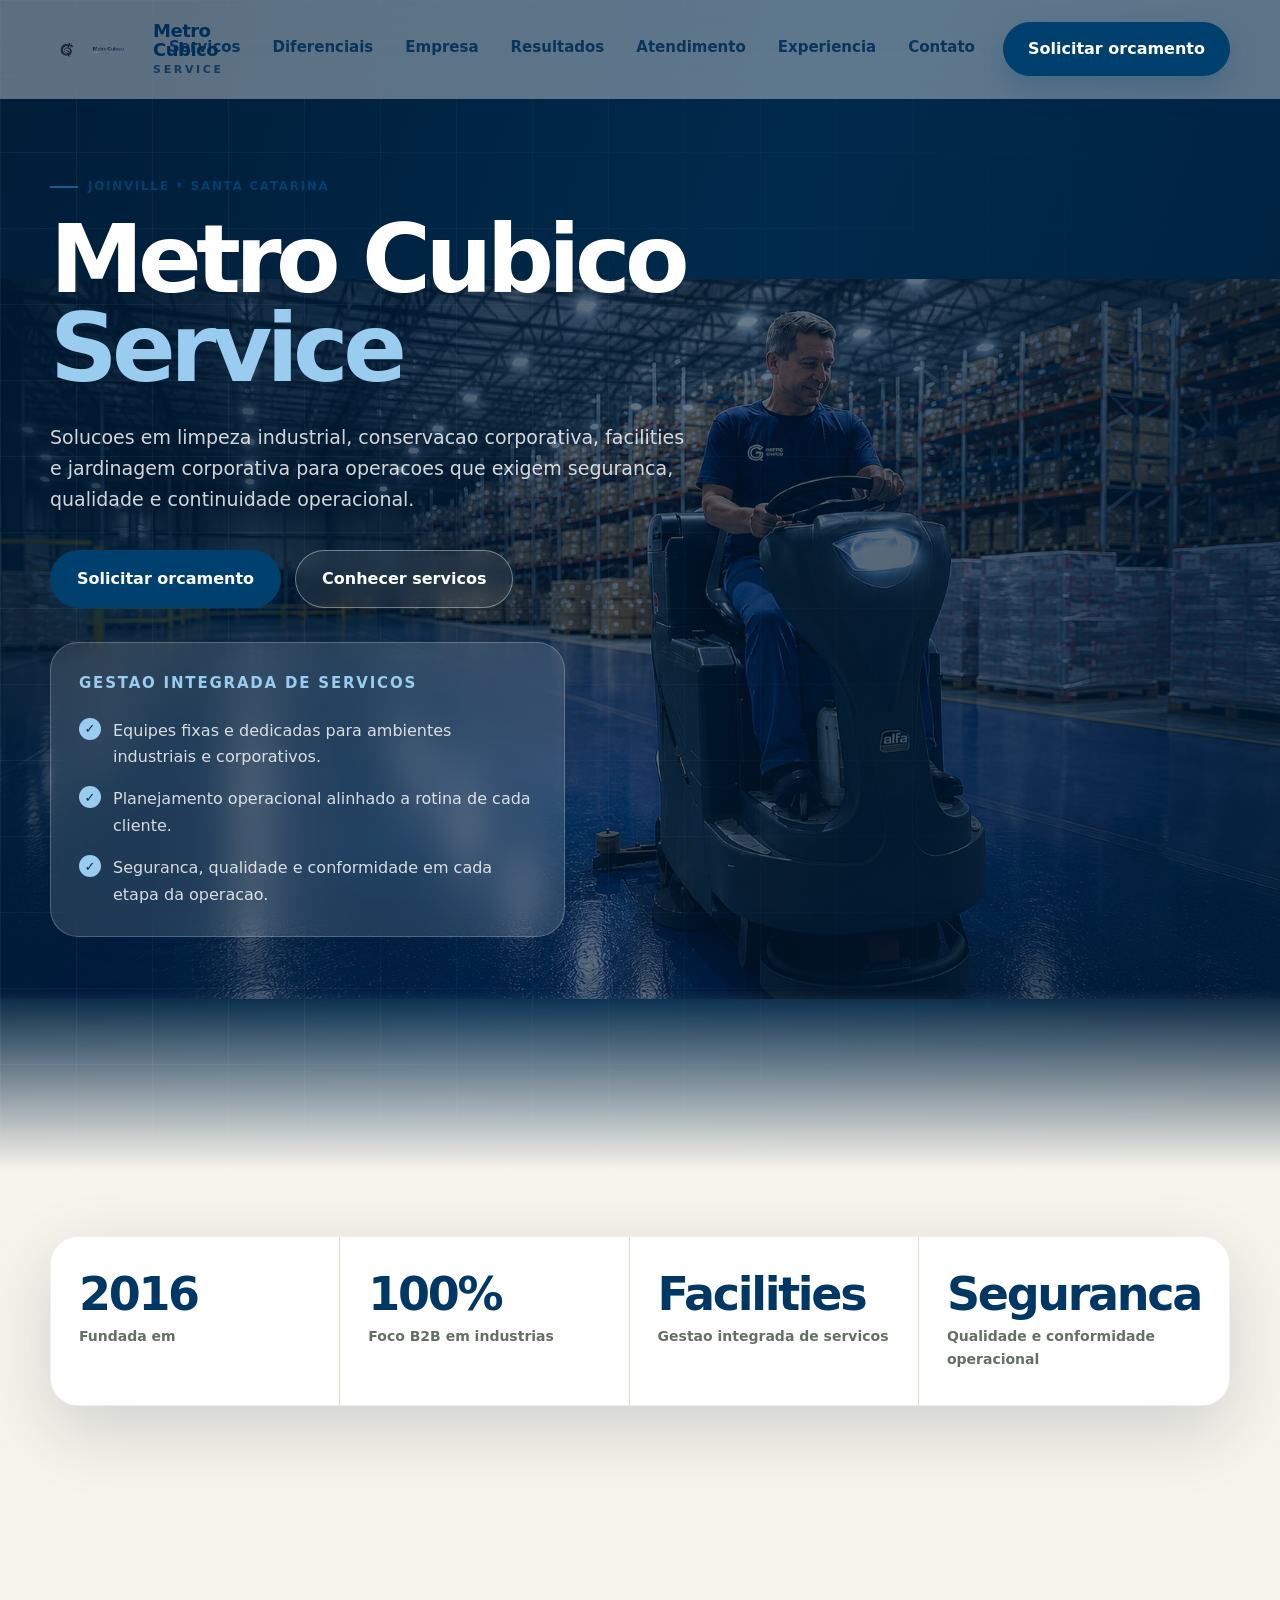
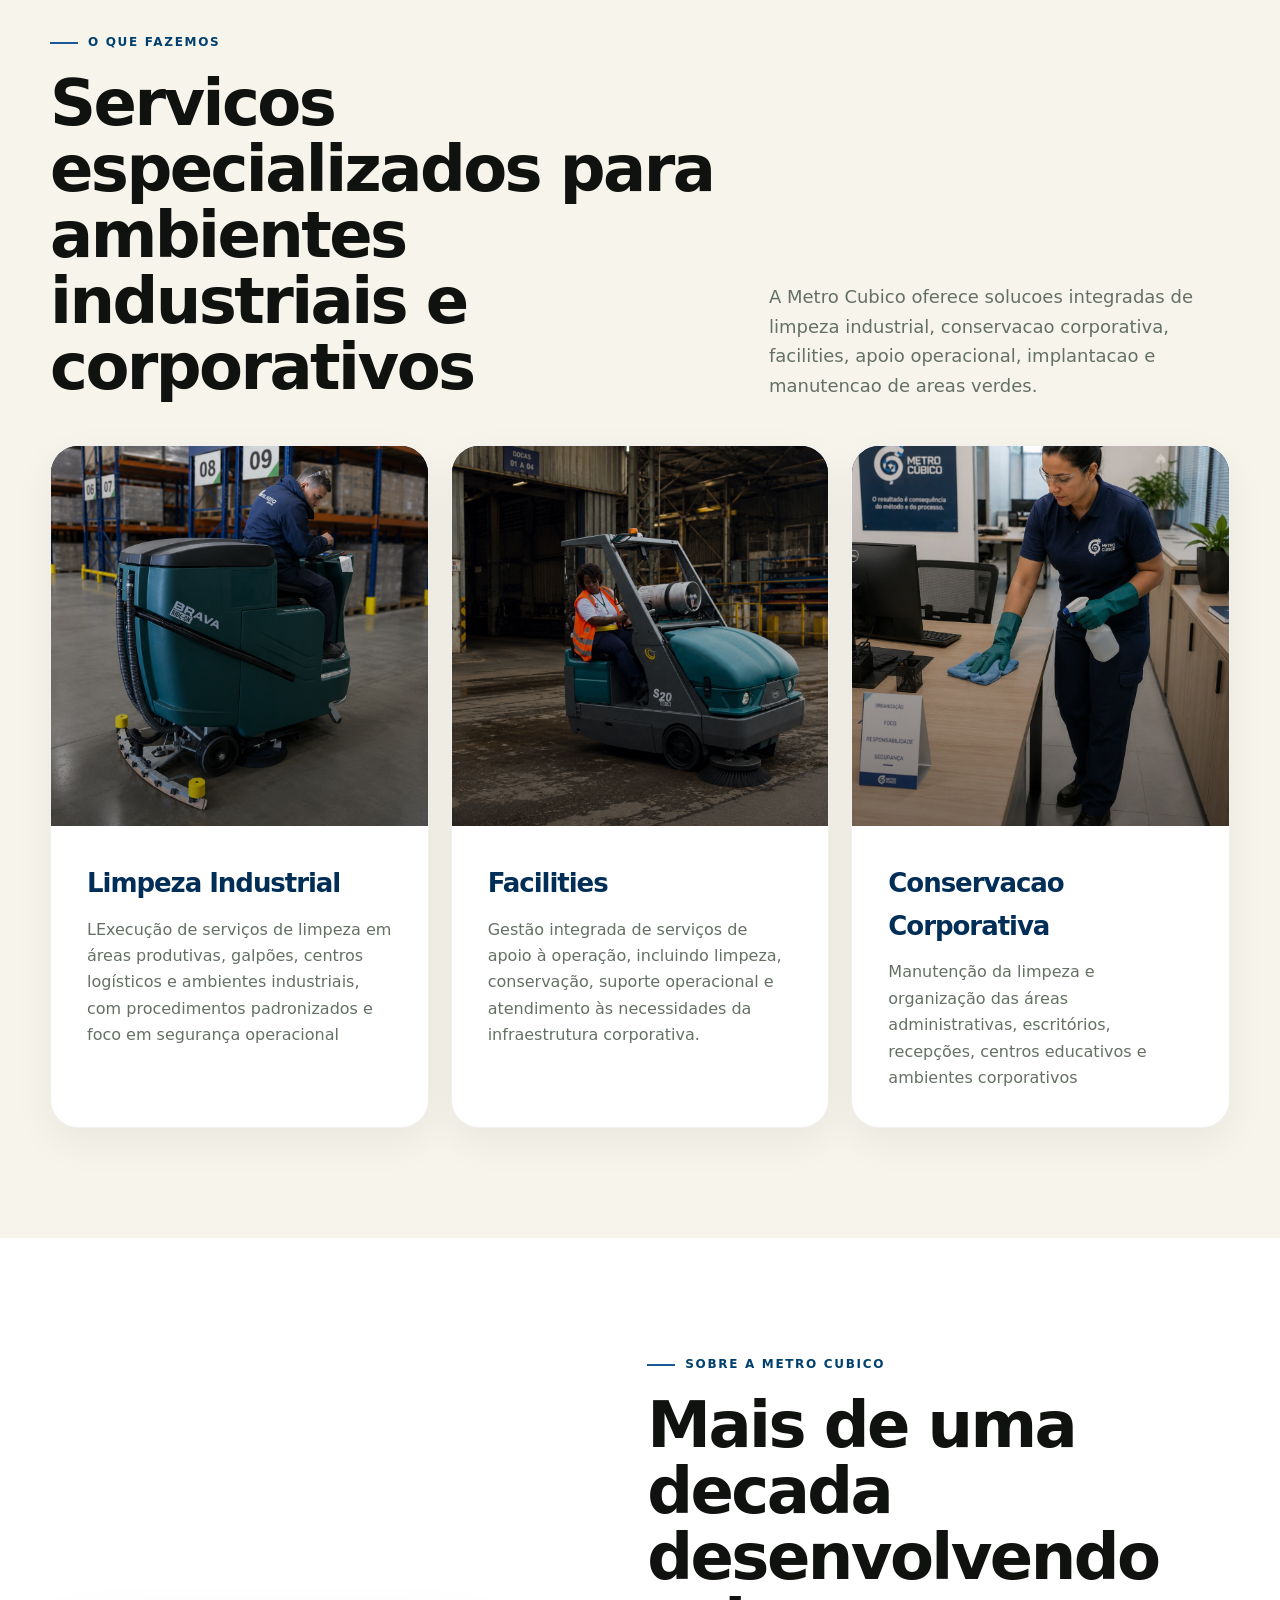
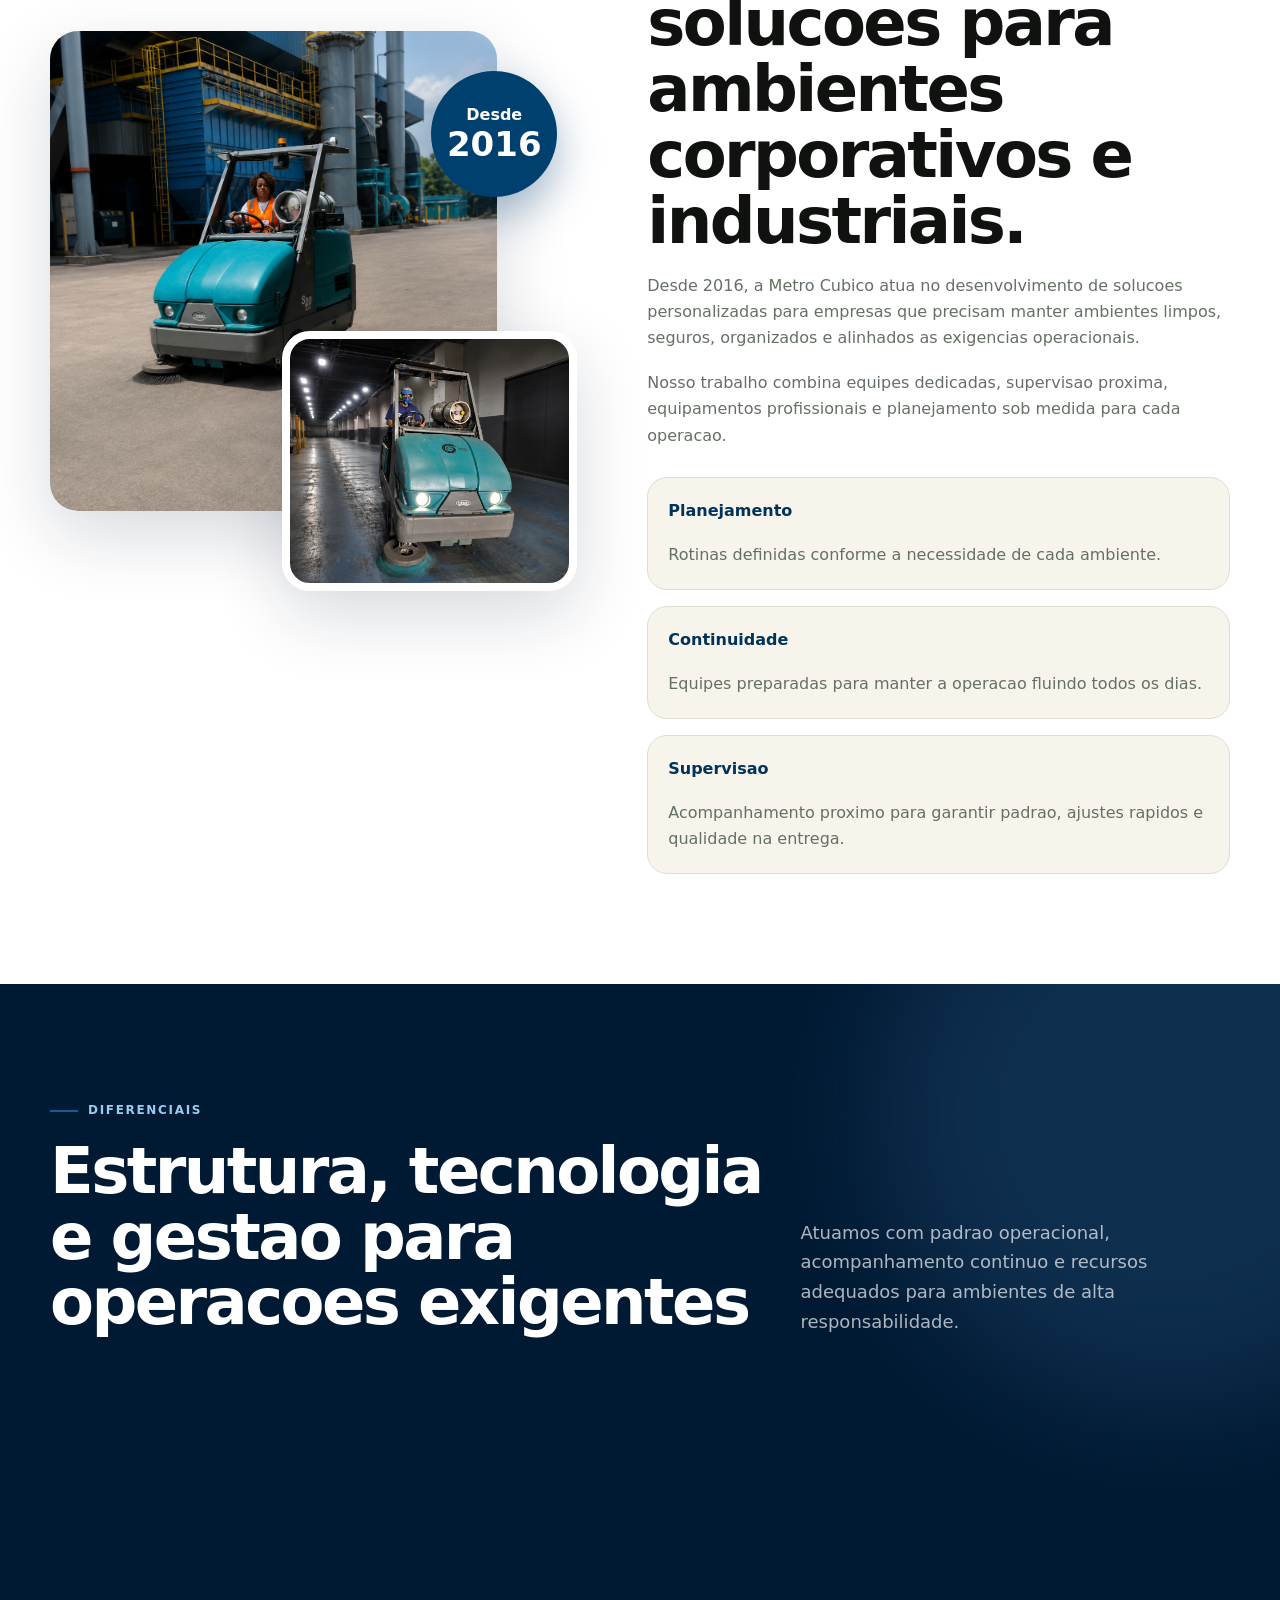
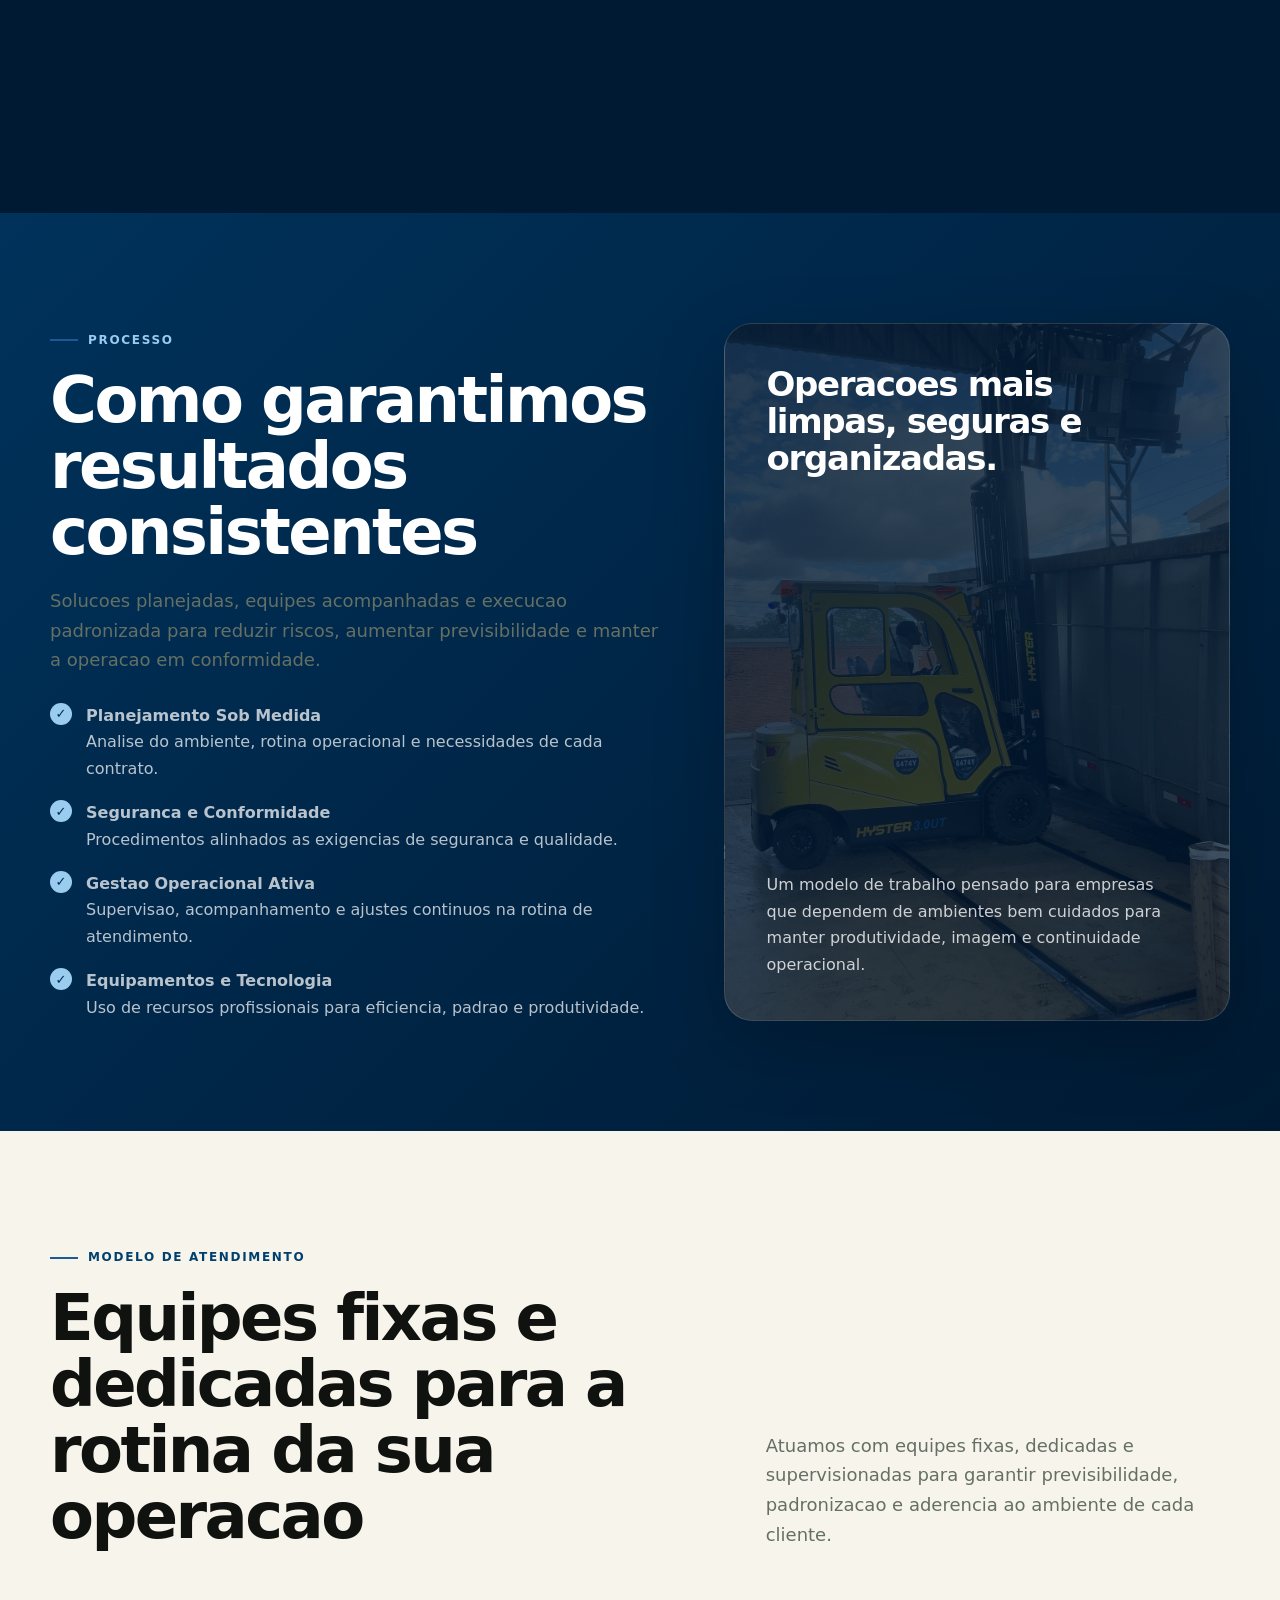
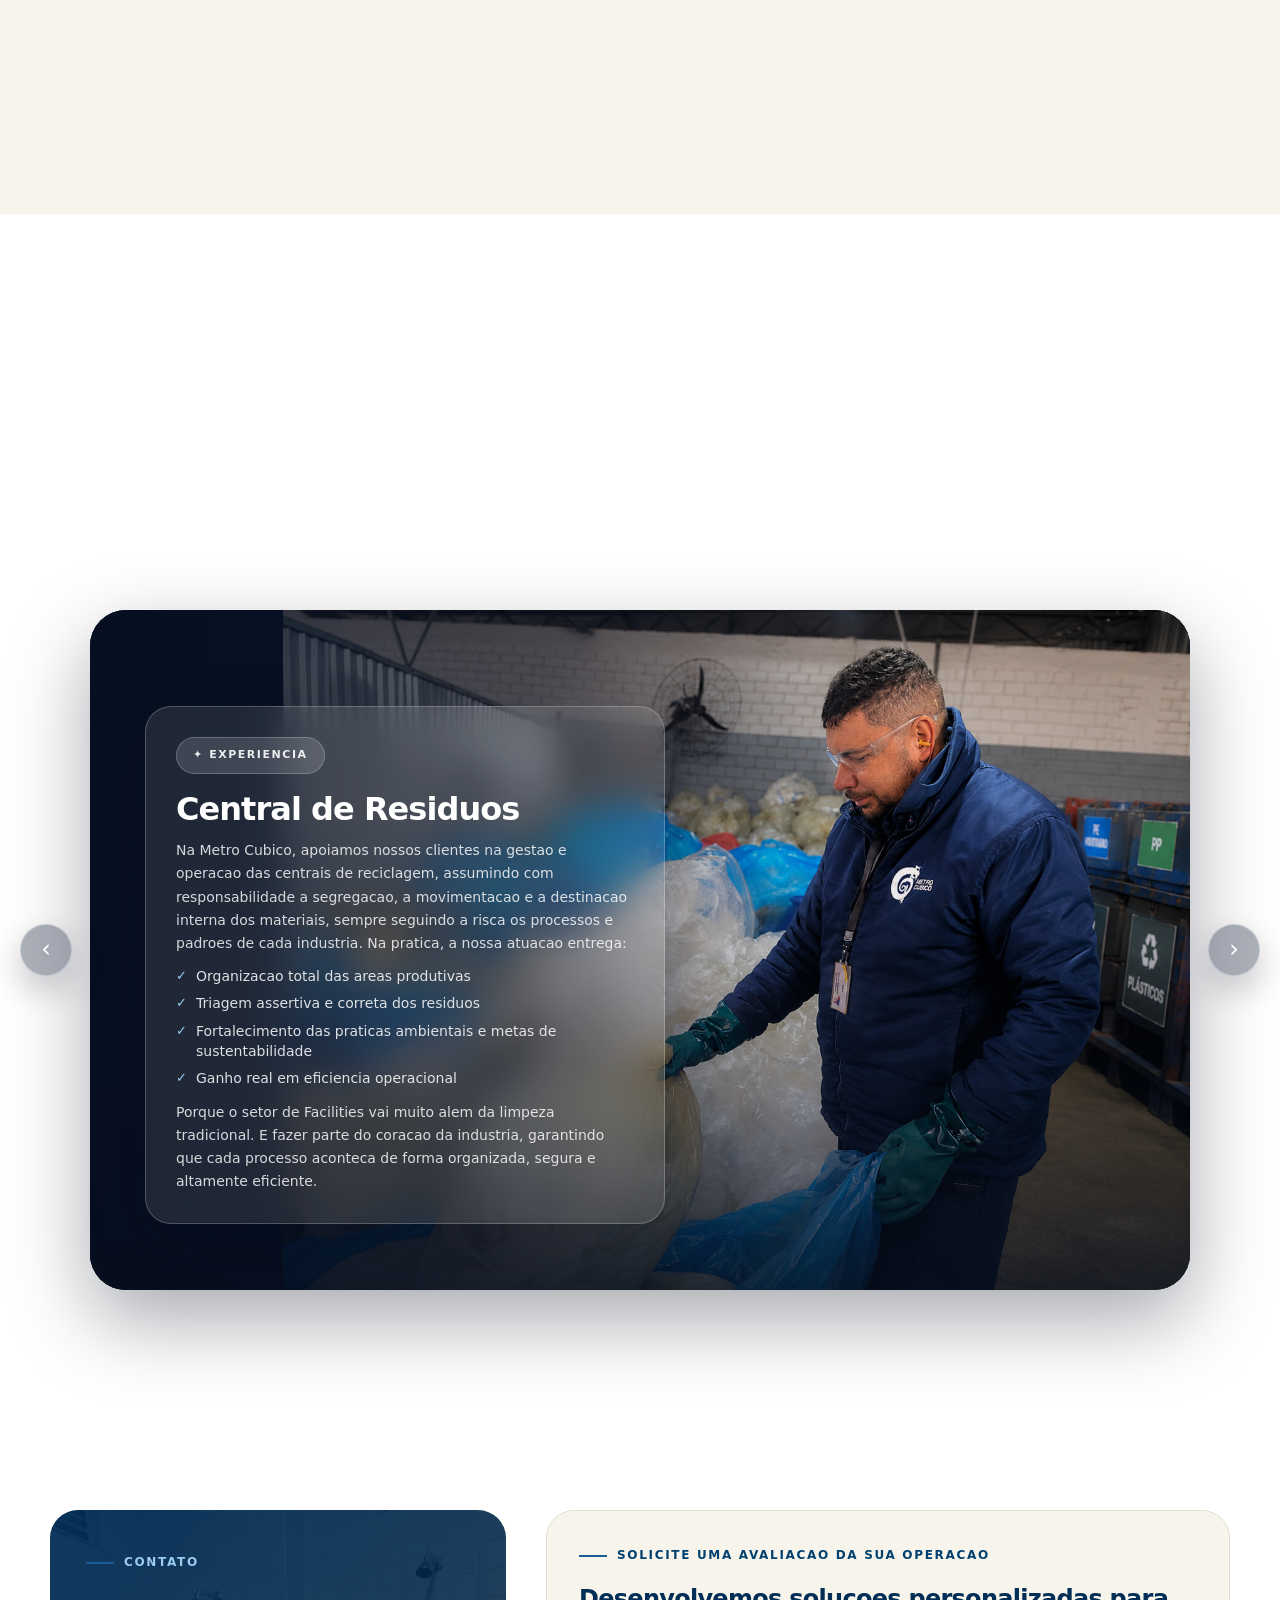
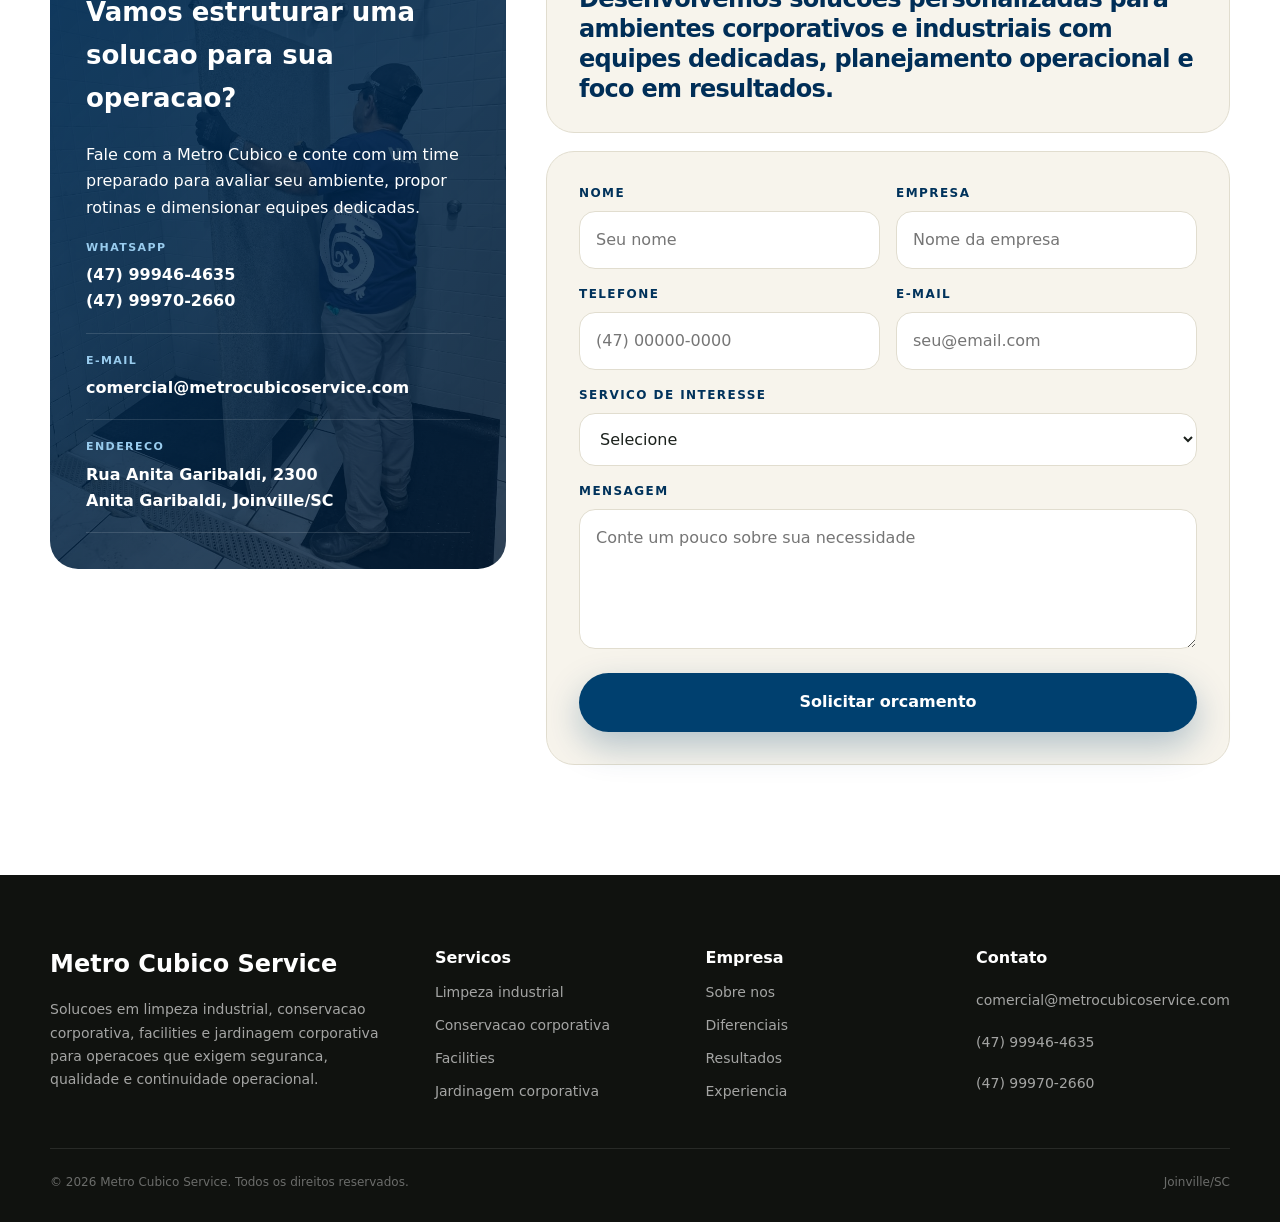
==== index.html @ f89ac316 "tbt" ====
<!DOCTYPE html>
<html lang="pt-BR">
<head>
    <meta charset="UTF-8">
    <meta name="viewport" content="width=device-width, initial-scale=1.0">
    <title>Metro Cubico Service | Facilities e Limpeza Industrial</title>
    <meta name="description" content="Solucoes em limpeza industrial, conservacao corporativa, facilities e jardinagem corporativa para ambientes industriais e corporativos.">
    <link rel="stylesheet" href="style.css">
</head>
<body>
    <header id="header">
        <div class="container nav">
            <a class="brand" href="#top" aria-label="Metro Cubico Service">
                <img class="brand-logo" src="logo nova.png" alt="Metro Cubico Service">
                <span class="brand-text">
                    <strong>Metro Cubico</strong>
                    <small>Service</small>
                </span>
            </a>
            <nav class="nav-links" aria-label="Navegacao principal">
                <a href="#servicos">Servicos</a>
                <a href="#diferenciais">Diferenciais</a>
                <a href="#sobre">Empresa</a>
                <a href="#resultados">Resultados</a>
                <a href="#atendimento">Atendimento</a>
                <a href="#experiencia">Experiencia</a>
                <a href="#contato">Contato</a>
            </nav>
            <div class="nav-actions">
                <a class="btn btn-outline" href="#contato">Solicitar orcamento</a>
            </div>
            <button class="menu-btn" type="button" onclick="openMenu()" aria-label="Abrir menu">☰</button>
        </div>
    </header>

    <div class="mobile-menu" id="mobileMenu" aria-label="Menu mobile">
        <button class="close-menu" type="button" onclick="closeMenu()" aria-label="Fechar menu">×</button>
        <nav>
            <a href="#servicos" onclick="closeMenu()">Servicos</a>
            <a href="#diferenciais" onclick="closeMenu()">Diferenciais</a>
            <a href="#sobre" onclick="closeMenu()">Empresa</a>
            <a href="#resultados" onclick="closeMenu()">Resultados</a>
            <a href="#atendimento" onclick="closeMenu()">Atendimento</a>
            <a href="#experiencia" onclick="closeMenu()">Experiencia</a>
            <a href="#contato" onclick="closeMenu()">Contato</a>
        </nav>
    </div>

    <main id="top">
        <section class="hero" style="background-image: linear-gradient(110deg,rgba(0,26,51,.94),rgba(0,26,51,.58),rgba(0,26,51,.86)), url('Foto Hero.png');">
            <div class="hero-grid"></div>
            <div class="container hero-content">
                <div>
                    <span class="eyebrow">Joinville • Santa Catarina</span>
                    <h1>Metro Cubico <span>Service</span></h1>
                    <p>Solucoes em limpeza industrial, conservacao corporativa, facilities e jardinagem corporativa para operacoes que exigem seguranca, qualidade e continuidade operacional.</p>
                    <div class="hero-actions">
                        <a class="btn btn-primary" href="#contato">Solicitar orcamento</a>
                        <a class="btn btn-outline" href="#servicos">Conhecer servicos</a>
                    </div>
                </div>
                <aside class="hero-panel">
                    <h3>Gestao integrada de servicos</h3>
                    <ul class="hero-list">
                        <li><span class="check">✓</span><span>Equipes fixas e dedicadas para ambientes industriais e corporativos.</span></li>
                        <li><span class="check">✓</span><span>Planejamento operacional alinhado a rotina de cada cliente.</span></li>
                        <li><span class="check">✓</span><span>Seguranca, qualidade e conformidade em cada etapa da operacao.</span></li>
                    </ul>
                </aside>
            </div>
        </section>

        <section class="stats" aria-label="Numeros da Metro Cubico">
            <div class="container">
                <div class="stats-card">
                    <div class="stat">
                        <strong>2016</strong>
                        <span>Fundada em</span>
                    </div>
                    <div class="stat">
                        <strong>100%</strong>
                        <span>Foco B2B em industrias</span>
                    </div>
                    <div class="stat">
                        <strong>Facilities</strong>
                        <span>Gestao integrada de servicos</span>
                    </div>
                    <div class="stat">
                        <strong>Seguranca</strong>
                        <span>Qualidade e conformidade operacional</span>
                    </div>
                </div>
            </div>
        </section>

        <section class="solutions" id="servicos">
            <div class="container">
                <div class="section-head reveal">
                    <div>
                        <span class="eyebrow">O que fazemos</span>
                        <h2 class="title">Servicos especializados para ambientes industriais e corporativos</h2>
                    </div>
                    <p class="subtitle">A Metro Cubico oferece solucoes integradas de limpeza industrial, conservacao corporativa, facilities, apoio operacional, implantacao e manutencao de areas verdes.</p>
                </div>
                <div class="cards">
                    <article class="service reveal">
                        <div class="service-img" style="background-image:url('foto0.png')"></div>
                        <div class="service-body">
                            <h3>Limpeza Industrial</h3>
                            <p>LExecução de serviços de limpeza em áreas produtivas, galpões, centros logísticos e ambientes industriais, com procedimentos padronizados e foco em segurança operacional</p>
                        </div>
                    </article>
                    <article class="service reveal">
                        <div class="service-img" style="background-image:url('foto1.png')"></div>
                        <div class="service-body">
                            <h3>Facilities</h3>
                            <p>Gestão integrada de serviços de apoio à operação, incluindo limpeza, conservação, suporte operacional e atendimento às necessidades da infraestrutura corporativa.</p>
                        </div>
                    </article>
                    <article class="service reveal">
                        <div class="service-img service-img-contain" style="background-image:url('foto4.jpeg')"></div>
                        <div class="service-body">
                            <h3>Conservacao Corporativa</h3>
                            <p>Manutenção da limpeza e organização das áreas administrativas, escritórios, recepções, centros educativos e ambientes corporativos</p>
                 
                    </article>
                </div>
            </div>
        </section>

        <section class="about" id="sobre">
            <div class="container about-grid">
                <div class="photo-stack reveal">
                    <div class="photo-main" style="background-image:url('foto6.png')"></div>
                    <div class="photo-small" style="background-image:url('foto7.png')"></div>
                    <div class="badge">Desde<span>2016</span></div>
                </div>
                <div class="about-text reveal">
                    <span class="eyebrow">Sobre a Metro Cubico</span>
                    <h2 class="title">Mais de uma decada desenvolvendo solucoes para ambientes corporativos e industriais.</h2>
                    <p>Desde 2016, a Metro Cubico atua no desenvolvimento de solucoes personalizadas para empresas que precisam manter ambientes limpos, seguros, organizados e alinhados as exigencias operacionais.</p>
                    <p>Nosso trabalho combina equipes dedicadas, supervisao proxima, equipamentos profissionais e planejamento sob medida para cada operacao.</p>
                    <div class="values">
                        <div class="value">
                            <h4>Planejamento</h4>
                            <p>Rotinas definidas conforme a necessidade de cada ambiente.</p>
                        </div>
                        <div class="value">
                            <h4>Continuidade</h4>
                            <p>Equipes preparadas para manter a operacao fluindo todos os dias.</p>
                        </div>
                        <div class="value">
                            <h4>Supervisao</h4>
                            <p>Acompanhamento proximo para garantir padrao, ajustes rapidos e qualidade na entrega.</p>
                        </div>
                    </div>
                </div>
            </div>
        </section>

        <section class="dark" id="diferenciais">
            <div class="container">
                <div class="section-head reveal">
                    <div>
                        <span class="eyebrow">Diferenciais</span>
                        <h2 class="title">Estrutura, tecnologia e gestao para operacoes exigentes</h2>
                    </div>
                    <p class="subtitle">Atuamos com padrao operacional, acompanhamento continuo e recursos adequados para ambientes de alta responsabilidade.</p>
                </div>
                <div class="diff-grid">
                    <article class="diff reveal">
                        <strong>01</strong>
                        <h3>Automacao de Rocada</h3>
                        <p>Robos autonomos para ganho de eficiencia, padronizacao e seguranca na manutencao de areas verdes.</p>
                    </article>
                    <article class="diff reveal">
                        <strong>02</strong>
                        <h3>Equipe Treinada</h3>
                        <p>Gestao operacional com profissionais capacitados para rotinas industriais e corporativas.</p>
                    </article>
                    <article class="diff reveal">
                        <strong>03</strong>
                        <h3>Equipamentos Profissionais</h3>
                        <p>Maquinas, ferramentas e insumos adequados para cada ambiente e nivel de exigencia.</p>
                    </article>
                    <article class="diff reveal">
                        <strong>04</strong>
                        <h3>Gestao Personalizada da Operacao</h3>
                        <p>Planos de atendimento ajustados a realidade de cada cliente, com supervisao e indicadores claros.</p>
                    </article>
                </div>
            </div>
        </section>

        <section class="quality" id="resultados">
            <div class="container quality-grid">
                <div class="reveal">
                    <span class="eyebrow">Processo</span>
                    <h2 class="title">Como garantimos resultados consistentes</h2>
                    <p class="subtitle">Solucoes planejadas, equipes acompanhadas e execucao padronizada para reduzir riscos, aumentar previsibilidade e manter a operacao em conformidade.</p>
                    <div class="quality-list">
                        <div class="quality-item">
                            <span class="check">✓</span>
                            <p><strong>Planejamento Sob Medida</strong><br>Analise do ambiente, rotina operacional e necessidades de cada contrato.</p>
                        </div>
                        <div class="quality-item">
                            <span class="check">✓</span>
                            <p><strong>Seguranca e Conformidade</strong><br>Procedimentos alinhados as exigencias de seguranca e qualidade.</p>
                        </div>
                        <div class="quality-item">
                            <span class="check">✓</span>
                            <p><strong>Gestao Operacional Ativa</strong><br>Supervisao, acompanhamento e ajustes continuos na rotina de atendimento.</p>
                        </div>
                        <div class="quality-item">
                            <span class="check">✓</span>
                            <p><strong>Equipamentos e Tecnologia</strong><br>Uso de recursos profissionais para eficiencia, padrao e produtividade.</p>
                        </div>
                    </div>
                </div>
                <aside class="quality-card reveal" style="background-image:linear-gradient(135deg,rgba(0,26,51,.82),rgba(0,26,51,.68)),url('foto14.jpg');background-size:cover;background-position:center;">
                    <h3>Operacoes mais limpas, seguras e organizadas.</h3>
                    <p>Um modelo de trabalho pensado para empresas que dependem de ambientes bem cuidados para manter produtividade, imagem e continuidade operacional.</p>
                </aside>
            </div>
        </section>

        <section class="segments" id="atendimento">
            <div class="container">
                <div class="section-head reveal">
                    <div>
                        <span class="eyebrow">Modelo de Atendimento</span>
                        <h2 class="title">Equipes fixas e dedicadas para a rotina da sua operacao</h2>
                    </div>
                    <p class="subtitle">Atuamos com equipes fixas, dedicadas e supervisionadas para garantir previsibilidade, padronizacao e aderencia ao ambiente de cada cliente.</p>
                </div>
                <div class="segment-grid">
                    <div class="segment reveal">Equipe Fixa</div>
                    <div class="segment reveal">Supervisao Continua</div>
                    <div class="segment reveal">Planejamento Personalizado</div>
                    <div class="segment reveal">Padronizacao</div>
                    <div class="segment reveal">Seguranca</div>
                    <div class="segment reveal">Tecnologia</div>
                </div>
            </div>
        </section>

        <section class="portfolio" id="experiencia">
            <div class="container">
                <div class="section-head reveal">
                    <div>
                        <span class="eyebrow">Experiencia</span>
                        <h2 class="title">Experiencia em ambientes de alta exigencia</h2>
                    </div>
                    <p class="subtitle">Conhecimento pratico para atuar em espacos industriais e corporativos que demandam cuidado tecnico, seguranca e continuidade.</p>
                </div>

                <div class="hero-carousel reveal">
                    <button class="hero-arrow hero-arrow-prev" type="button" onclick="expCarouselMove(-1)" aria-label="Bloco anterior">‹</button>

                    <div class="hero-frame">
                        <div class="hero-track" id="expCarouselTrack">
                            <div class="hero-slide">
                                <div class="hero-glass hero-glass-lg">
                                    <span class="hero-badge">✦ Experiencia</span>
                                    <h3>Central de Residuos</h3>
                                    <p>Na Metro Cubico, apoiamos nossos clientes na gestao e operacao das centrais de reciclagem, assumindo com responsabilidade a segregacao, a movimentacao e a destinacao interna dos materiais, sempre seguindo a risca os processos e padroes de cada industria. Na pratica, a nossa atuacao entrega:</p>
                                    <ul class="hero-list-mini">
                                        <li>Organizacao total das areas produtivas</li>
                                        <li>Triagem assertiva e correta dos residuos</li>
                                        <li>Fortalecimento das praticas ambientais e metas de sustentabilidade</li>
                                        <li>Ganho real em eficiencia operacional</li>
                                    </ul>
                                    <p>Porque o setor de Facilities vai muito alem da limpeza tradicional. E fazer parte do coracao da industria, garantindo que cada processo aconteca de forma organizada, segura e altamente eficiente.</p>
                                </div>
                            </div>
                            <div class="hero-slide">
                                <div class="hero-glass hero-glass-lg">
                                    <span class="hero-badge">✦ Experiencia</span>
                                    <h3>Central de Cavacos</h3>
                                    <p>Na Metro Cúbico, nós assumimos essa carga para que o seu time mantenha o foco no que realmente importa: produzir com eficiência. Nossa equipe atua diretamente no apoio à operação industrial, realizando atividades essenciais como:</p>
                                    <ul class="hero-list-mini">
                                        <li>Movimentação de cavacos</li>
                                        <li>Apoio logístico interno</li>
                                        <li>Organização e zelo das áreas produtivas</li>
                                        <li>Suporte ágil às rotinas operacionais</li>
                                    </ul>
                                    <p>É um trabalho de bastidores que muitas vezes passa despercebido, mas que faz toda a diferença na continuidade e na produtividade da operação. Para nós, facilities também é apoiar e impulsionar a operação industrial. É assim que a Metro Cúbico entende e vive o seu papel dentro da indústria. Enquanto sua equipe produz, a nossa garante que a operação de apoio continue funcionando.</p>
                                </div>
                            </div>
                            <div class="hero-slide">
                                <div class="hero-glass hero-glass-lg">
                                    <span class="hero-badge">✦ Experiencia</span>
                                    <h3>Fundicoes</h3>
                                    <p>Rotinas de limpeza e conservacao para ambientes produtivos de alta demanda.</p>
                                </div>
                            </div>
                            <div class="hero-slide">
                                <div class="hero-glass hero-glass-lg">
                                    <span class="hero-badge">✦ Experiencia</span>
                                    <h3>Usinagem</h3>
                                    <p>Atendimento especializado para areas tecnicas, produtivas e de apoio.</p>
                                </div>
                            </div>
                            <div class="hero-slide">
                                <div class="hero-glass">
                                    <span class="hero-badge">✦ Experiencia</span>
                                    <h3>Areas Externas e Jardins Corporativos</h3>
                                    <p>Manutencao de areas verdes, jardins, acessos externos e ambientes de circulacao.</p>
                                </div>
                            </div>
                        </div>
                    </div>

                    <button class="hero-arrow hero-arrow-next" type="button" onclick="expCarouselMove(1)" aria-label="Proximo bloco">›</button>
                </div>

                <div class="hero-dots" id="expCarouselDots"></div>
            </div>
        </section>

        <section class="contact" id="contato">
            <div class="container contact-grid">
                <div class="contact-info reveal" style="background-image:linear-gradient(135deg,rgba(0,46,87,.92),rgba(0,26,51,.78)),url('foto15.jpg');background-size:cover;background-position:center;">
                    <span class="eyebrow">Contato</span>
                    <h3>Vamos estruturar uma solucao para sua operacao?</h3>
                    <p>Fale com a Metro Cubico e conte com um time preparado para avaliar seu ambiente, propor rotinas e dimensionar equipes dedicadas.</p>
                    <div class="contact-line">
                        <span>WhatsApp</span>
                        <a href="https://wa.me/5547999464635" target="_blank" rel="noopener">(47) 99946-4635</a><br>
                        <a href="https://wa.me/5547999702660" target="_blank" rel="noopener">(47) 99970-2660</a>
                    </div>
                    <div class="contact-line">
                        <span>E-mail</span>
                        <a href="mailto:comercial@metrocubicoservice.com">comercial@metrocubicoservice.com</a>
                    </div>
                    <div class="contact-line">
                        <span>Endereco</span>
                        <p>Rua Anita Garibaldi, 2300<br>Anita Garibaldi, Joinville/SC</p>
                    </div>
                </div>

                <div class="form-wrap reveal">
                    <div class="form-intro">
                        <span class="eyebrow">Solicite uma avaliacao da sua operacao</span>
                        <h3>Desenvolvemos solucoes personalizadas para ambientes corporativos e industriais com equipes dedicadas, planejamento operacional e foco em resultados.</h3>
                    </div>
                    <form class="form" onsubmit="sendForm(event)">
                        <div class="form-row">
                            <div class="field">
                                <label for="nome">Nome</label>
                                <input type="text" id="nome" name="nome" placeholder="Seu nome" required>
                            </div>
                            <div class="field">
                                <label for="empresa">Empresa</label>
                                <input type="text" id="empresa" name="empresa" placeholder="Nome da empresa" required>
                            </div>
                        </div>
                        <div class="form-row">
                            <div class="field">
                                <label for="telefone">Telefone</label>
                                <input type="tel" id="telefone" name="telefone" placeholder="(47) 00000-0000" required>
                            </div>
                            <div class="field">
                                <label for="email">E-mail</label>
                                <input type="email" id="email" name="email" placeholder="seu@email.com">
                            </div>
                        </div>
                        <div class="field">
                            <label for="servico">Servico de interesse</label>
                            <select id="servico" name="servico" required>
                                <option value="">Selecione</option>
                                <option>Limpeza industrial</option>
                                <option>Conservacao corporativa</option>
                                <option>Facilities</option>
                                <option>Jardinagem corporativa</option>
                                <option>Automacao de rocada</option>
                                <option>Outro</option>
                            </select>
                        </div>
                        <div class="field">
                            <label for="mensagem">Mensagem</label>
                            <textarea id="mensagem" name="mensagem" placeholder="Conte um pouco sobre sua necessidade"></textarea>
                        </div>
                        <button class="btn btn-primary" type="submit">Solicitar orcamento</button>
                    </form>
                </div>
            </div>
        </section>
    </main>

    <footer>
        <div class="container footer-grid">
            <div>
                <h3>Metro Cubico Service</h3>
                <p>Solucoes em limpeza industrial, conservacao corporativa, facilities e jardinagem corporativa para operacoes que exigem seguranca, qualidade e continuidade operacional.</p>
            </div>
            <div class="footer-col">
                <h4>Servicos</h4>
                <a href="#servicos">Limpeza industrial</a>
                <a href="#servicos">Conservacao corporativa</a>
                <a href="#servicos">Facilities</a>
                <a href="#servicos">Jardinagem corporativa</a>
            </div>
            <div class="footer-col">
                <h4>Empresa</h4>
                <a href="#sobre">Sobre nos</a>
                <a href="#diferenciais">Diferenciais</a>
                <a href="#resultados">Resultados</a>
                <a href="#experiencia">Experiencia</a>
            </div>
            <div class="footer-col">
                <h4>Contato</h4>
                <a href="mailto:comercial@metrocubicoservice.com">comercial@metrocubicoservice.com</a>
                <a href="https://wa.me/5547999464635" target="_blank" rel="noopener">(47) 99946-4635</a>
                <a href="https://wa.me/5547999702660" target="_blank" rel="noopener">(47) 99970-2660</a>
            </div>
        </div>
        <div class="container footer-bottom">
            <span>© 2026 Metro Cubico Service. Todos os direitos reservados.</span>
            <span>Joinville/SC</span>
        </div>
    </footer>

    <script src="java.js"></script>
</body>
</html>
---- style.css ----
﻿:root{
      --blue-950:#001a33;
      --blue-900:#002E57;
      --blue-800:#00325B;
      --blue-700:#003764;
      --blue-600:#00406F;
      --blue-500:#1a5a99;
      --blue-400:#4d8bc9;
      --blue-100:#e6f2ff;
      --cream:#f7f4ec;
      --cream-2:#dbd7ce;
      --white:#ffffff;
      --black:#10120f;
      --text:#1b211c;
      --muted:#657064;
      --line:#e1ddcf;
      --shadow:0 24px 70px rgba(0,26,51,.16);
      --radius:28px;
      --font-body:system-ui,-apple-system,BlinkMacSystemFont,'Segoe UI',sans-serif;
      --font-title:system-ui,-apple-system,BlinkMacSystemFont,'Segoe UI',sans-serif;
    }

    *{box-sizing:border-box;margin:0;padding:0}
    html{scroll-behavior:smooth}
    body{font-family:var(--font-body);color:var(--text);background:var(--cream);line-height:1.65;overflow-x:hidden}
    img{max-width:100%;display:block}
    a{text-decoration:none;color:inherit}
    button,input,textarea,select{font:inherit}

    .container{width:min(1180px,calc(100% - 40px));margin-inline:auto}
    .eyebrow{display:inline-flex;align-items:center;gap:10px;font-size:12px;text-transform:uppercase;letter-spacing:.14em;font-weight:800;color:var(--blue-600);margin-bottom:18px}
    .eyebrow:before{content:'';width:28px;height:2px;background:var(--blue-500);display:inline-block}
    .title{font-family:var(--font-title);font-size:clamp(36px,5vw,64px);line-height:1.03;letter-spacing:-.04em;color:var(--black)}
    .title span{color:var(--blue-600)}
    .subtitle{font-size:18px;color:var(--muted);max-width:680px;margin-top:20px}
    .btn{display:inline-flex;align-items:center;justify-content:center;gap:10px;border-radius:999px;padding:15px 26px;font-weight:800;transition:.25s ease;border:1px solid transparent;cursor:pointer}
    .btn-primary{background:var(--blue-600);color:white;box-shadow:0 14px 35px rgba(0,64,111,.28)}
    .btn-primary:hover{background:var(--blue-700);transform:translateY(-2px)}
    .btn-light{background:rgba(255,255,255,.9);color:var(--blue-900)}
    .btn-light:hover{background:white;transform:translateY(-2px)}
    .btn-outline{border-color:rgba(255,255,255,.38);color:white;background:rgba(255,255,255,.08);backdrop-filter:blur(10px)}
    .btn-outline:hover{background:rgba(255,255,255,.18)}

    header{position:fixed;top:0;left:0;right:0;z-index:1000;padding:22px 0;background:rgba(255, 255, 255, 0.363);backdrop-filter:blur(24px);-webkit-backdrop-filter:blur(24px);transition:all .4s cubic-bezier(0.16, 1, 0.3, 1)}
    header.scrolled{padding:12px 0;background:rgba(255,255,255,.62);box-shadow:0 10px 40px rgba(0,0,0,.06);border-bottom:1px solid rgba(0,0,0,.03)}
    .nav{display:flex;align-items:center;justify-content:space-between;gap:28px}
    .brand{display:flex;align-items:center;gap:12px;font-weight:900;color:var(--blue-900);transition:transform .3s ease}
    .brand:hover{transform:scale(1.02)}
    .brand-mark{width:46px;height:46px;border-radius:14px;background:linear-gradient(135deg,var(--blue-500),var(--blue-800));display:grid;place-items:center;color:white;box-shadow:0 12px 24px rgba(0,0,0,.18)}
    .brand-logo{height:46px;width:auto;border-radius:8px;object-fit:contain}
    .brand-text{line-height:1.05}
    .brand-text strong{display:block;font-size:18px;letter-spacing:-.03em}
    .brand-text small{font-size:11px;text-transform:uppercase;letter-spacing:.24em;opacity:.8;font-weight:600}
    .nav-links{display:flex;align-items:center;gap:32px;color:var(--blue-900);font-size:15px;font-weight:600}
    .nav-links a{position:relative;opacity:.9;transition:.3s ease;padding-bottom:4px}
    .nav-links a::after{content:'';position:absolute;left:0;bottom:0;width:0;height:2px;background:var(--blue-400);transition:.3s ease;border-radius:2px}
    .nav-links a:hover{opacity:1;color:var(--blue-400)}
    .nav-links a:hover::after{width:100%}
    header.scrolled .nav-links a:hover{color:var(--blue-700)}
    header.scrolled .nav-links a::after{background:var(--blue-600)}
    .nav-actions{display:flex;align-items:center;gap:12px}
    .menu-btn{display:none;background:none;border:0;color:var(--blue-900);font-size:30px;cursor:pointer}
    header .btn-outline{color:white;border-color:var(--blue-600);background:var(--blue-600);backdrop-filter:none;box-shadow:0 12px 28px rgba(0,64,111,.24);padding:13px 24px;white-space:nowrap;min-width:max-content}
    header .btn-outline:hover{background:var(--blue-800);border-color:var(--blue-800);color:white;transform:translateY(-2px)}

    .hero{min-height:130vh;position:relative;display:grid;align-items:start;padding:170px 0 50px;color:white;background-color:var(--blue-600);background-image:linear-gradient(110deg,rgba(172,192,211,.42),rgba(0,26,51,.24),rgba(154,177,199,.38)),url('Foto Hero.png');background-size:cover,contain;background-position:center,center 62%;background-repeat:no-repeat;overflow:hidden}
    .hero:after{content:'';position:absolute;inset:auto 0 0;height:180px;background:linear-gradient(transparent,var(--cream));pointer-events:none}
    .hero-grid{position:absolute;inset:0;background-image:linear-gradient(rgba(255,255,255,.05) 1px,transparent 1px),linear-gradient(90deg,rgba(255,255,255,.05) 1px,transparent 1px);background-size:76px 76px;mask-image:linear-gradient(90deg,black,transparent)}
    .hero-content{position:relative;z-index:1;display:grid;grid-template-columns:1fr;gap:34px;align-items:start}
    .hero h1{font-family:var(--font-title);font-size:clamp(48px,8vw,94px);line-height:.95;letter-spacing:-.06em;max-width:820px}
    .hero h1 span{color:#99ccee}
    .hero p{font-size:19px;max-width:650px;color:rgba(255,255,255,.82);margin:28px 0 34px}
    .hero-actions{display:flex;gap:14px;flex-wrap:wrap}
    .hero-panel{width:min(100%,515px);background:rgba(255,255,255,.12);border:1px solid rgba(255,255,255,.22);border-radius:var(--radius);padding:28px;backdrop-filter:blur(18px);box-shadow:var(--shadow)}
    .hero-panel h3{font-size:15px;text-transform:uppercase;letter-spacing:.12em;color:#99ccee;margin-bottom:22px}
    .hero-list{display:grid;gap:16px}.hero-list li{list-style:none;display:flex;gap:12px;color:rgba(255,255,255,.82)}
    .check{width:22px;height:22px;border-radius:50%;background:#99ccee;color:var(--blue-900);display:grid;place-items:center;font-weight:900;flex:0 0 22px;font-size:13px}

    .stats{position:relative;z-index:2;margin-top:-44px}
    .stats-card{background:white;border-radius:var(--radius);box-shadow:var(--shadow);display:grid;grid-template-columns:repeat(4,1fr);overflow:hidden;border:1px solid rgba(0,0,0,.06)}
    .stat{padding:34px 28px;border-right:1px solid var(--line)}.stat:last-child{border-right:0}
    .stat strong{display:block;font-size:clamp(28px,4vw,46px);line-height:1;font-weight:900;color:var(--blue-700);letter-spacing:-.05em}
    .stat span{display:block;margin-top:8px;color:var(--muted);font-weight:700;font-size:14px}

    section{padding:110px 0}.section-head{display:flex;align-items:end;justify-content:space-between;gap:34px;margin-bottom:44px}.section-head .subtitle{margin-top:0}

    .solutions{background:var(--cream)}
    .cards{display:grid;grid-template-columns:repeat(3,1fr);gap:22px}
    .service{min-height:500px;background:white;border-radius:var(--radius);overflow:hidden;box-shadow:0 14px 40px rgba(0,0,0,.06);border:1px solid rgba(0,0,0,.06);transition:.3s ease}
    .service:hover{transform:translateY(-8px);box-shadow:var(--shadow)}
    .service-img{height:380px;background-size:100% auto;background-repeat:no-repeat;background-position:center;background-color:var(--blue-950);position:relative}
    .service-img-contain{height:380px;background-size:100% auto;background-repeat:no-repeat;background-position:center;background-color:var(--blue-950)}
    .service-img:after{content:'';position:absolute;inset:0;background:linear-gradient(transparent,rgba(0,0,0,.45))}
    .service-body{padding:36px}.service-body h3{font-size:26px;letter-spacing:-.04em;color:var(--blue-900);margin-bottom:12px}.service-body p{color:var(--muted);font-size:16px}.service-body a{display:inline-block;margin-top:18px;font-weight:900;color:var(--blue-600)}

    .hero-carousel{position:relative;display:flex;align-items:center;gap:18px}
    #experiencia .container{width:min(1620px,calc(100% - 40px))}
    .hero-frame{flex:1;width:100%;overflow:hidden;border-radius:36px;box-shadow:0 30px 80px rgba(0,10,25,.35);position:relative;background:linear-gradient(160deg,#0d1a33,#1a2f52 55%,#22335c)}
    .hero-track{display:flex;height:100%;transition:transform .5s cubic-bezier(.4,0,.2,1)}
    .hero-slide{flex:0 0 100%;height:680px;position:relative;display:flex;align-items:flex-end;background-size:cover;background-position:center;background-repeat:no-repeat;background-color:transparent}
    .hero-slide:before{content:'';position:absolute;inset:0;background:linear-gradient(100deg,rgba(6,14,30,.86) 0%,rgba(6,14,30,.5) 42%,rgba(6,14,30,.15) 62%,transparent 78%);z-index:1}
    .hero-slide.has-photo{background-color:#0d1a33}
    .hero-slide.has-photo:before{background:
      linear-gradient(0deg,rgba(6,14,30,.82) 0%,rgba(6,14,30,.35) 30%,transparent 55%),
      linear-gradient(100deg,rgba(6,14,30,.94) 0%,rgba(6,14,30,.62) 38%,rgba(6,14,30,.18) 60%,transparent 76%)}
    .hero-glass{position:relative;z-index:3;margin:0 0 6% 5%;max-width:420px;background:rgba(255,255,255,.1);border:1px solid rgba(255,255,255,.22);border-radius:26px;padding:30px 30px;backdrop-filter:blur(18px);-webkit-backdrop-filter:blur(18px);box-shadow:0 24px 60px rgba(0,10,25,.3)}
    .hero-badge{display:inline-flex;align-items:center;gap:8px;background:rgba(255,255,255,.14);border:1px solid rgba(255,255,255,.22);color:rgba(255,255,255,.9);font-size:11px;font-weight:800;text-transform:uppercase;letter-spacing:.14em;padding:8px 16px;border-radius:999px;margin-bottom:18px}
    .hero-glass h3{color:white;font-size:clamp(24px,2.6vw,32px);line-height:1.12;letter-spacing:-.03em;margin-bottom:12px}
    .hero-glass p{color:rgba(255,255,255,.82);font-size:15px;max-width:340px}
    .hero-glass-lg{max-width:520px;max-height:calc(100% - 60px);overflow-y:auto}
    .hero-glass-lg p{max-width:none;font-size:14px;margin-bottom:12px}
    .hero-glass-lg p:last-child{margin-bottom:0}
    .hero-list-mini{list-style:none;display:grid;gap:8px;margin:0 0 12px}
    .hero-list-mini li{position:relative;padding-left:20px;color:rgba(255,255,255,.85);font-size:14px;line-height:1.4}
    .hero-list-mini li:before{content:'✓';position:absolute;left:0;top:0;color:#99ccee;font-weight:900;font-size:13px}
    .hero-glass-lg::-webkit-scrollbar{width:6px}
    .hero-glass-lg::-webkit-scrollbar-thumb{background:rgba(255,255,255,.25);border-radius:6px}

    .hero-arrow{flex:0 0 auto;width:52px;height:52px;border-radius:50%;border:1px solid rgba(255,255,255,.3);background:rgba(20,32,58,.35);backdrop-filter:blur(14px);-webkit-backdrop-filter:blur(14px);color:white;font-size:24px;cursor:pointer;display:grid;place-items:center;box-shadow:0 14px 34px rgba(0,10,25,.22);transition:.25s ease;z-index:3}
    .hero-arrow:hover{background:rgba(0,64,111,.65);transform:scale(1.08)}

    .hero-dots{display:none}

    @media(max-width:980px){.hero-slide{height:480px}}
    @media(max-width:640px){.hero-carousel{gap:8px}.hero-arrow{width:40px;height:40px;font-size:18px}.hero-slide{height:auto;aspect-ratio:9/13;align-items:flex-end}.hero-glass{margin:0 5% 8%;max-width:88%;padding:24px}.hero-glass h3{font-size:22px}}

    .about{background:white}.about-grid{display:grid;grid-template-columns:.95fr 1.05fr;gap:70px;align-items:center}.photo-stack{position:relative;min-height:560px}.photo-main,.photo-small{position:absolute;border-radius:var(--radius);overflow:hidden;box-shadow:var(--shadow);background-size:cover;background-position:center}.photo-main{inset:0 80px 80px 0;background-image:url('foto6.png')}.photo-small{right:0;bottom:0;width:56%;height:260px;border:8px solid white;background-image:url('foto7.png')}.badge{position:absolute;top:40px;right:20px;background:var(--blue-600);color:white;border-radius:50%;width:126px;height:126px;display:grid;place-content:center;gap:4px;text-align:center;font-weight:900;line-height:1.05;box-shadow:0 18px 44px rgba(0,64,111,.36)}.badge span{display:block;width:100%;font-size:34px;line-height:1}.about-text p{color:var(--muted);margin-top:18px}.values{display:grid;gap:16px;margin-top:28px}.value{border:1px solid var(--line);border-radius:20px;padding:20px;background:var(--cream)}.value h4{color:var(--blue-800);margin-bottom:5px}

    .dark{background:var(--blue-950);color:white;position:relative;overflow:hidden}.dark .title{color:white}.dark .subtitle{color:rgba(255,255,255,.68)}.dark:before{content:'';position:absolute;width:580px;height:580px;border-radius:50%;background:rgba(77,139,201,.18);filter:blur(60px);right:-180px;top:-160px}.dark .container{position:relative;z-index:1}
    .diff-grid{display:grid;grid-template-columns:repeat(4,1fr);gap:18px}.diff{background:rgba(255,255,255,.07);border:1px solid rgba(255,255,255,.12);border-radius:24px;padding:28px;transition:.25s}.diff:hover{background:rgba(255,255,255,.12);transform:translateY(-4px)}.diff strong{font-size:34px;color:#99ccee}.diff h3{margin:16px 0 8px}.diff p{color:rgba(255,255,255,.65);font-size:14px}

    .quality{background:linear-gradient(135deg,var(--blue-800),var(--blue-950));color:white}.quality-grid{display:grid;grid-template-columns:1fr .82fr;gap:56px;align-items:stretch}.quality .title{color:white}.quality-card{background:rgba(255,255,255,.1);border:1px solid rgba(255,255,255,.14);border-radius:var(--radius);padding:42px;min-height:430px;display:flex;flex-direction:column;justify-content:space-between;box-shadow:0 24px 70px rgba(0,0,0,.22)}.quality-card h3{font-size:34px;line-height:1.08;letter-spacing:-.04em;margin-bottom:0;max-width:390px}.quality-card p{color:rgba(255,255,255,.78);max-width:430px;margin-top:auto}.quality-list{display:grid;gap:18px;margin-top:28px}.quality-item{display:flex;gap:14px}.quality-item p{color:rgba(255,255,255,.72)}.iso{background:#99ccee;color:var(--blue-950);padding:36px;border-radius:var(--radius);text-align:center}.iso strong{font-size:64px;line-height:1;font-weight:900}.iso span{display:block;text-transform:uppercase;letter-spacing:.16em;font-weight:900}.iso p{color:rgba(0,26,51,.75);margin-top:14px}

    .segments{background:var(--cream)}.segment-grid{display:grid;grid-template-columns:repeat(6,1fr);gap:14px}.segment{background:white;border:1px solid var(--line);border-radius:20px;padding:24px 16px;text-align:center;font-weight:800;color:var(--blue-900);min-height:110px;display:grid;place-items:center;box-shadow:0 10px 24px rgba(0,0,0,.04)}

    .portfolio{background:white}.portfolio-grid{display:grid;grid-template-columns:2fr 1fr 1fr;grid-auto-rows:270px;gap:18px}.work{border-radius:var(--radius);overflow:hidden;position:relative;background-size:cover;background-position:center;cursor:pointer}.work:first-child{grid-row:span 2}.work:after{content:'';position:absolute;inset:0;background:linear-gradient(transparent,rgba(0,0,0,.72))}.work div{position:absolute;z-index:1;left:24px;right:24px;bottom:24px;color:white}.work h3{font-size:22px;margin-bottom:4px}.work p{color:rgba(255,255,255,.75)}

    /* Estilos Exclusivos da Nova Página de Portfólio (Filtros e Grid Separado) */
    .portfolio-filters{display:flex;gap:12px;justify-content:center;margin-bottom:44px;flex-wrap:wrap}
    .filter-btn{background:var(--white);border:1px solid var(--line);padding:10px 22px;border-radius:99px;cursor:pointer;transition:.25s ease;font-weight:700;color:var(--blue-800);font-size:14px;box-shadow:0 4px 12px rgba(0,0,0,.02)}
    .filter-btn:hover,.filter-btn.active{background:var(--blue-600);color:white;border-color:var(--blue-600);transform:translateY(-2px);box-shadow:0 8px 24px rgba(0,64,111,.2)}
    .portfolio-page-grid{display:grid;grid-template-columns:repeat(3,1fr);grid-auto-rows:270px;gap:18px}
    .portfolio-item{transition:.4s ease;opacity:1;transform:scale(1)}
    .portfolio-item.hidden{display:none;opacity:0;transform:scale(0.95)}
    
    /* Estilos do Modal de Álbum do Portfólio */
    .album-badge{position:absolute;top:20px;right:20px;background:rgba(0,0,0,.6);color:white;padding:6px 12px;border-radius:99px;font-size:12px;font-weight:700;backdrop-filter:blur(4px);z-index:2}
    .album-modal{position:fixed;inset:0;background:rgba(0,26,51,.98);z-index:9999;display:flex;align-items:center;justify-content:center;opacity:0;pointer-events:none;transition:.3s ease;backdrop-filter:blur(8px)}
    .album-modal.open{opacity:1;pointer-events:auto}
    .album-dialog{width:100%;max-width:1000px;max-height:90vh;display:flex;flex-direction:column;position:relative;padding:20px}
    .album-close{position:absolute;top:-30px;right:20px;background:none;border:none;color:white;font-size:40px;cursor:pointer;line-height:1;z-index:10;transition:.2s}
    .album-close:hover{color:var(--blue-400);transform:scale(1.1)}
    .album-media{position:relative;flex:1;display:flex;align-items:center;justify-content:center;min-height:50vh;background:rgba(0,0,0,.3);border-radius:12px;overflow:hidden}
    .album-media img{max-height:75vh;max-width:100%;object-fit:contain;transition:opacity .2s ease}
    .album-nav{position:absolute;top:50%;transform:translateY(-50%);background:rgba(255,255,255,.1);border:none;color:white;font-size:30px;width:50px;height:50px;border-radius:50%;cursor:pointer;display:flex;align-items:center;justify-content:center;transition:.2s;backdrop-filter:blur(4px)}
    .album-nav:hover{background:var(--blue-600);transform:translateY(-50%) scale(1.1)}
    .album-prev{left:20px}.album-next{right:20px}
    .album-info{padding:20px 0 0;text-align:center;color:white}
    .album-info h3{font-size:24px;margin-bottom:4px}.album-info p{color:rgba(255,255,255,.7);font-size:14px}
    body.album-open{overflow:hidden}

    .testimonials{background:var(--cream)}.testimonial-grid{display:grid;grid-template-columns:repeat(3,1fr);gap:22px}.quote{background:white;border-radius:var(--radius);padding:30px;border:1px solid var(--line);box-shadow:0 14px 35px rgba(0,0,0,.05)}.quote p{color:var(--muted);font-style:italic}.quote strong{display:block;margin-top:22px;color:var(--blue-800)}.quote span{display:block;color:var(--muted);font-size:13px;margin-top:3px}

    .careers{background:linear-gradient(110deg,rgba(0,26,51,.9),rgba(0,26,51,.72)),url('foto15.jpg') center/cover no-repeat;color:white}.careers .title{color:white}.career-box{display:grid;grid-template-columns:1.15fr .85fr;gap:48px;align-items:center}.career-cta{margin-top:28px}.career-list{display:grid;gap:12px}.career-list li{list-style:none;background:rgba(255,255,255,.1);border:1px solid rgba(255,255,255,.16);border-radius:18px;padding:16px;color:rgba(255,255,255,.82)}

    .jobs-hero{padding:150px 0 70px;background:linear-gradient(110deg,rgba(0,26,51,.92),rgba(0,26,51,.66)),url('foto15.jpg') center/cover no-repeat;color:white}.jobs-hero .title{color:white}.jobs-hero .subtitle{color:rgba(255,255,255,.78)}.jobs-hero-grid{display:grid;grid-template-columns:1.1fr .9fr;gap:40px;align-items:end}.jobs-note{background:rgba(255,255,255,.12);border:1px solid rgba(255,255,255,.18);border-radius:var(--radius);padding:30px;backdrop-filter:blur(14px)}.jobs-note strong{display:block;color:#99ccee;margin-bottom:10px;text-transform:uppercase;letter-spacing:.12em;font-size:12px}.jobs-note p{color:rgba(255,255,255,.78)}.jobs-board{background:var(--cream)}.jobs-grid{display:grid;grid-template-columns:repeat(3,1fr);gap:22px}.jobs-empty{grid-column:1/-1;background:white;border:1px solid var(--line);border-radius:var(--radius);padding:34px;text-align:center;color:var(--muted);font-weight:700}.job-card{background:white;border:1px solid rgba(0,64,111,.12);border-radius:var(--radius);padding:30px;box-shadow:0 16px 40px rgba(0,26,51,.07);display:flex;flex-direction:column;gap:18px;position:relative;overflow:hidden;transition:.25s ease}.job-card:before{content:'';position:absolute;inset:0 0 auto;height:5px;background:linear-gradient(90deg,var(--blue-600),#99ccee)}.job-card:hover{transform:translateY(-6px);box-shadow:0 22px 50px rgba(0,26,51,.12)}.job-card-head{display:flex;justify-content:space-between;gap:12px;flex-wrap:wrap}.job-tag,.job-type{border-radius:999px;padding:8px 12px;font-size:12px;font-weight:900}.job-tag{background:var(--blue-600);color:white}.job-type{background:var(--cream);color:var(--blue-900);border:1px solid var(--line)}.job-card h2{font-size:28px;color:var(--blue-900);letter-spacing:-.04em;line-height:1.08}.job-card h2 span{display:block;font-family:var(--font-body);font-size:11px;letter-spacing:.12em;text-transform:uppercase;color:var(--blue-600);margin-bottom:7px}.job-card p,.job-card li{color:var(--muted);font-size:15px}.job-card p strong,.job-section-label{color:var(--blue-800);font-weight:900}.job-section-label{display:block;margin-bottom:-8px}.job-card ul{display:grid;gap:10px;padding-left:18px;margin-bottom:auto}.job-no-requirements{margin-bottom:auto;font-style:italic}.job-card .btn{align-self:flex-start}

    .contact{background:white}.contact-grid{display:grid;grid-template-columns:.8fr 1.2fr;gap:40px;align-items:start}.contact-info{background:var(--blue-900);color:white;border-radius:var(--radius);padding:36px;position:sticky;top:100px}.contact-info .eyebrow,.dark .eyebrow,.quality .eyebrow{color:#99ccee}.contact-info h3{font-size:26px;margin-bottom:22px}.contact-line{padding:18px 0;border-bottom:1px solid rgba(255,255,255,.13)}.contact-line span{display:block;color:#99ccee;text-transform:uppercase;letter-spacing:.13em;font-size:11px;font-weight:900;margin-bottom:5px}.contact-line a,.contact-line p{color:white;font-weight:700}.form-wrap{display:grid;gap:18px}.form-intro{background:var(--cream);border:1px solid var(--line);border-radius:var(--radius);padding:28px 32px}.form-intro h3{font-size:24px;line-height:1.25;color:var(--blue-900);letter-spacing:-.03em}.form{display:grid;gap:16px;background:var(--cream);border:1px solid var(--line);border-radius:var(--radius);padding:32px}.form-row{display:grid;grid-template-columns:1fr 1fr;gap:16px}.field label{display:block;font-size:12px;text-transform:uppercase;letter-spacing:.12em;font-weight:900;color:var(--blue-800);margin-bottom:7px}.field input,.field select,.field textarea{width:100%;border:1px solid var(--line);border-radius:16px;padding:15px 16px;background:white;color:var(--text);outline:none}.field textarea{min-height:140px;resize:vertical}.field input:focus,.field select:focus,.field textarea:focus{border-color:var(--blue-500);box-shadow:0 0 0 4px rgba(26,90,153,.12)}
    .curriculo-sidebar{position:sticky;top:100px}.curriculo-back{margin-top:24px}.curriculo-back-btn{width:100%;padding:18px;font-size:16px;background:var(--cream-2);color:var(--blue-900);border:1px solid var(--line)}

    footer{background:var(--black);color:rgba(255,255,255,.72);padding:70px 0 30px}.footer-grid{display:grid;grid-template-columns:1.5fr 1fr 1fr 1fr;gap:42px;padding-bottom:44px;border-bottom:1px solid rgba(255,255,255,.1)}footer h3,footer h4{color:white}footer h3{font-size:24px;margin-bottom:14px}footer p,footer a{font-size:14px;color:rgba(255,255,255,.62)}footer a:hover{color:#99ccee}.footer-col{display:grid;gap:10px}.footer-bottom{display:flex;justify-content:space-between;gap:20px;flex-wrap:wrap;padding-top:24px;color:rgba(255,255,255,.38);font-size:12px}

    .mobile-menu{position:fixed;inset:0;background:var(--blue-950);z-index:1500;display:grid;place-items:center;transform:translateY(-100%);transition:.35s ease}.mobile-menu.open{transform:translateY(0)}.mobile-menu nav{display:grid;gap:26px;text-align:center}.mobile-menu a{color:white;font-size:26px;font-weight:900}.close-menu{position:absolute;right:24px;top:22px;background:white;color:var(--blue-900);border:0;border-radius:50%;width:48px;height:48px;font-size:26px;cursor:pointer}

    .reveal{opacity:0;transform:translateY(28px);transition:.75s ease}.reveal.visible{opacity:1;transform:translateY(0)}

    @media(max-width:980px){.nav-links,.nav-actions{display:none}.menu-btn{display:block}.hero-content,.about-grid,.quality-grid,.career-box,.contact-grid,.jobs-hero-grid{grid-template-columns:1fr}.hero-panel{display:none}.stats-card{grid-template-columns:repeat(2,1fr)}.cards{grid-template-columns:1fr 1fr}.diff-grid{grid-template-columns:1fr 1fr}.segment-grid{grid-template-columns:repeat(3,1fr)}.portfolio-grid{grid-template-columns:1fr 1fr}.jobs-grid{grid-template-columns:1fr 1fr}.work:first-child{grid-row:auto}.testimonial-grid{grid-template-columns:1fr}.footer-grid{grid-template-columns:1fr 1fr}.contact-info{position:static}.curriculo-sidebar{position:static;top:auto}.curriculo-back{margin-bottom:28px}.photo-stack{min-height:420px}}
    @media(max-width:640px){.container{width:min(100% - 28px,1180px)}section{padding:78px 0}.hero{min-height:100vh;padding:146px 0 60px}.jobs-hero{padding:120px 0 60px}.hero-actions,.section-head{display:block}.btn{width:100%;margin-top:10px}.stats-card,.cards,.diff-grid,.segment-grid,.portfolio-grid,.portfolio-page-grid,.form-row,.footer-grid,.jobs-grid{grid-template-columns:1fr}.job-card .btn{align-self:stretch}.stat{border-right:0;border-bottom:1px solid var(--line)}.photo-stack{min-height:360px}.photo-main{inset:0 0 90px 0}.photo-small{width:74%;height:190px}.badge{width:100px;height:100px;right:4px}.quality-card{min-height:300px;padding:28px}.quality-card h3{font-size:26px}.contact-info,.form{padding:24px}.curriculo-back-btn{margin-top:0}}
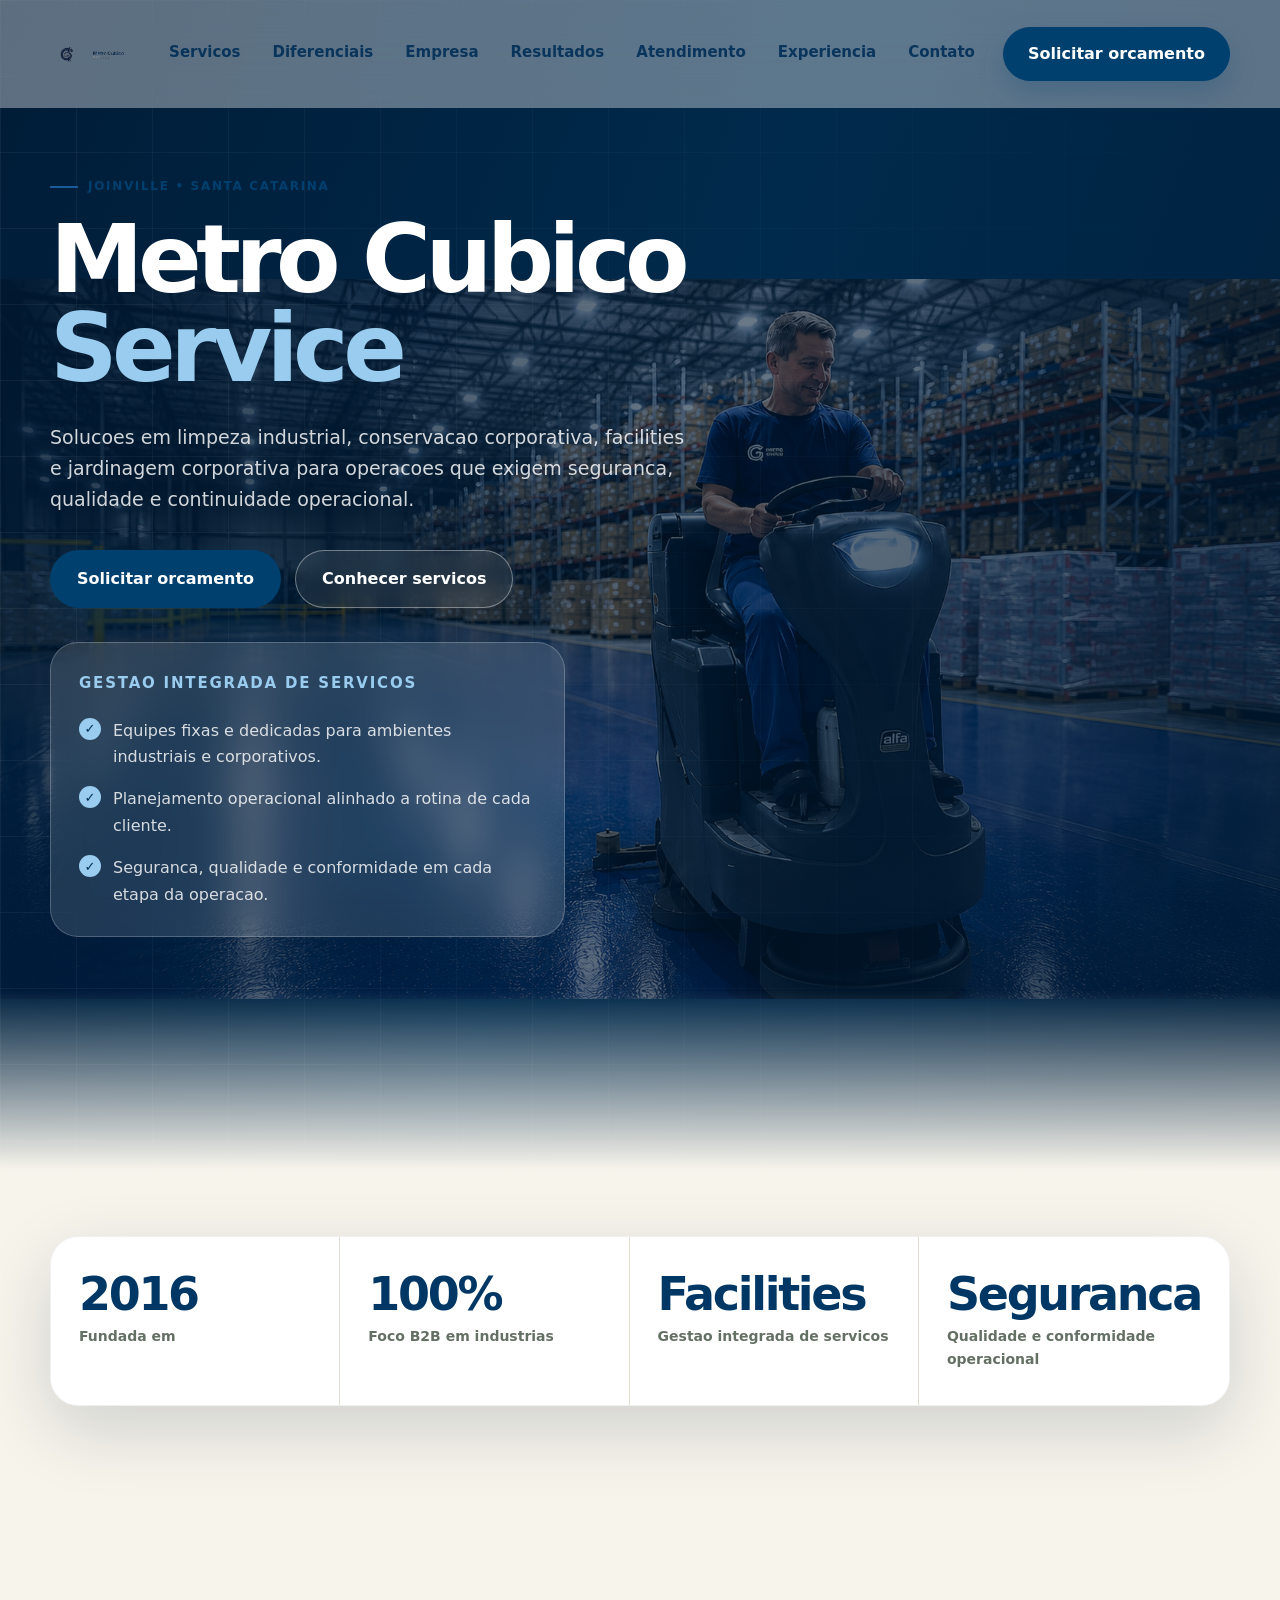
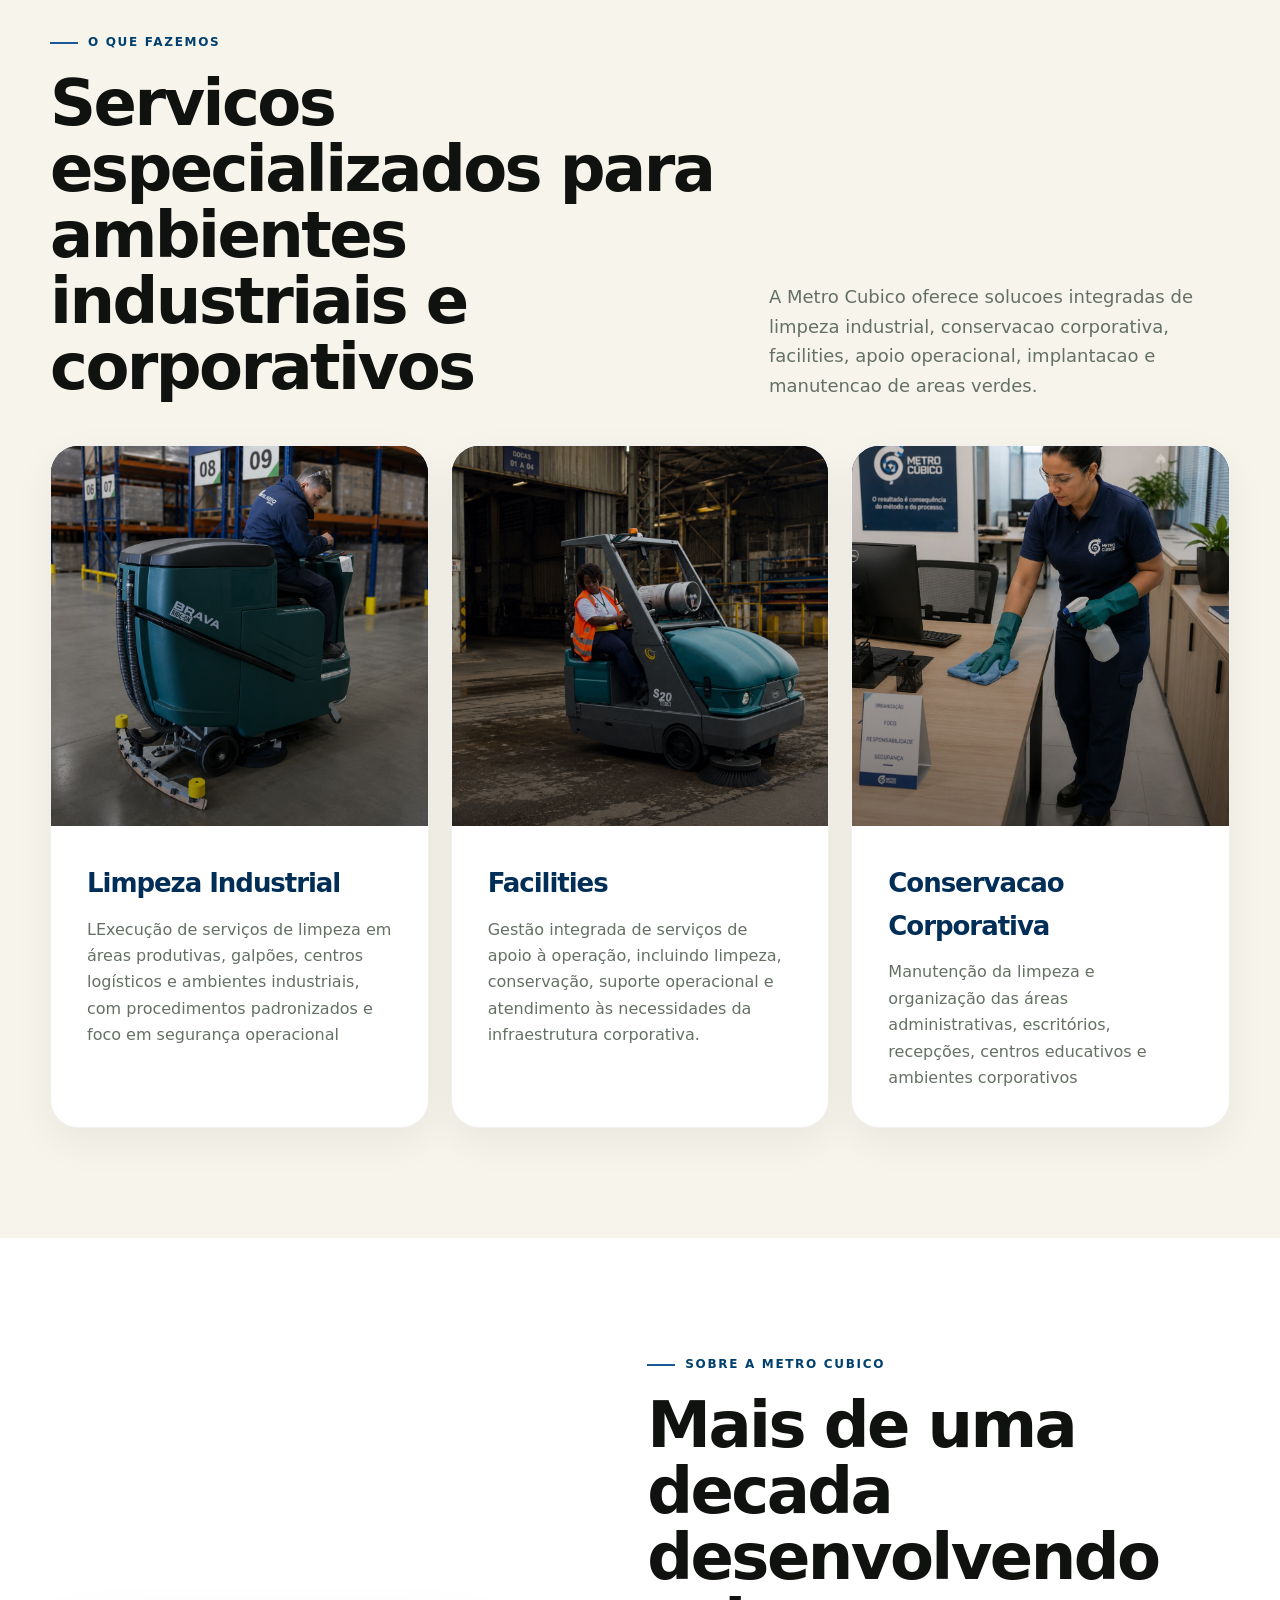
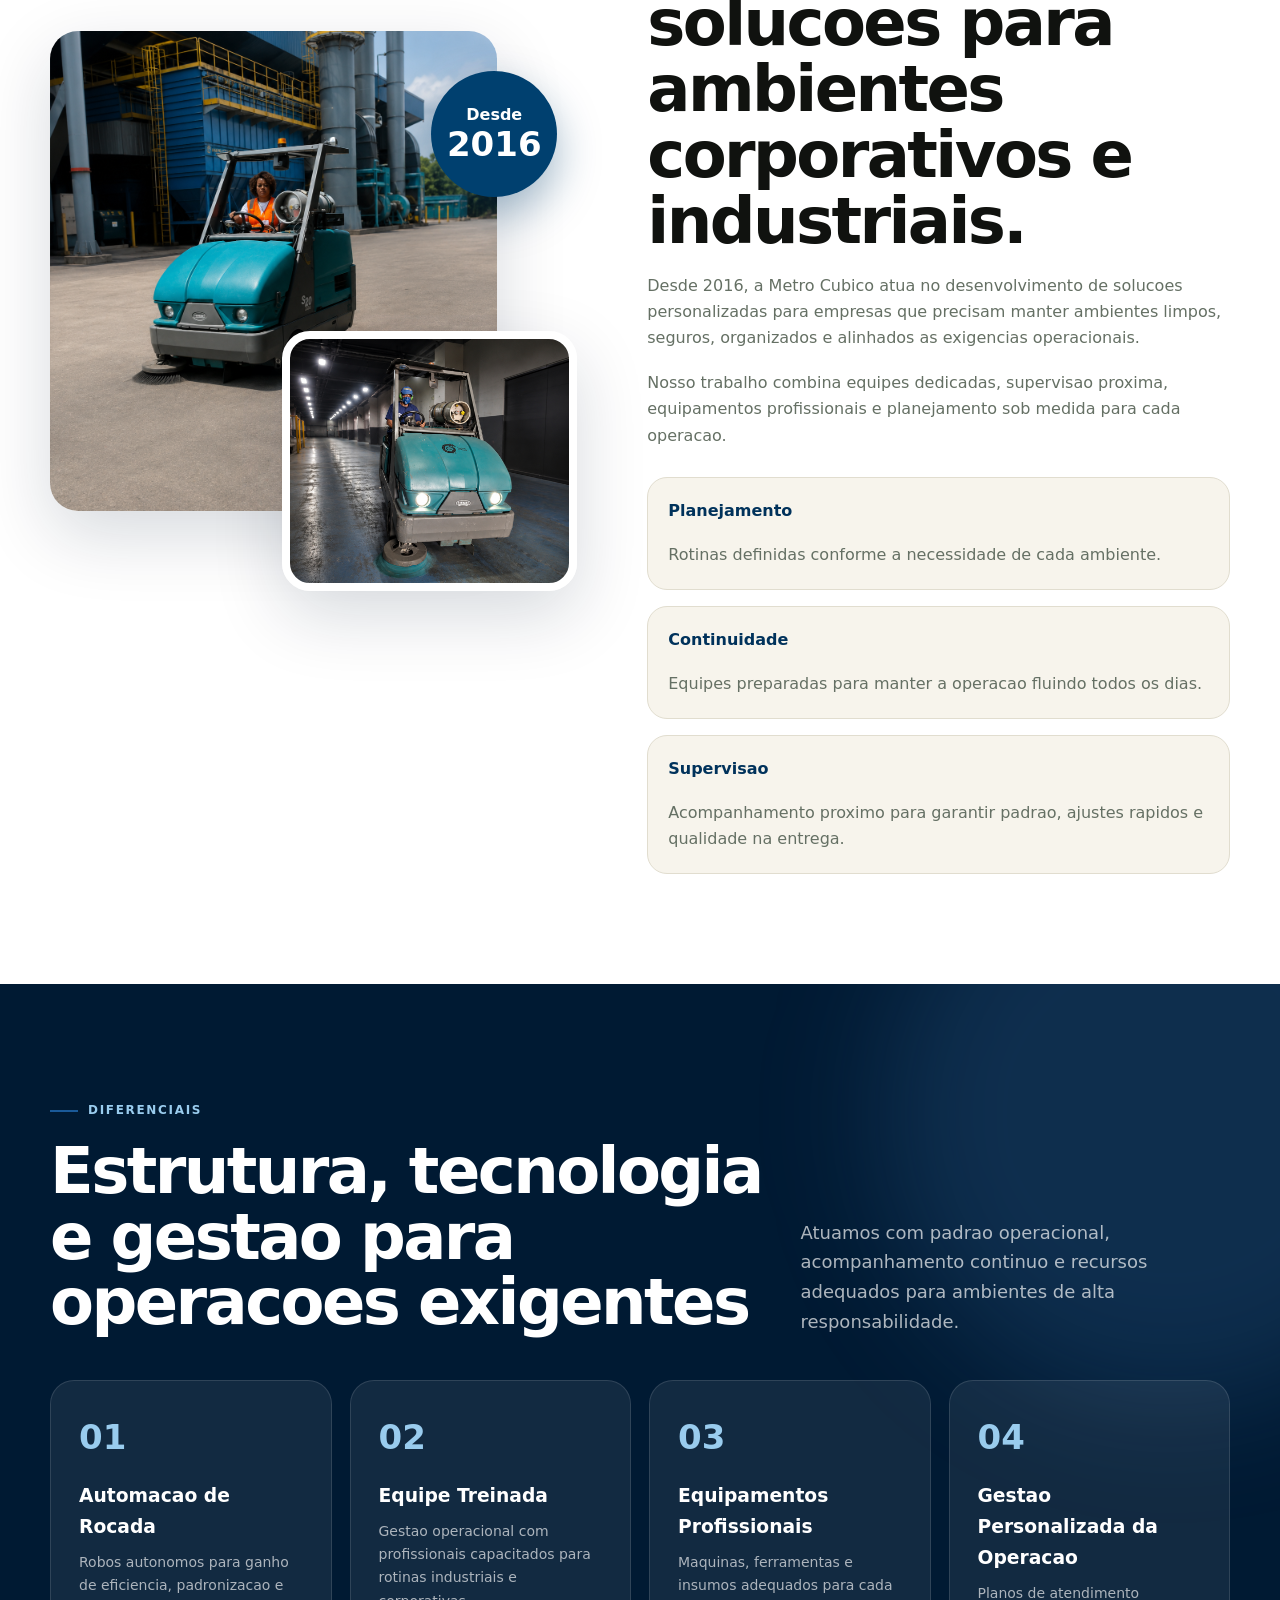
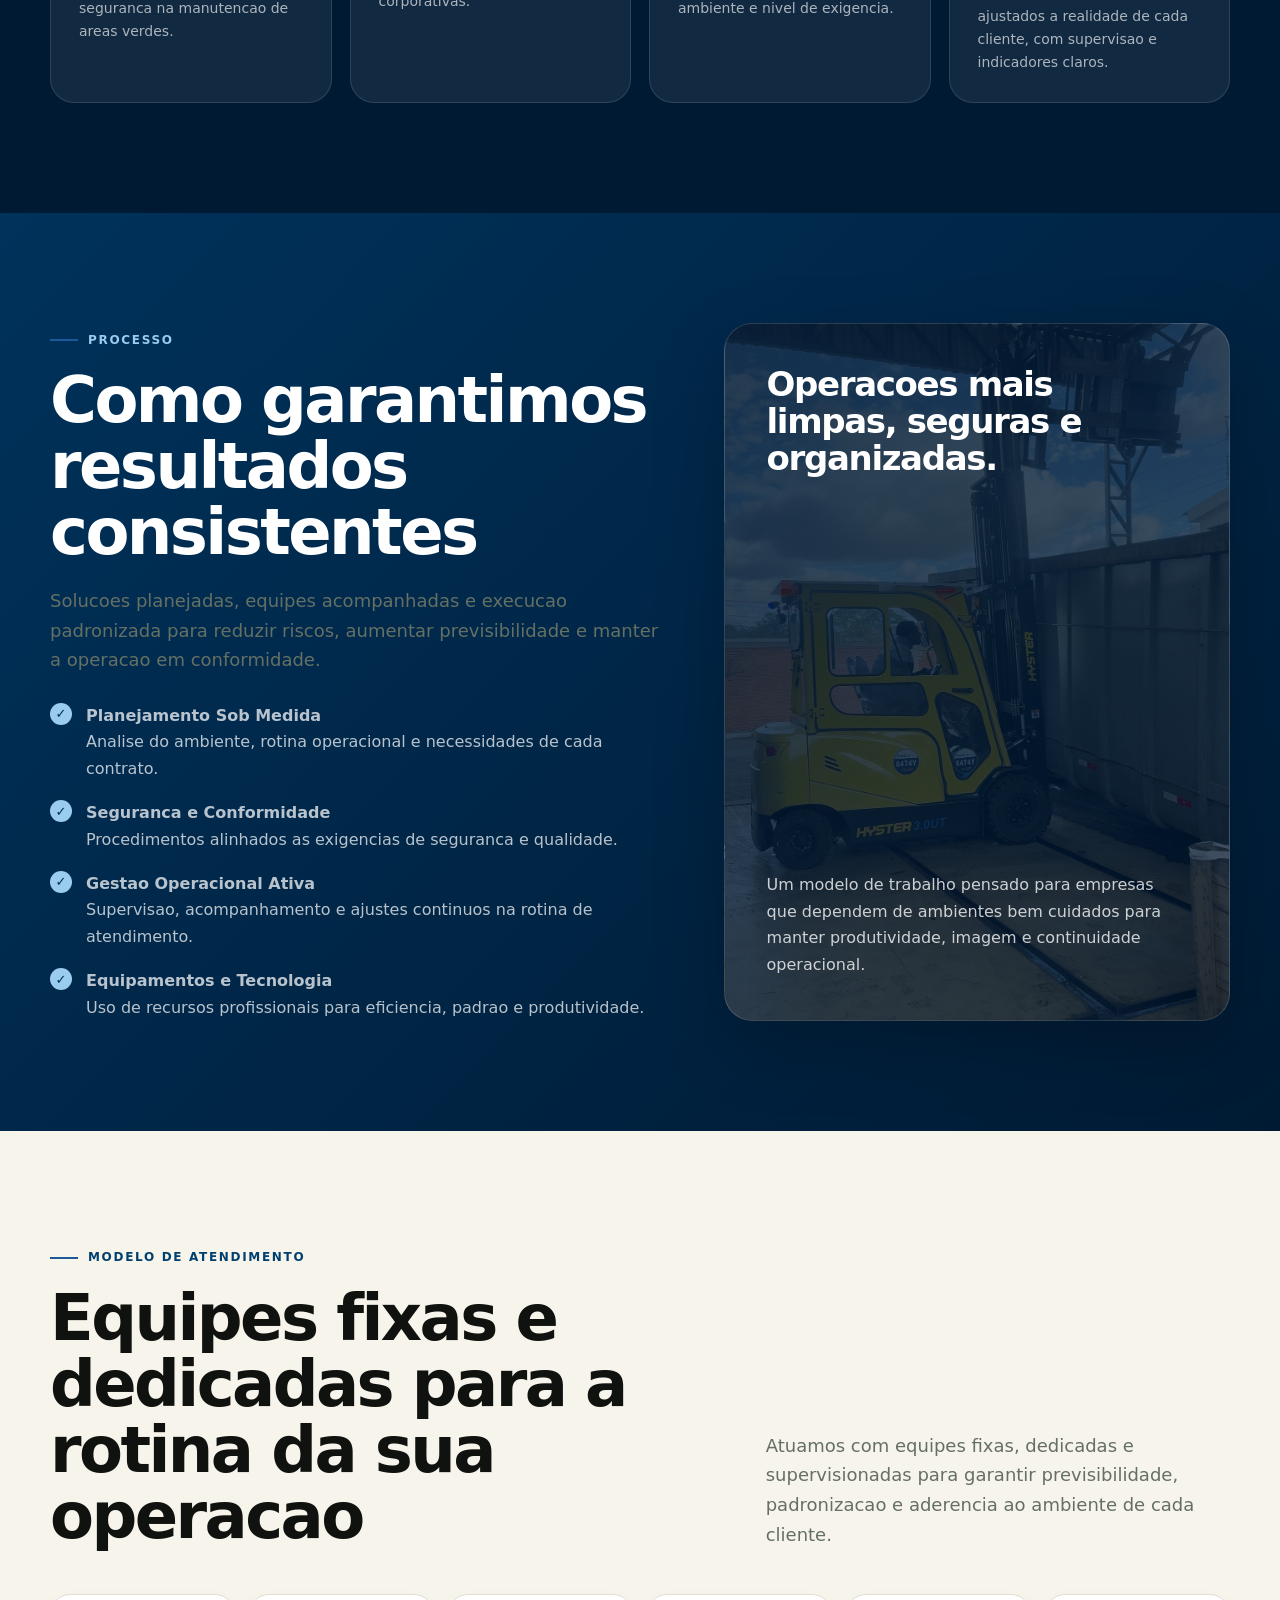
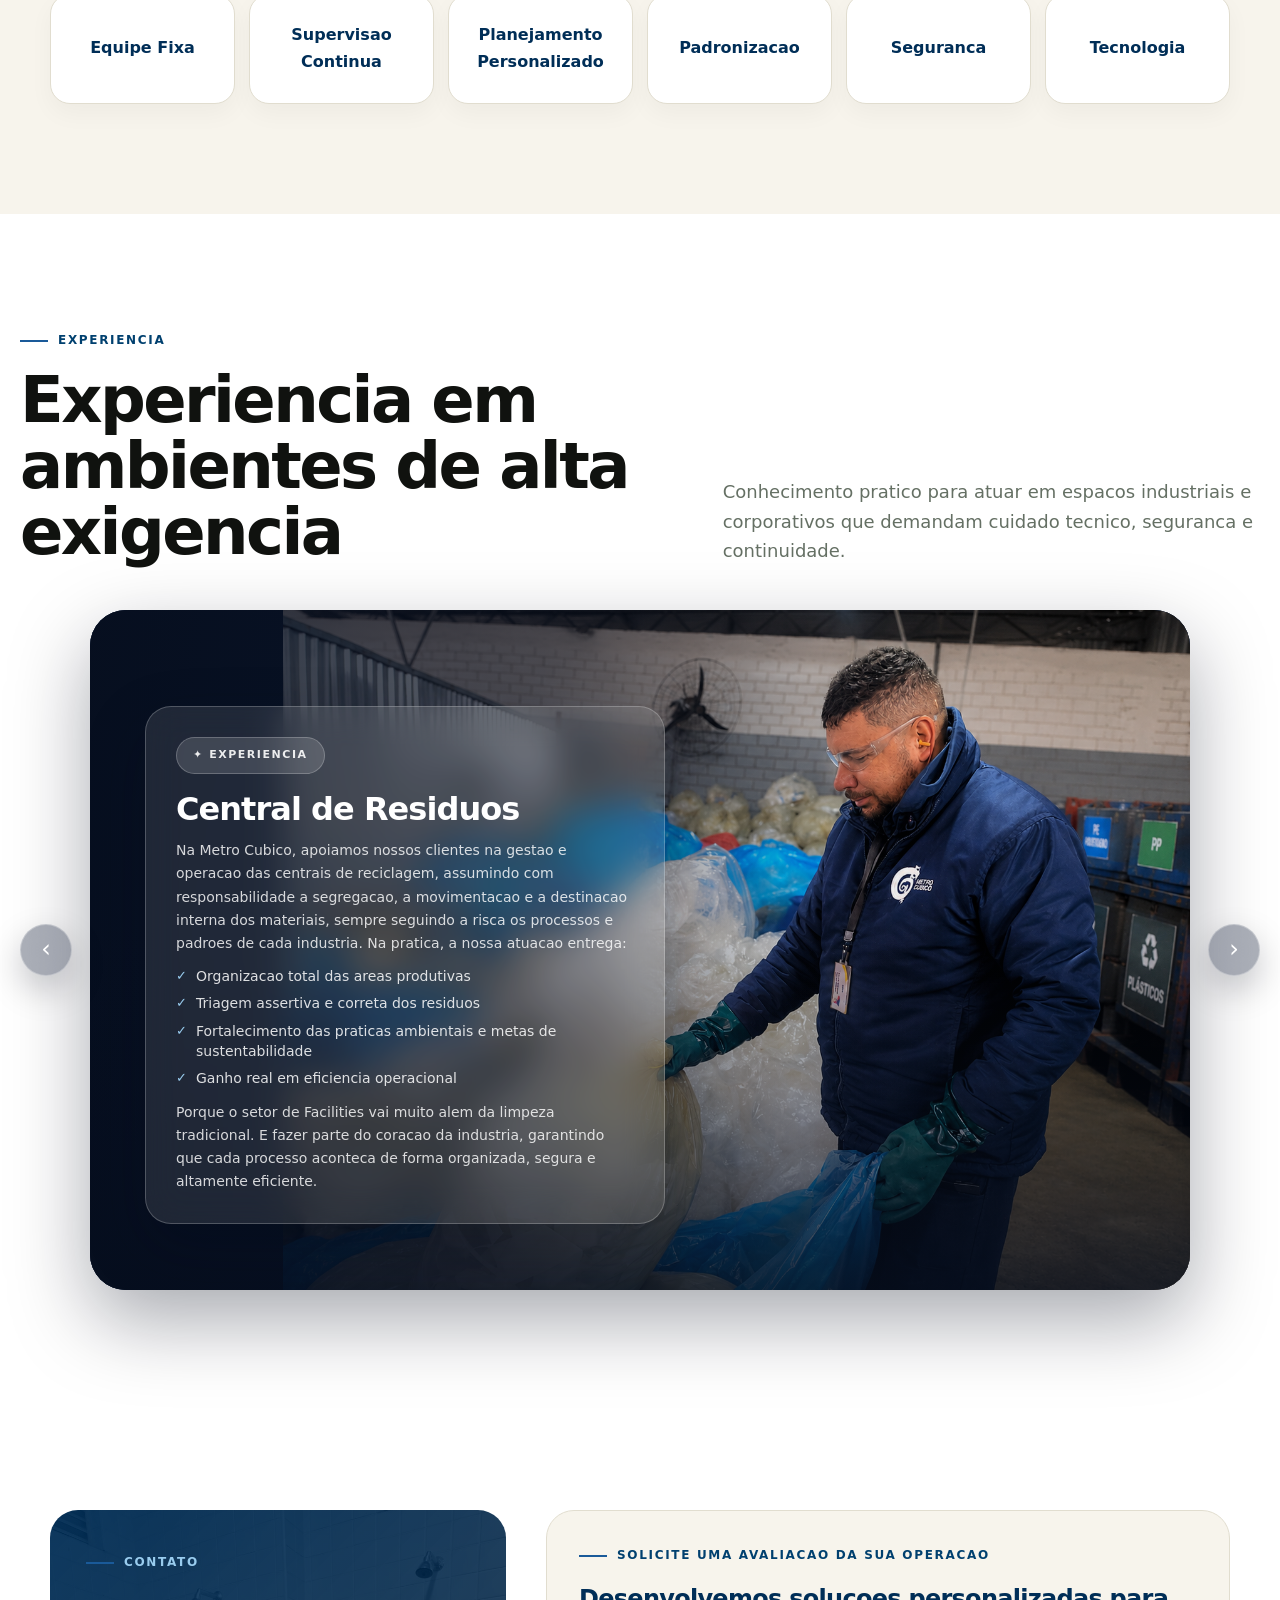
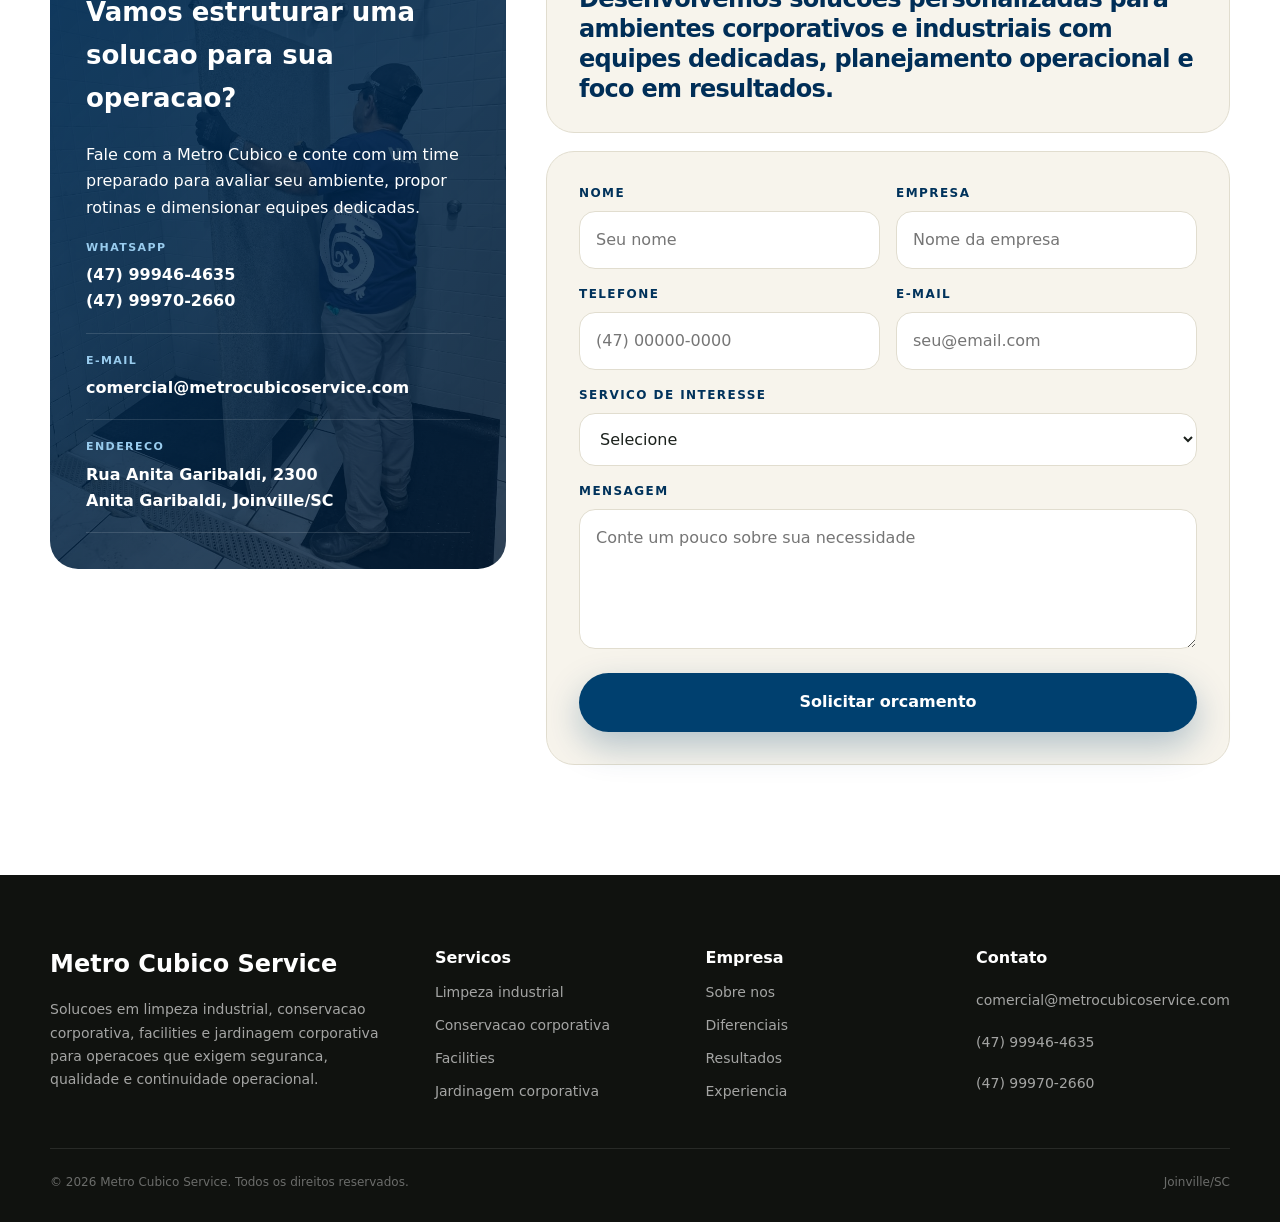
==== commit cbae8168: "bb" ====
--- a/index.html
+++ b/index.html
@@ -12,10 +12,6 @@
         <div class="container nav">
             <a class="brand" href="#top" aria-label="Metro Cubico Service">
                 <img class="brand-logo" src="logo nova.png" alt="Metro Cubico Service">
-                <span class="brand-text">
-                    <strong>Metro Cubico</strong>
-                    <small>Service</small>
-                </span>
             </a>
             <nav class="nav-links" aria-label="Navegacao principal">
                 <a href="#servicos">Servicos</a>
--- a/style.css
+++ b/style.css
@@ -47,10 +47,7 @@
     .brand{display:flex;align-items:center;gap:12px;font-weight:900;color:var(--blue-900);transition:transform .3s ease}
     .brand:hover{transform:scale(1.02)}
     .brand-mark{width:46px;height:46px;border-radius:14px;background:linear-gradient(135deg,var(--blue-500),var(--blue-800));display:grid;place-items:center;color:white;box-shadow:0 12px 24px rgba(0,0,0,.18)}
-    .brand-logo{height:46px;width:auto;border-radius:8px;object-fit:contain}
-    .brand-text{line-height:1.05}
-    .brand-text strong{display:block;font-size:18px;letter-spacing:-.03em}
-    .brand-text small{font-size:11px;text-transform:uppercase;letter-spacing:.24em;opacity:.8;font-weight:600}
+    .brand-logo{height:64px;width:auto;border-radius:8px;object-fit:contain}
     .nav-links{display:flex;align-items:center;gap:32px;color:var(--blue-900);font-size:15px;font-weight:600}
     .nav-links a{position:relative;opacity:.9;transition:.3s ease;padding-bottom:4px}
     .nav-links a::after{content:'';position:absolute;left:0;bottom:0;width:0;height:2px;background:var(--blue-400);transition:.3s ease;border-radius:2px}
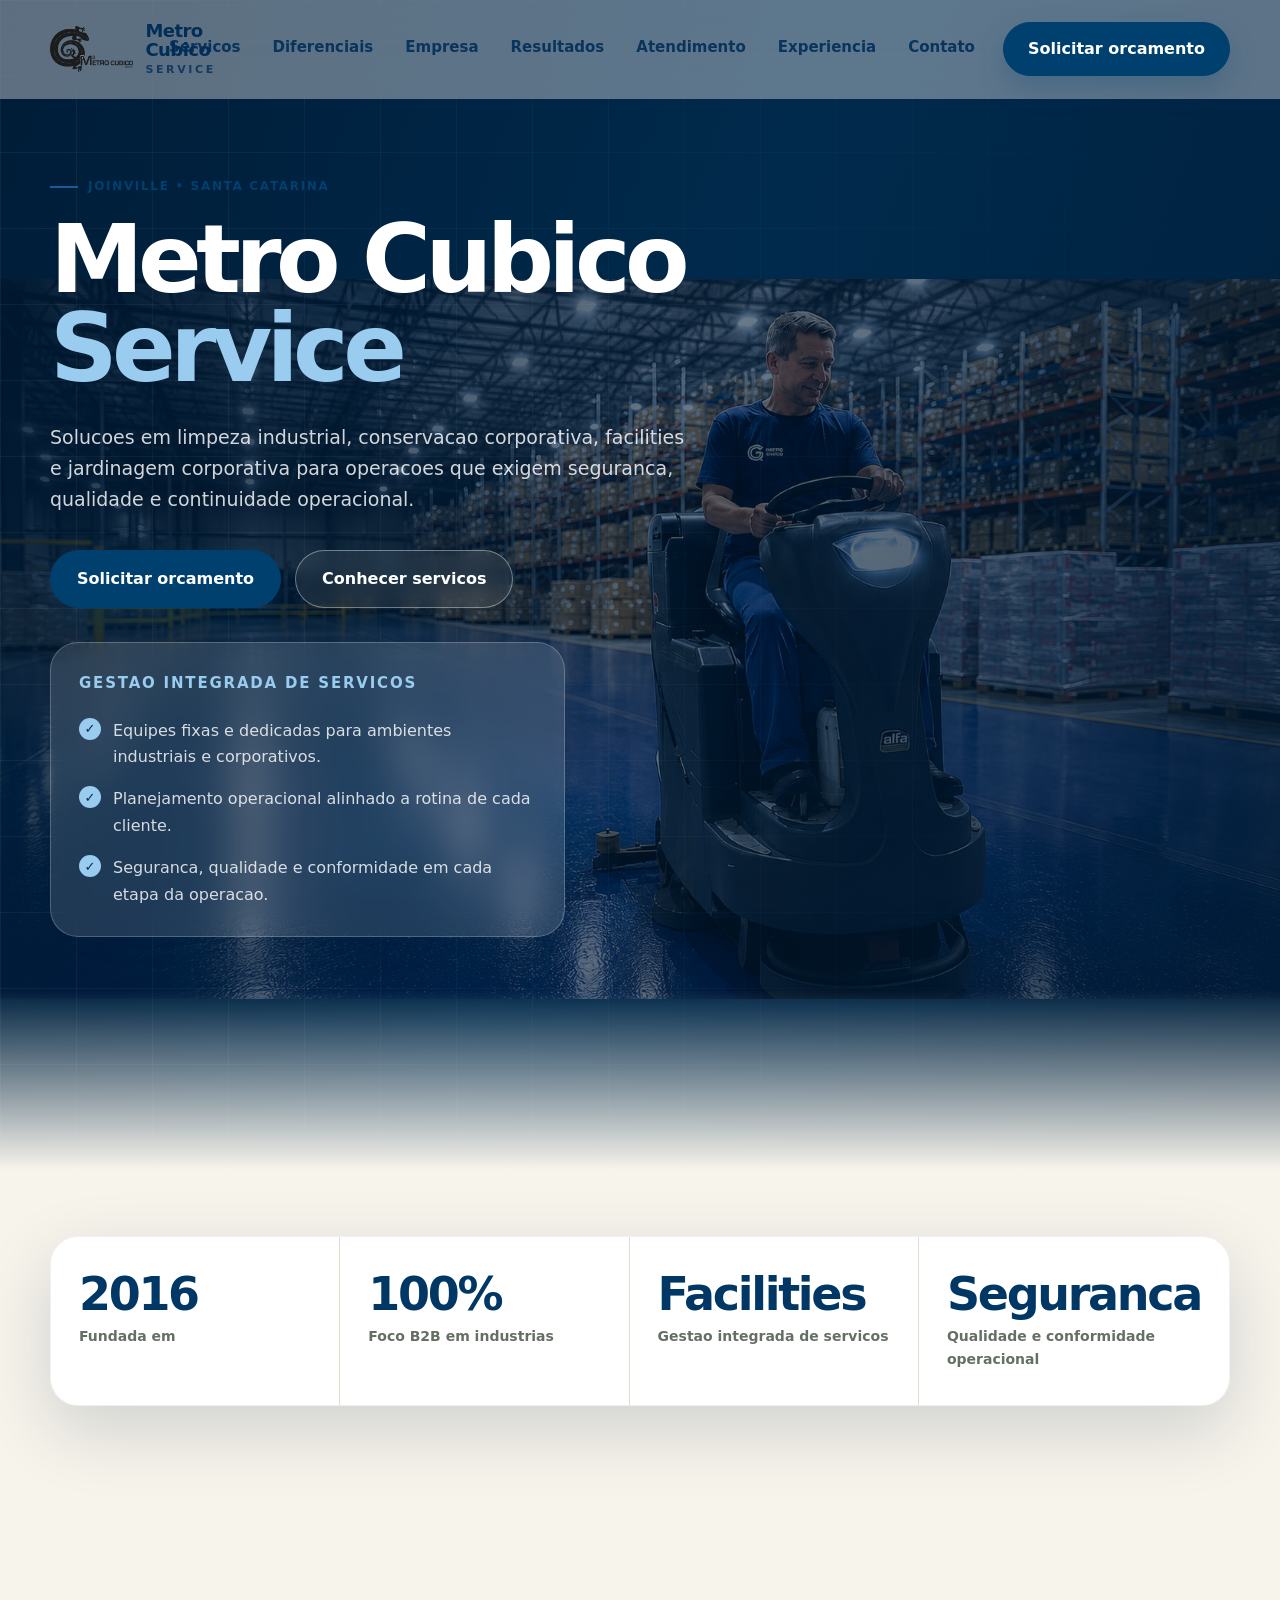
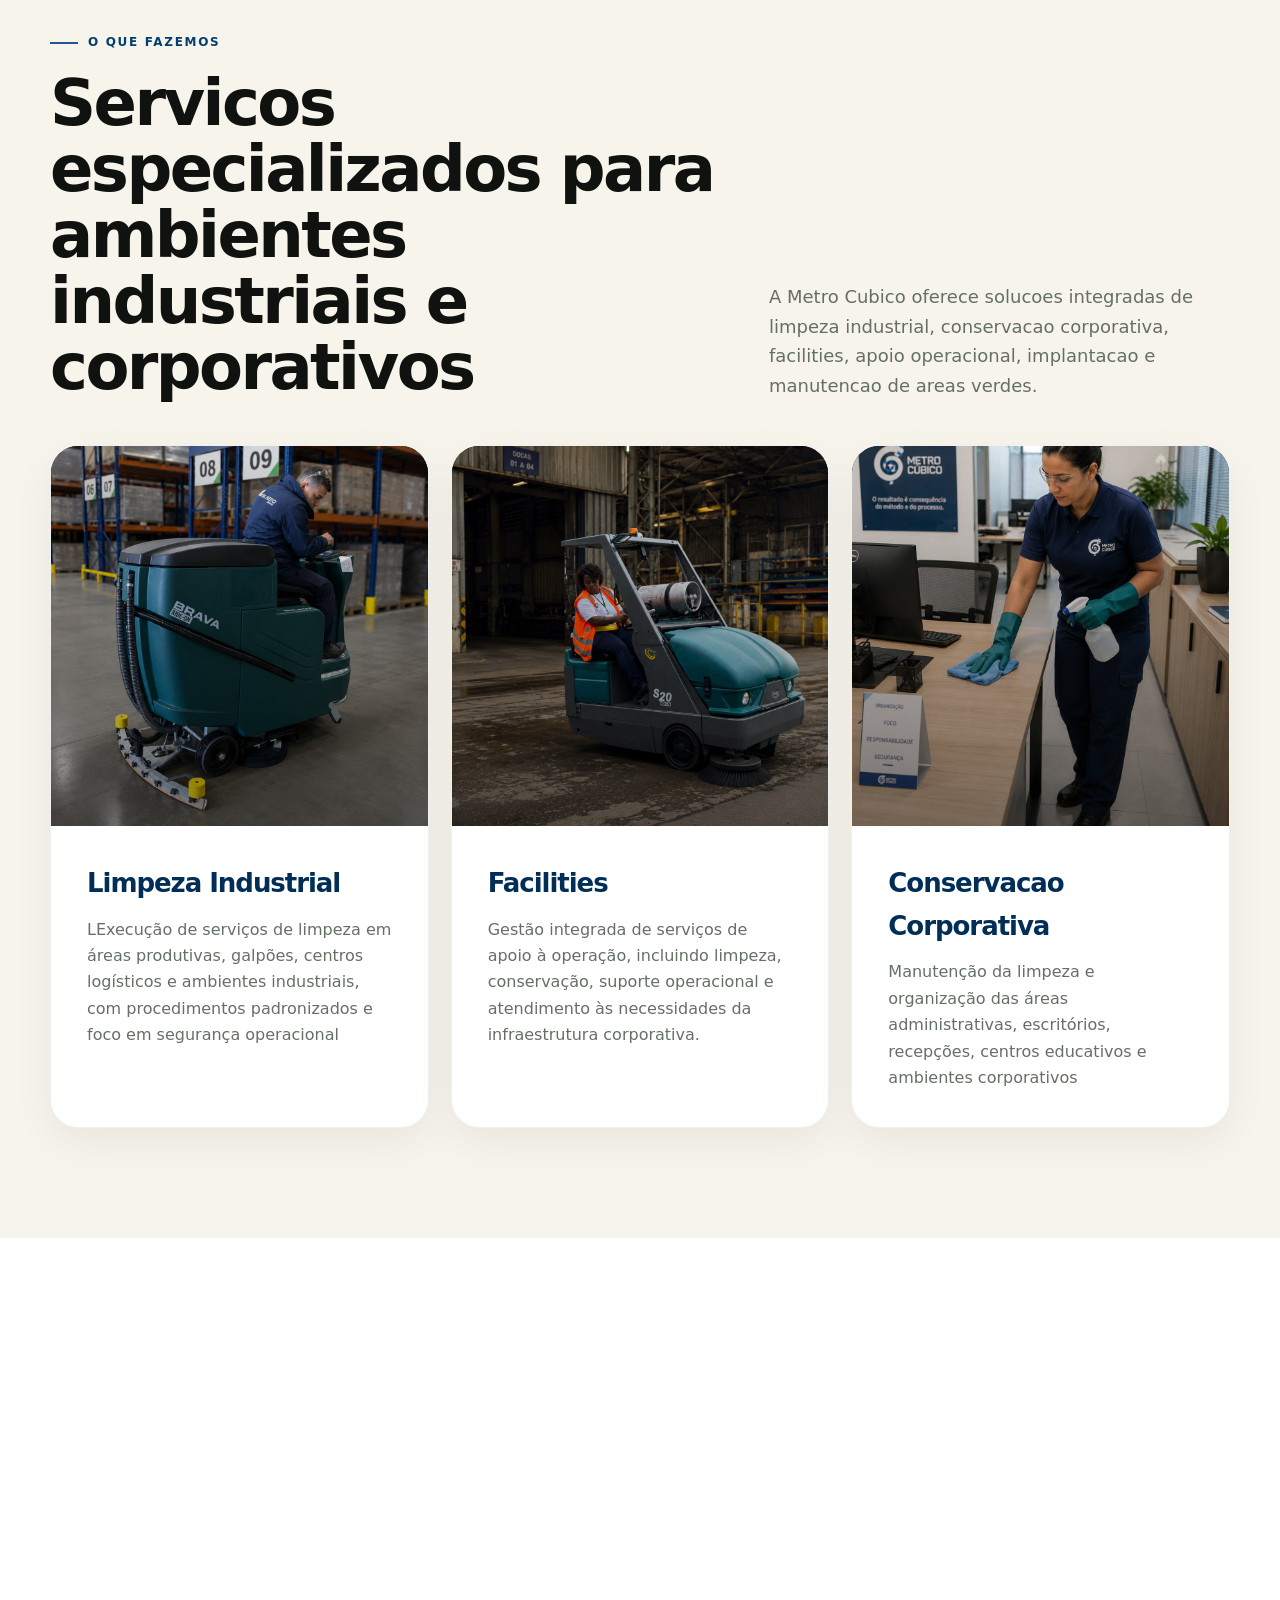
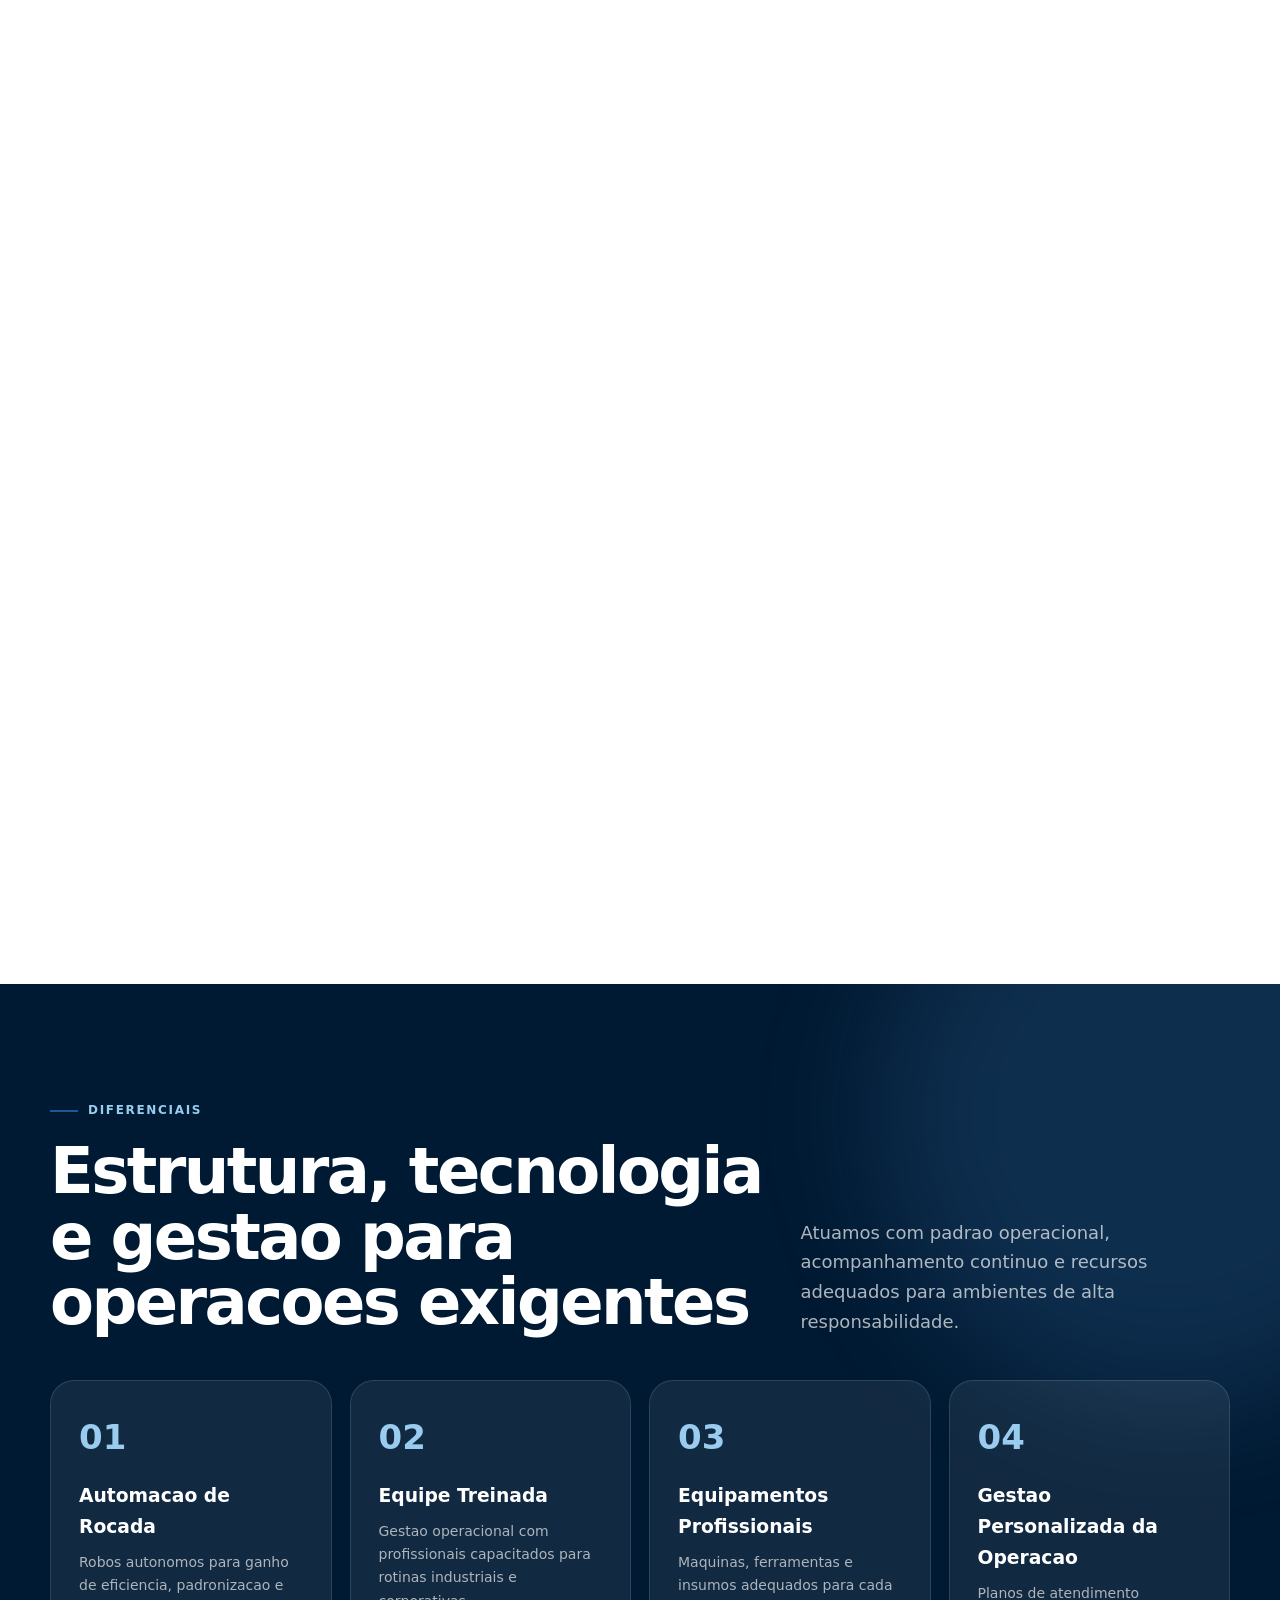
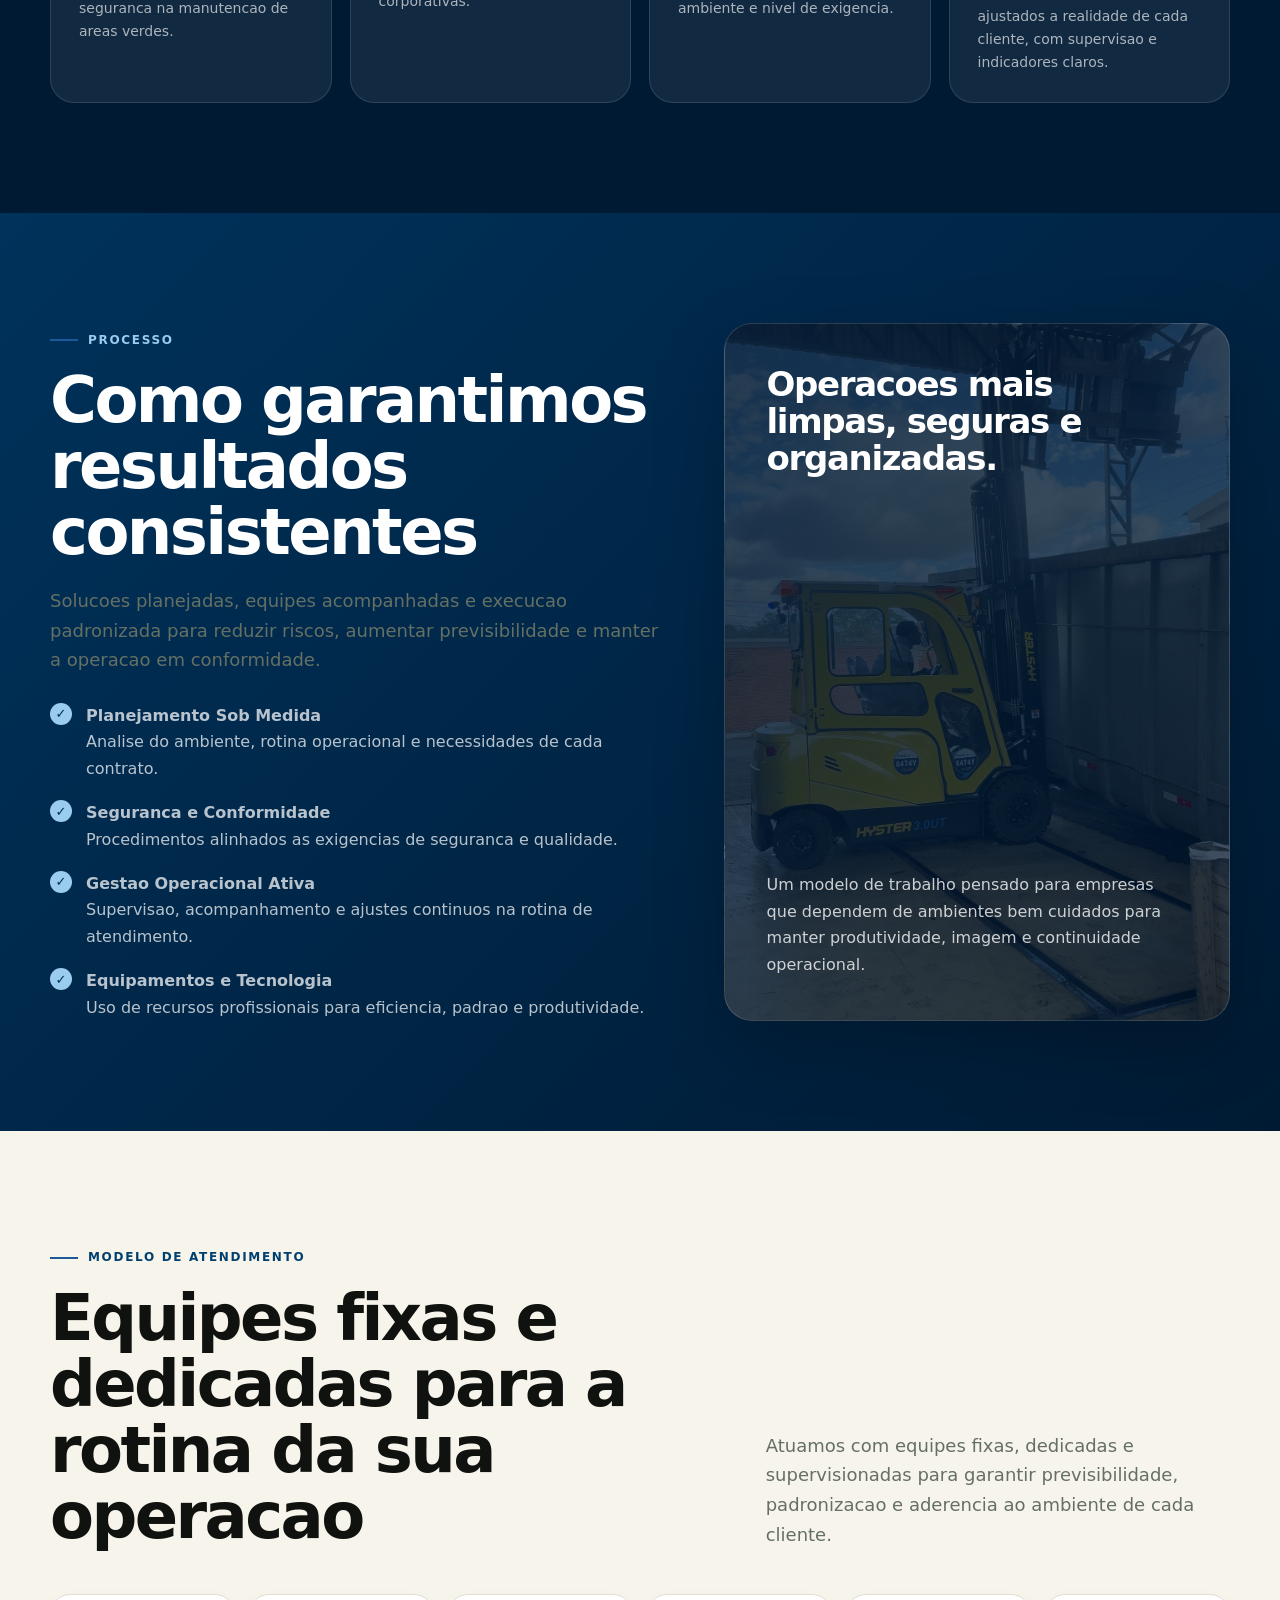
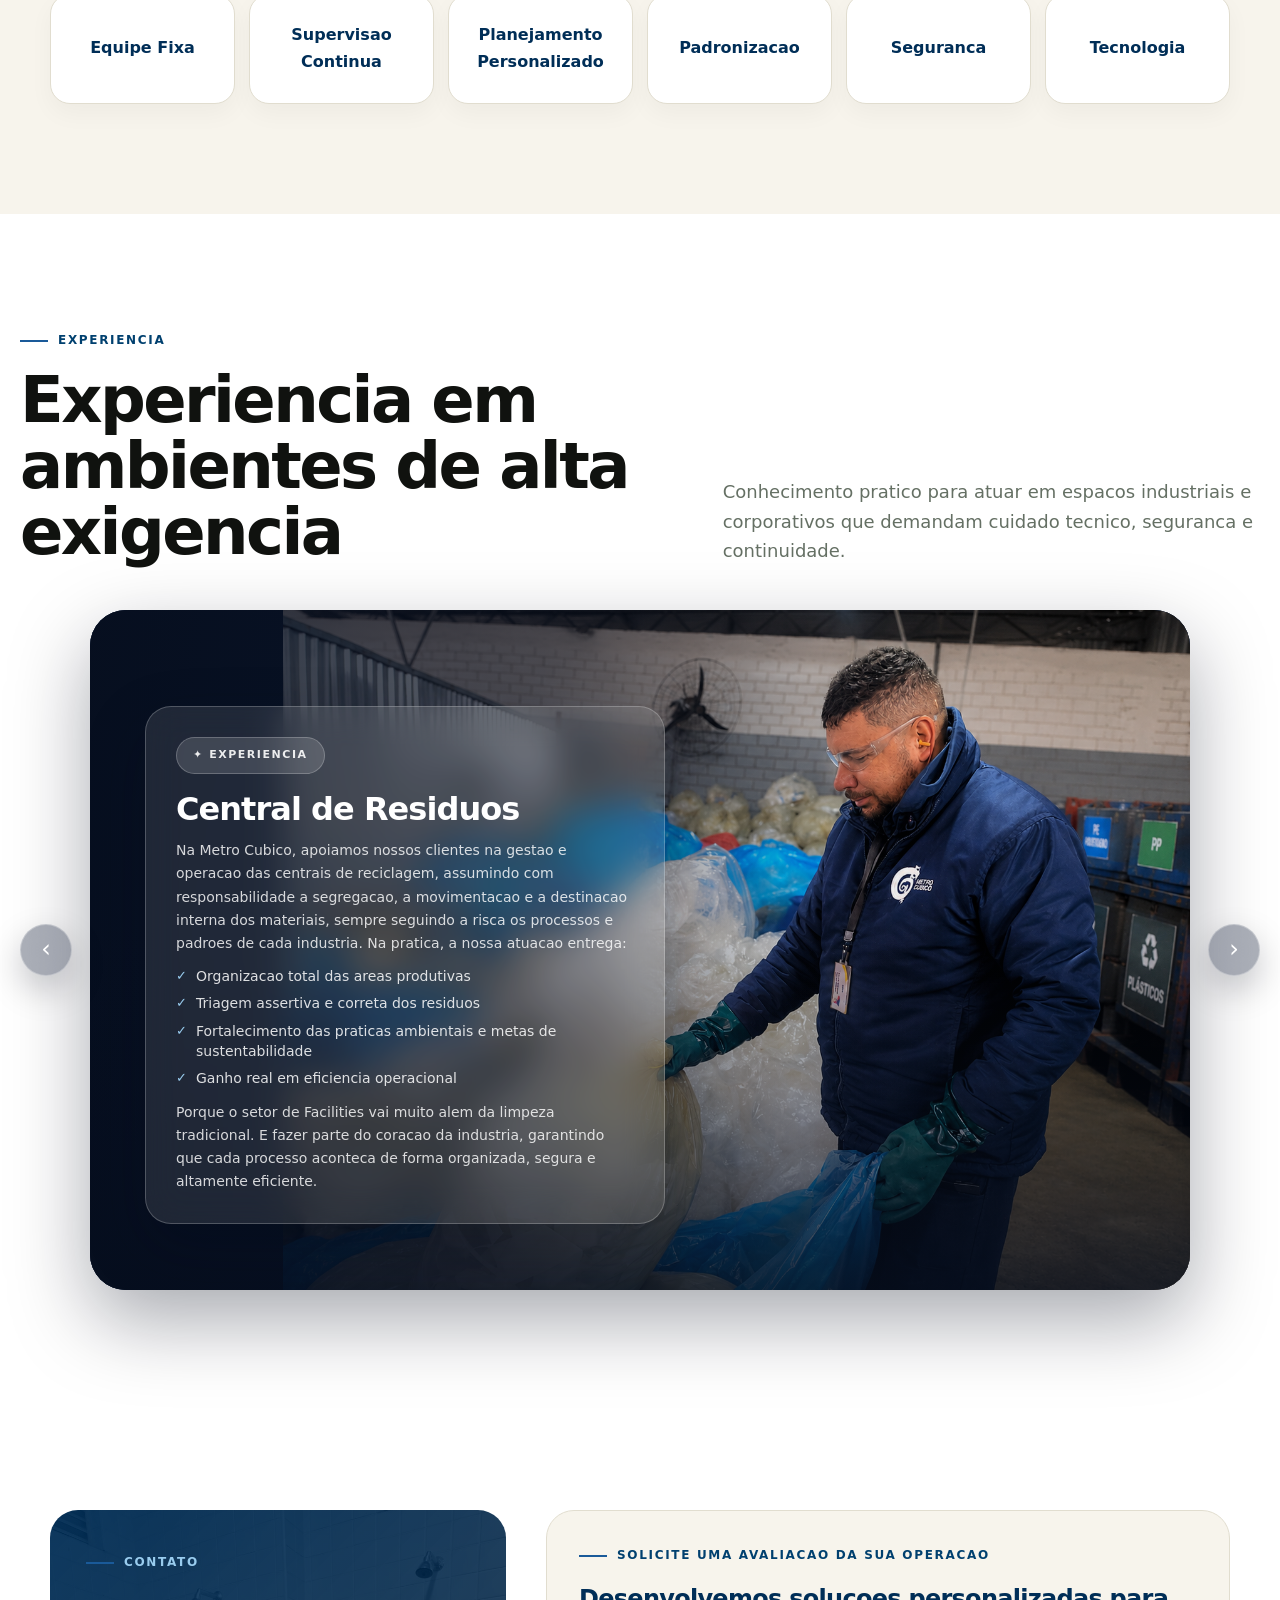
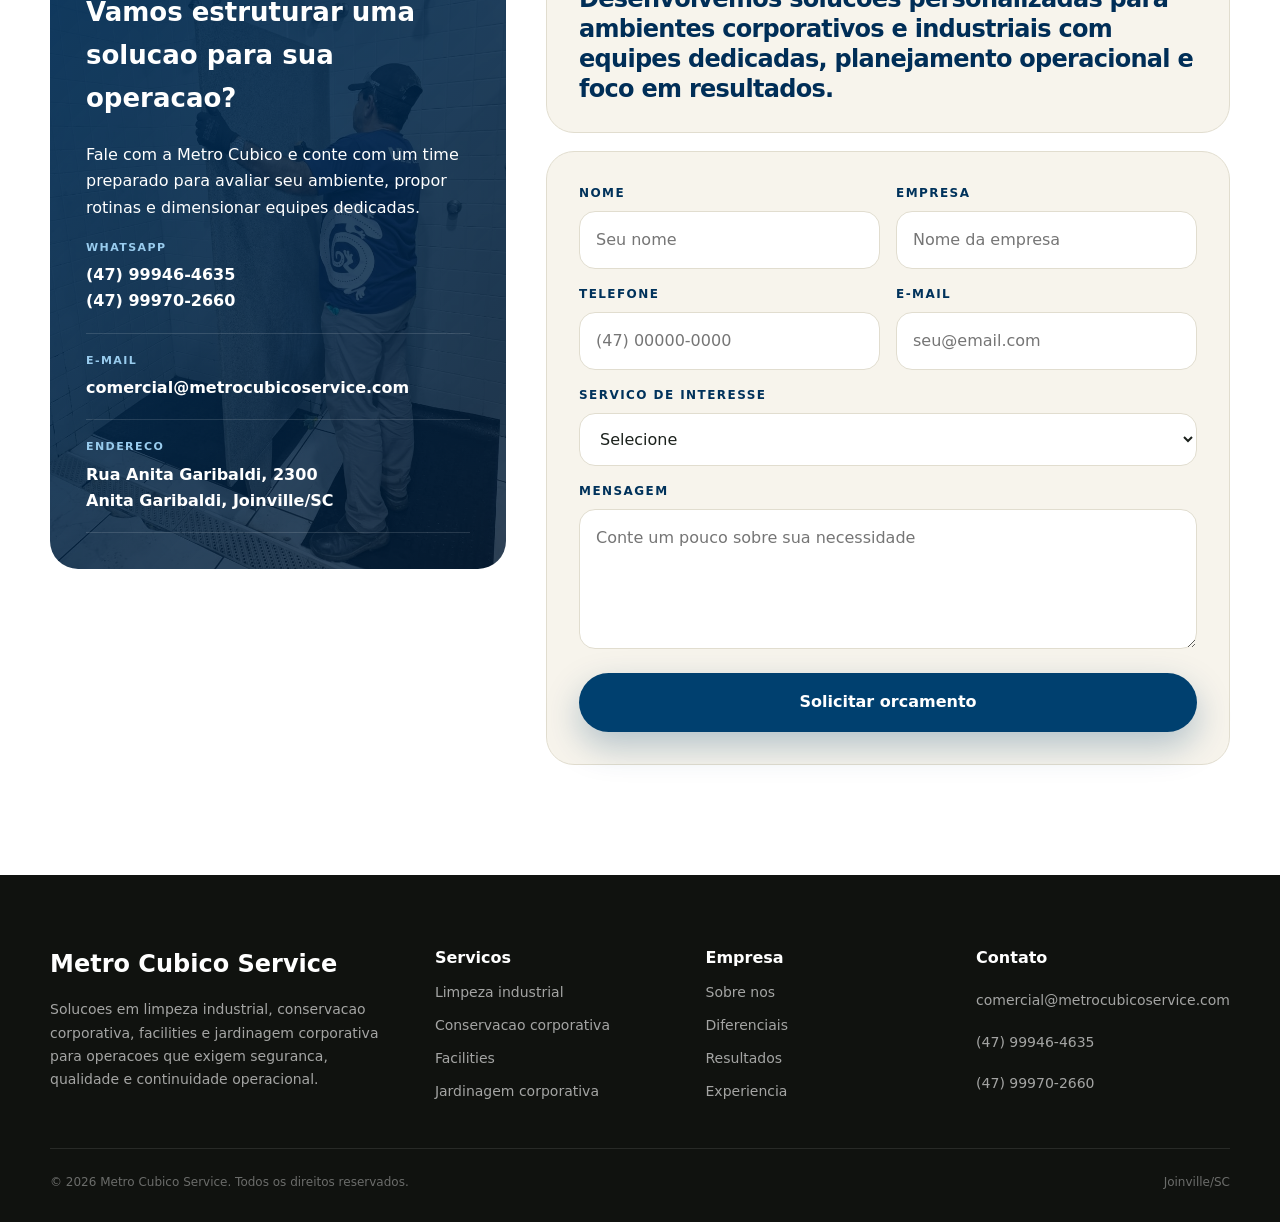
==== commit 3a6c27e9: "as" ====
--- a/index.html
+++ b/index.html
@@ -11,7 +11,11 @@
     <header id="header">
         <div class="container nav">
             <a class="brand" href="#top" aria-label="Metro Cubico Service">
-                <img class="brand-logo" src="logo nova.png" alt="Metro Cubico Service">
+                <img class="brand-logo" src="Metro_Cubico.png" alt="Metro Cubico Service">
+                <span class="brand-text">
+                    <strong>Metro Cubico</strong>
+                    <small>Service</small>
+                </span>
             </a>
             <nav class="nav-links" aria-label="Navegacao principal">
                 <a href="#servicos">Servicos</a>
--- a/style.css
+++ b/style.css
@@ -47,7 +47,10 @@
     .brand{display:flex;align-items:center;gap:12px;font-weight:900;color:var(--blue-900);transition:transform .3s ease}
     .brand:hover{transform:scale(1.02)}
     .brand-mark{width:46px;height:46px;border-radius:14px;background:linear-gradient(135deg,var(--blue-500),var(--blue-800));display:grid;place-items:center;color:white;box-shadow:0 12px 24px rgba(0,0,0,.18)}
-    .brand-logo{height:64px;width:auto;border-radius:8px;object-fit:contain}
+    .brand-logo{height:46px;width:auto;border-radius:8px;object-fit:contain}
+    .brand-text{line-height:1.05}
+    .brand-text strong{display:block;font-size:18px;letter-spacing:-.03em}
+    .brand-text small{font-size:11px;text-transform:uppercase;letter-spacing:.24em;opacity:.8;font-weight:600}
     .nav-links{display:flex;align-items:center;gap:32px;color:var(--blue-900);font-size:15px;font-weight:600}
     .nav-links a{position:relative;opacity:.9;transition:.3s ease;padding-bottom:4px}
     .nav-links a::after{content:'';position:absolute;left:0;bottom:0;width:0;height:2px;background:var(--blue-400);transition:.3s ease;border-radius:2px}
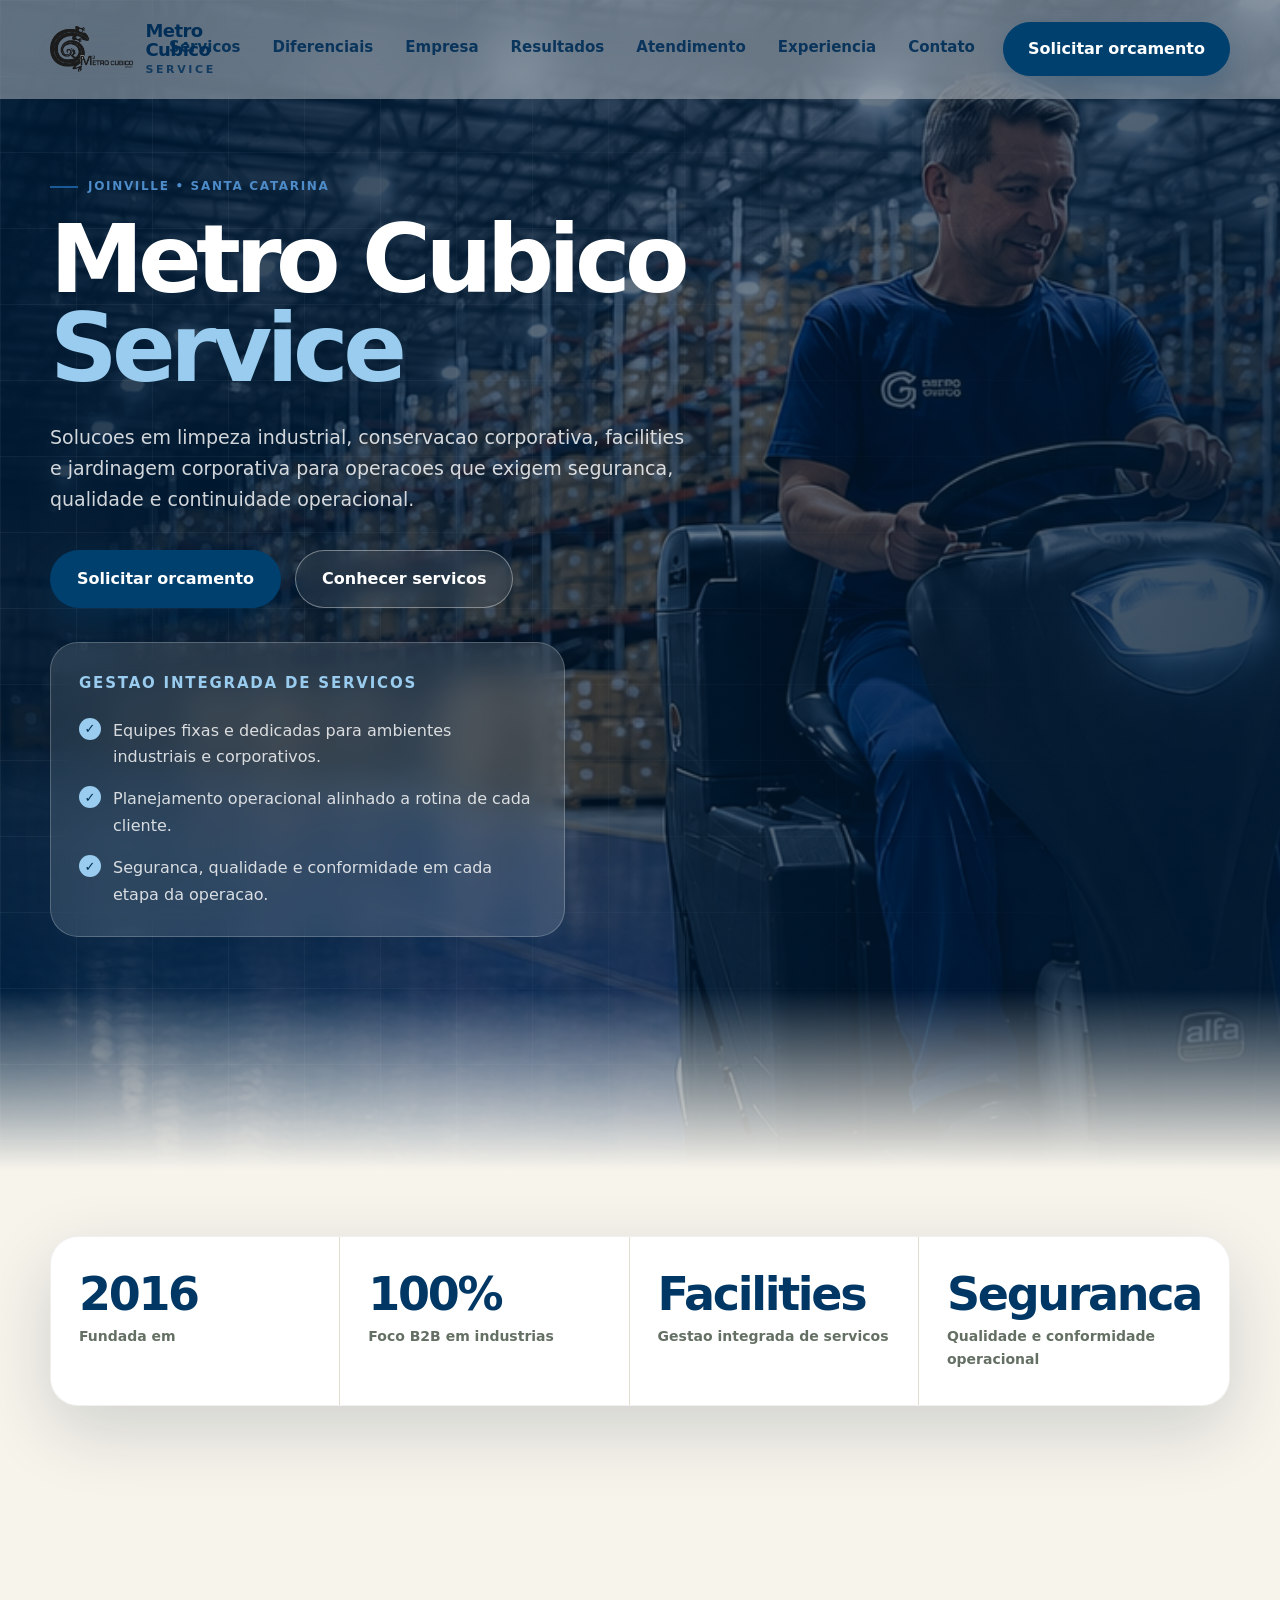
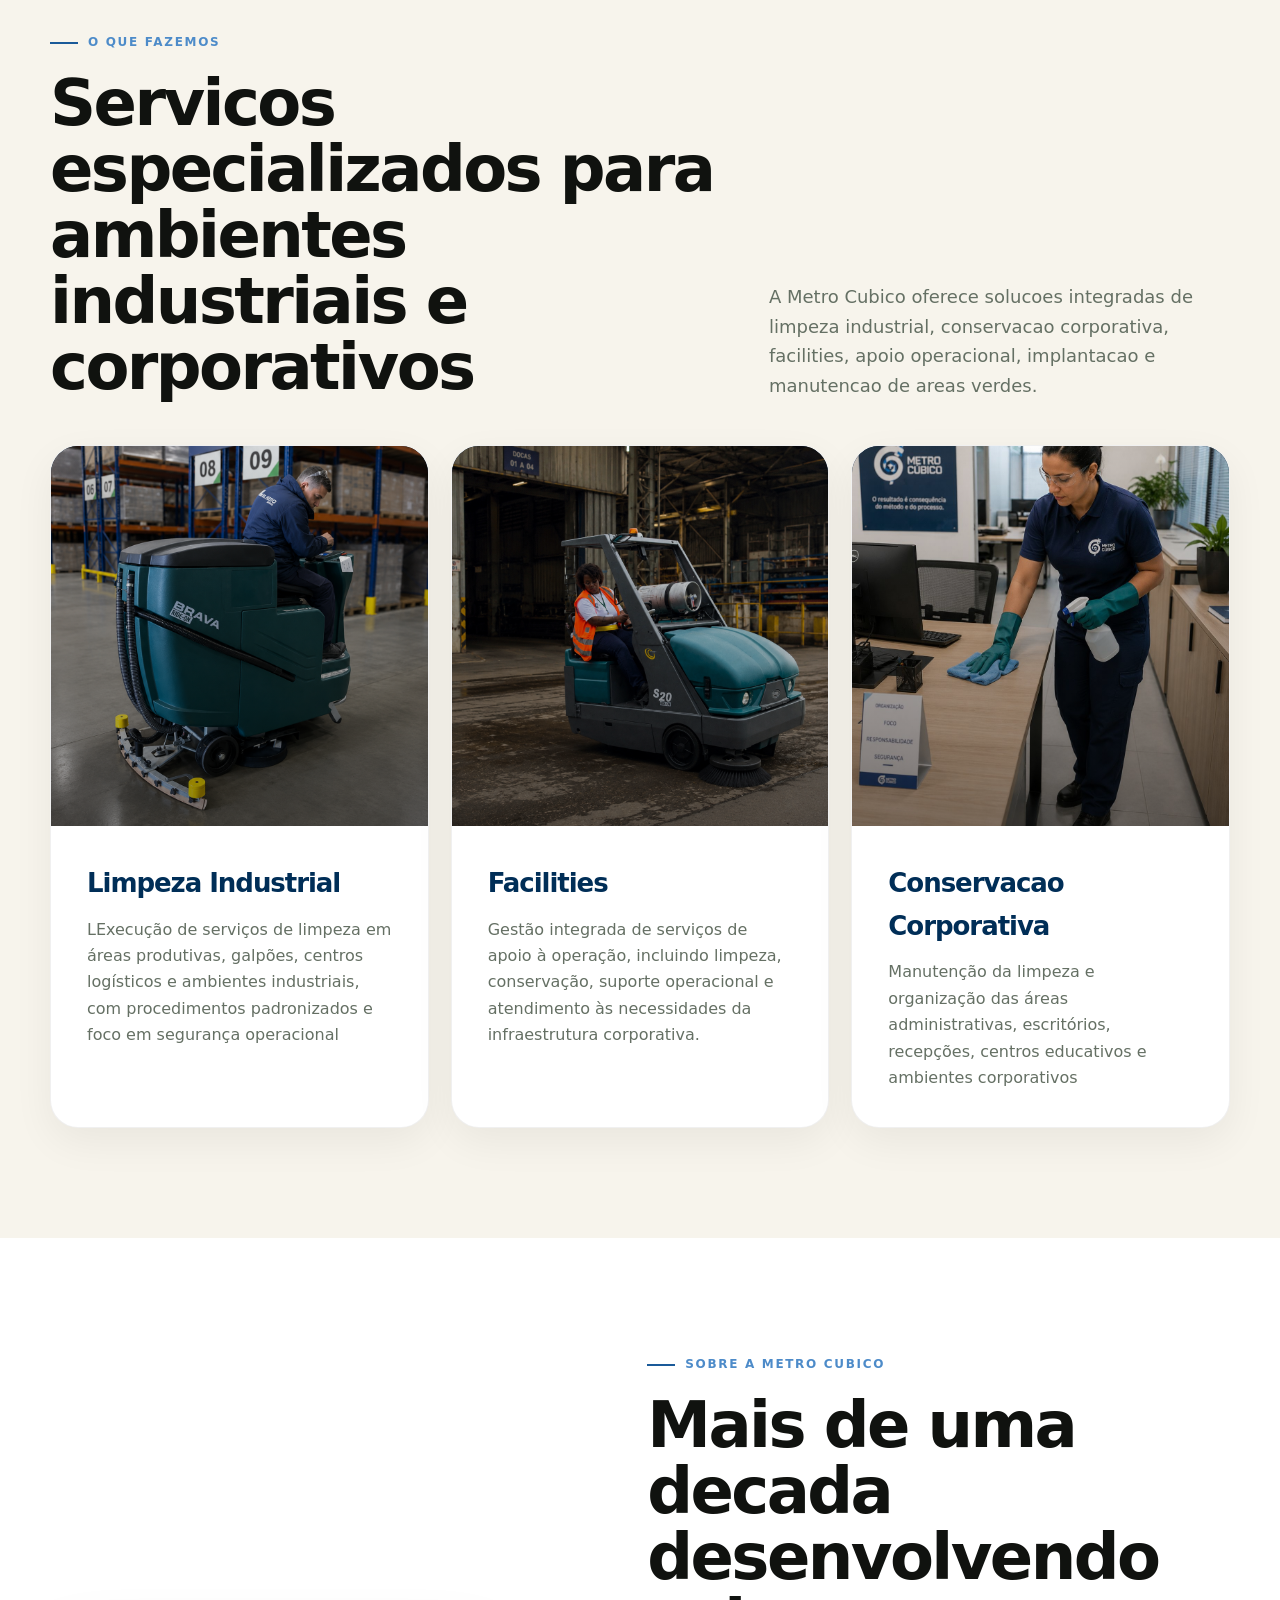
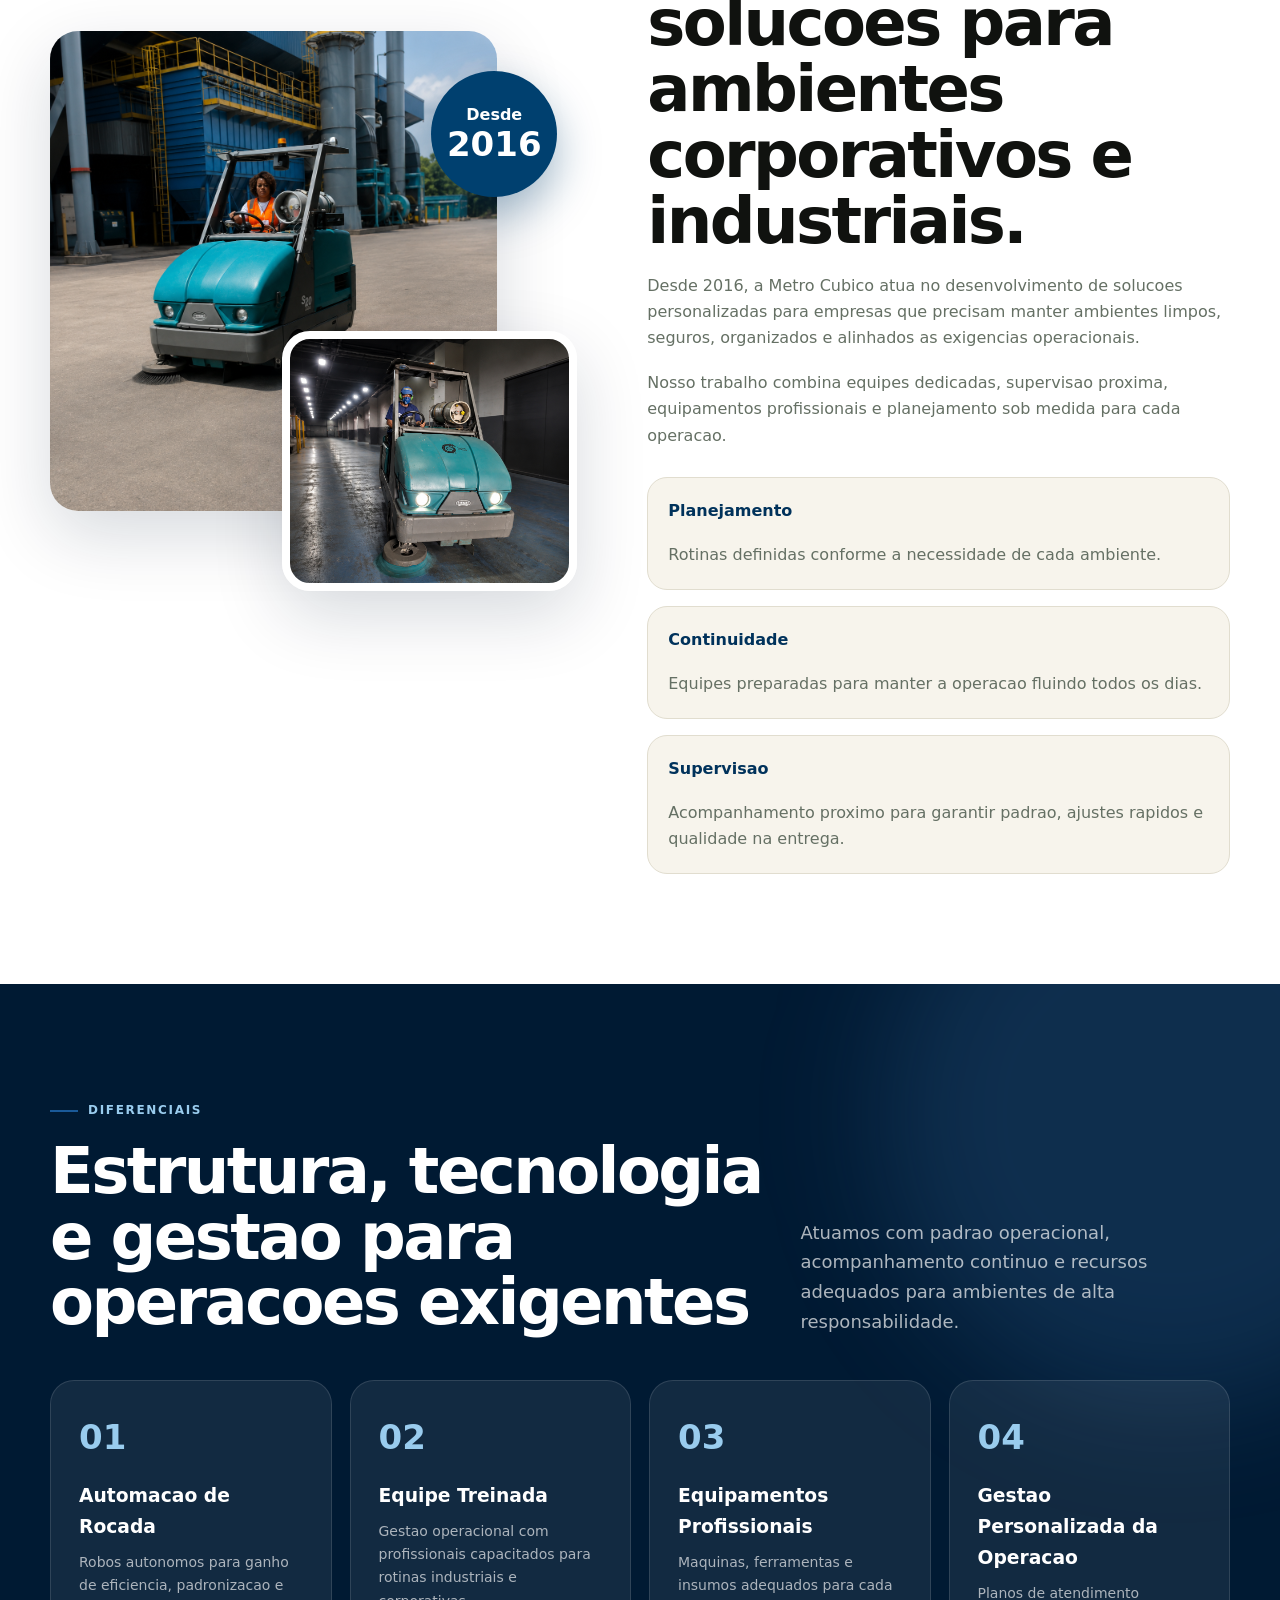
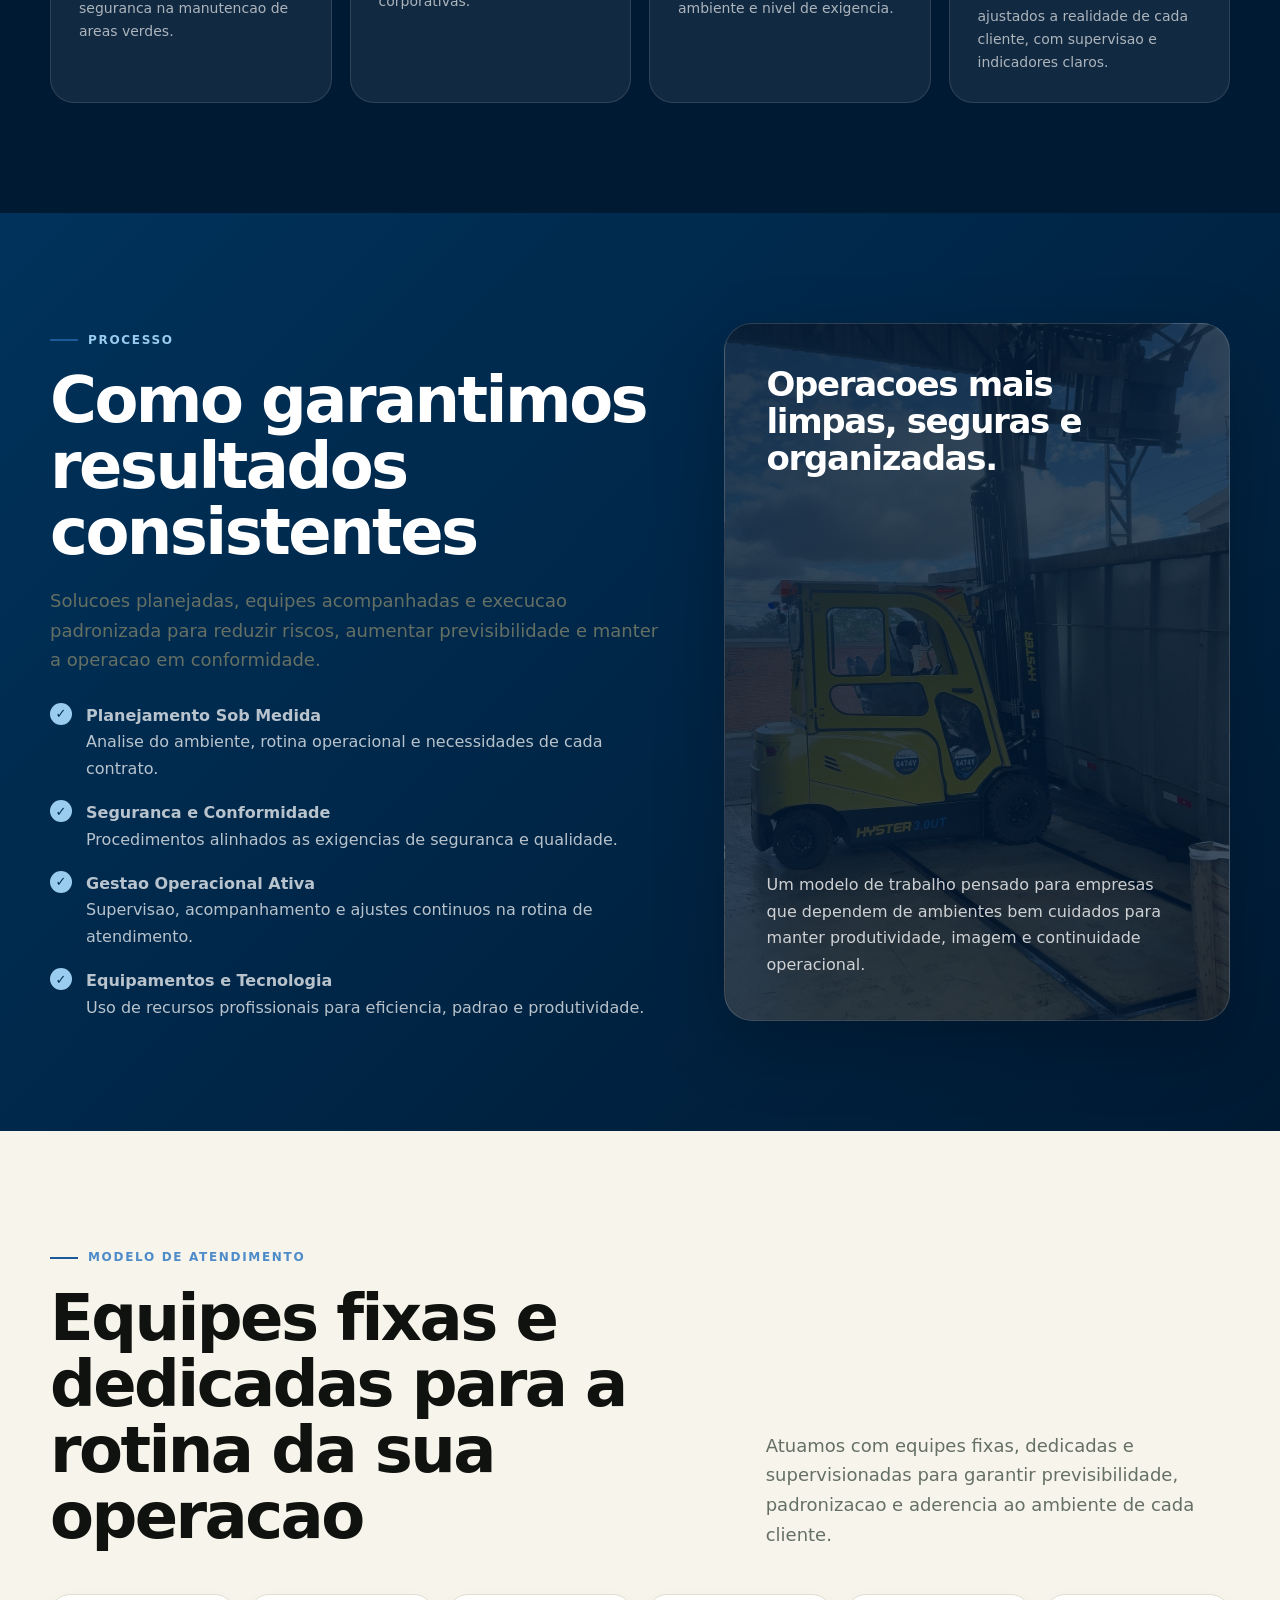
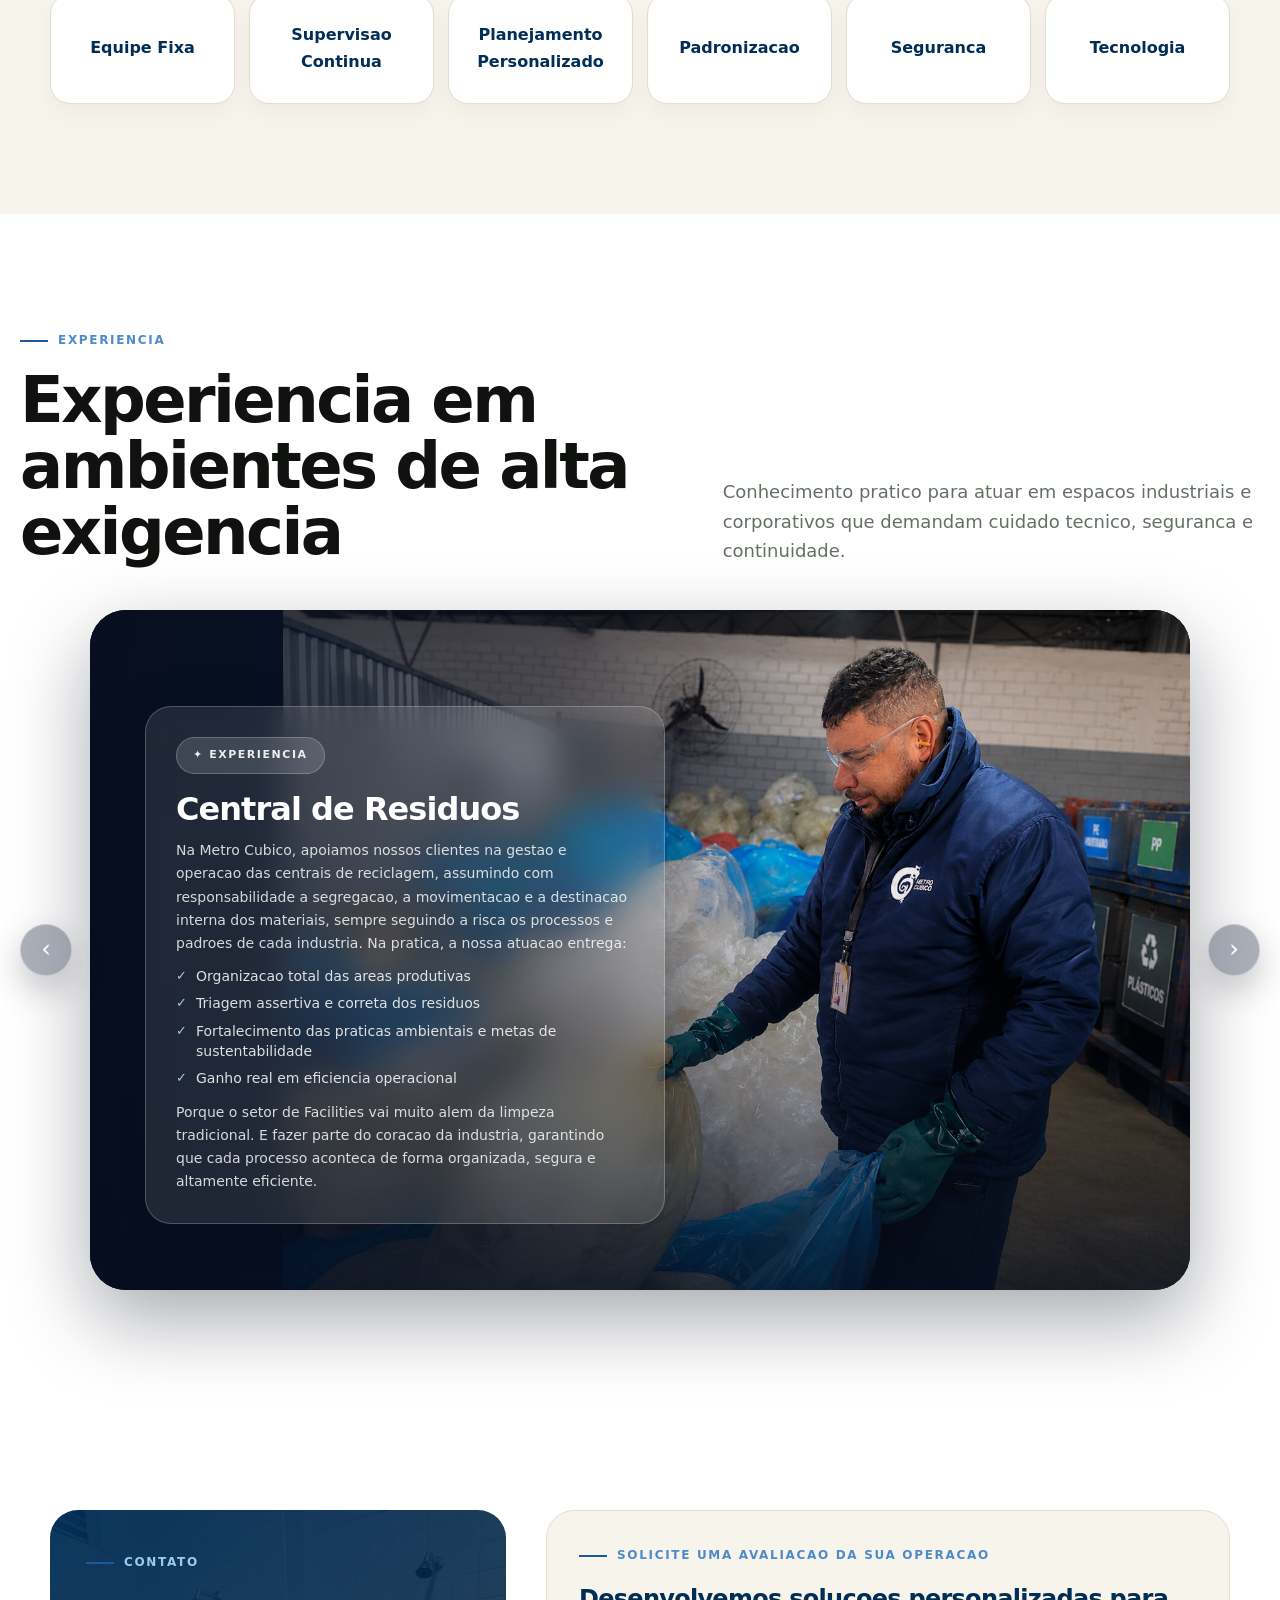
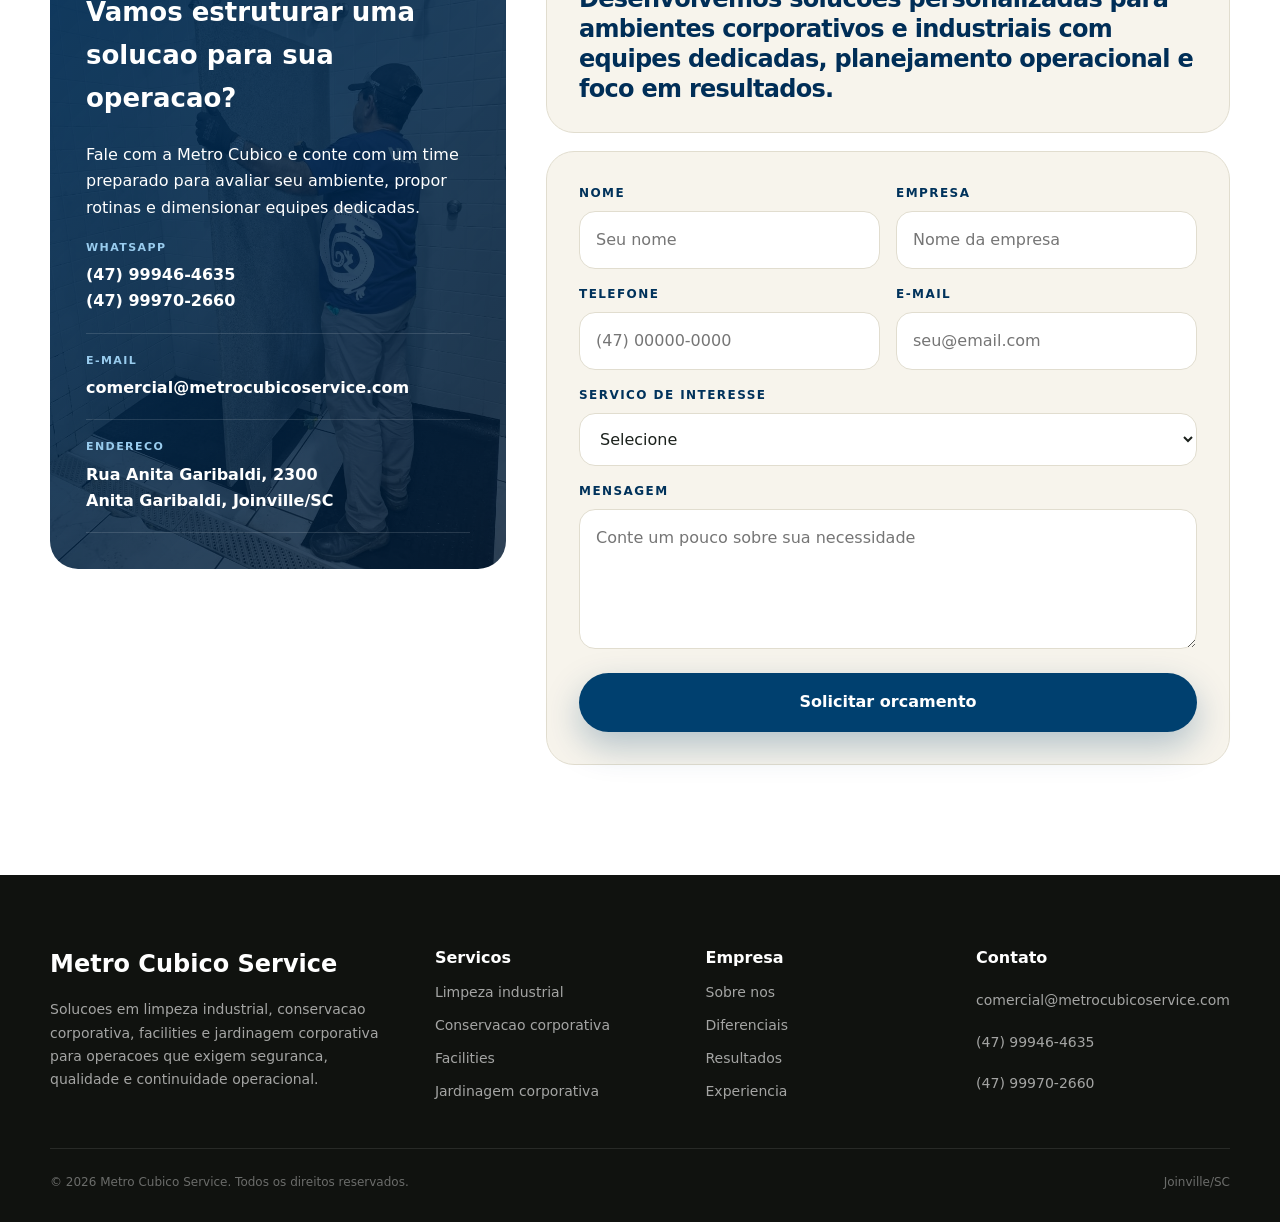
==== commit 82929a2c: "Remove botao Solicitar orcamento do hero em telas mobile" ====
--- a/index.html
+++ b/index.html
@@ -55,7 +55,7 @@
                     <h1>Metro Cubico <span>Service</span></h1>
                     <p>Solucoes em limpeza industrial, conservacao corporativa, facilities e jardinagem corporativa para operacoes que exigem seguranca, qualidade e continuidade operacional.</p>
                     <div class="hero-actions">
-                        <a class="btn btn-primary" href="#contato">Solicitar orcamento</a>
+                        <a class="btn btn-primary hero-cta-orcamento" href="#contato">Solicitar orcamento</a>
                         <a class="btn btn-outline" href="#servicos">Conhecer servicos</a>
                     </div>
                 </div>
--- a/style.css
+++ b/style.css
@@ -28,7 +28,7 @@
     button,input,textarea,select{font:inherit}
 
     .container{width:min(1180px,calc(100% - 40px));margin-inline:auto}
-    .eyebrow{display:inline-flex;align-items:center;gap:10px;font-size:12px;text-transform:uppercase;letter-spacing:.14em;font-weight:800;color:var(--blue-600);margin-bottom:18px}
+    .eyebrow{display:inline-flex;align-items:center;gap:10px;font-size:12px;text-transform:uppercase;letter-spacing:.14em;font-weight:800;color:var(--blue-400);margin-bottom:18px}
     .eyebrow:before{content:'';width:28px;height:2px;background:var(--blue-500);display:inline-block}
     .title{font-family:var(--font-title);font-size:clamp(36px,5vw,64px);line-height:1.03;letter-spacing:-.04em;color:var(--black)}
     .title span{color:var(--blue-600)}
@@ -63,7 +63,7 @@
     header .btn-outline{color:white;border-color:var(--blue-600);background:var(--blue-600);backdrop-filter:none;box-shadow:0 12px 28px rgba(0,64,111,.24);padding:13px 24px;white-space:nowrap;min-width:max-content}
     header .btn-outline:hover{background:var(--blue-800);border-color:var(--blue-800);color:white;transform:translateY(-2px)}
 
-    .hero{min-height:130vh;position:relative;display:grid;align-items:start;padding:170px 0 50px;color:white;background-color:var(--blue-600);background-image:linear-gradient(110deg,rgba(172,192,211,.42),rgba(0,26,51,.24),rgba(154,177,199,.38)),url('Foto Hero.png');background-size:cover,contain;background-position:center,center 62%;background-repeat:no-repeat;overflow:hidden}
+    .hero{min-height:130vh;position:relative;display:grid;align-items:start;padding:170px 0 50px;color:white;background-color:var(--blue-600);background-image:linear-gradient(110deg,rgba(172,192,211,.42),rgba(0,26,51,.24),rgba(154,177,199,.38)),url('Foto Hero.png');background-size:cover,auto 138%;background-position:center,center 0%;background-repeat:no-repeat;overflow:hidden}
     .hero:after{content:'';position:absolute;inset:auto 0 0;height:180px;background:linear-gradient(transparent,var(--cream));pointer-events:none}
     .hero-grid{position:absolute;inset:0;background-image:linear-gradient(rgba(255,255,255,.05) 1px,transparent 1px),linear-gradient(90deg,rgba(255,255,255,.05) 1px,transparent 1px);background-size:76px 76px;mask-image:linear-gradient(90deg,black,transparent)}
     .hero-content{position:relative;z-index:1;display:grid;grid-template-columns:1fr;gap:34px;align-items:start}
@@ -175,4 +175,4 @@
     .reveal{opacity:0;transform:translateY(28px);transition:.75s ease}.reveal.visible{opacity:1;transform:translateY(0)}
 
     @media(max-width:980px){.nav-links,.nav-actions{display:none}.menu-btn{display:block}.hero-content,.about-grid,.quality-grid,.career-box,.contact-grid,.jobs-hero-grid{grid-template-columns:1fr}.hero-panel{display:none}.stats-card{grid-template-columns:repeat(2,1fr)}.cards{grid-template-columns:1fr 1fr}.diff-grid{grid-template-columns:1fr 1fr}.segment-grid{grid-template-columns:repeat(3,1fr)}.portfolio-grid{grid-template-columns:1fr 1fr}.jobs-grid{grid-template-columns:1fr 1fr}.work:first-child{grid-row:auto}.testimonial-grid{grid-template-columns:1fr}.footer-grid{grid-template-columns:1fr 1fr}.contact-info{position:static}.curriculo-sidebar{position:static;top:auto}.curriculo-back{margin-bottom:28px}.photo-stack{min-height:420px}}
-    @media(max-width:640px){.container{width:min(100% - 28px,1180px)}section{padding:78px 0}.hero{min-height:100vh;padding:146px 0 60px}.jobs-hero{padding:120px 0 60px}.hero-actions,.section-head{display:block}.btn{width:100%;margin-top:10px}.stats-card,.cards,.diff-grid,.segment-grid,.portfolio-grid,.portfolio-page-grid,.form-row,.footer-grid,.jobs-grid{grid-template-columns:1fr}.job-card .btn{align-self:stretch}.stat{border-right:0;border-bottom:1px solid var(--line)}.photo-stack{min-height:360px}.photo-main{inset:0 0 90px 0}.photo-small{width:74%;height:190px}.badge{width:100px;height:100px;right:4px}.quality-card{min-height:300px;padding:28px}.quality-card h3{font-size:26px}.contact-info,.form{padding:24px}.curriculo-back-btn{margin-top:0}}+    @media(max-width:640px){.container{width:min(100% - 28px,1180px)}section{padding:78px 0}.hero{min-height:100vh;padding:146px 0 60px}.jobs-hero{padding:120px 0 60px}.hero-actions,.section-head{display:block}.hero-cta-orcamento{display:none}.btn{width:100%;margin-top:10px}.stats-card,.cards,.diff-grid,.segment-grid,.portfolio-grid,.portfolio-page-grid,.form-row,.footer-grid,.jobs-grid{grid-template-columns:1fr}.job-card .btn{align-self:stretch}.stat{border-right:0;border-bottom:1px solid var(--line)}.photo-stack{min-height:360px}.photo-main{inset:0 0 90px 0}.photo-small{width:74%;height:190px}.badge{width:100px;height:100px;right:4px}.quality-card{min-height:300px;padding:28px}.quality-card h3{font-size:26px}.contact-info,.form{padding:24px}.curriculo-back-btn{margin-top:0}}
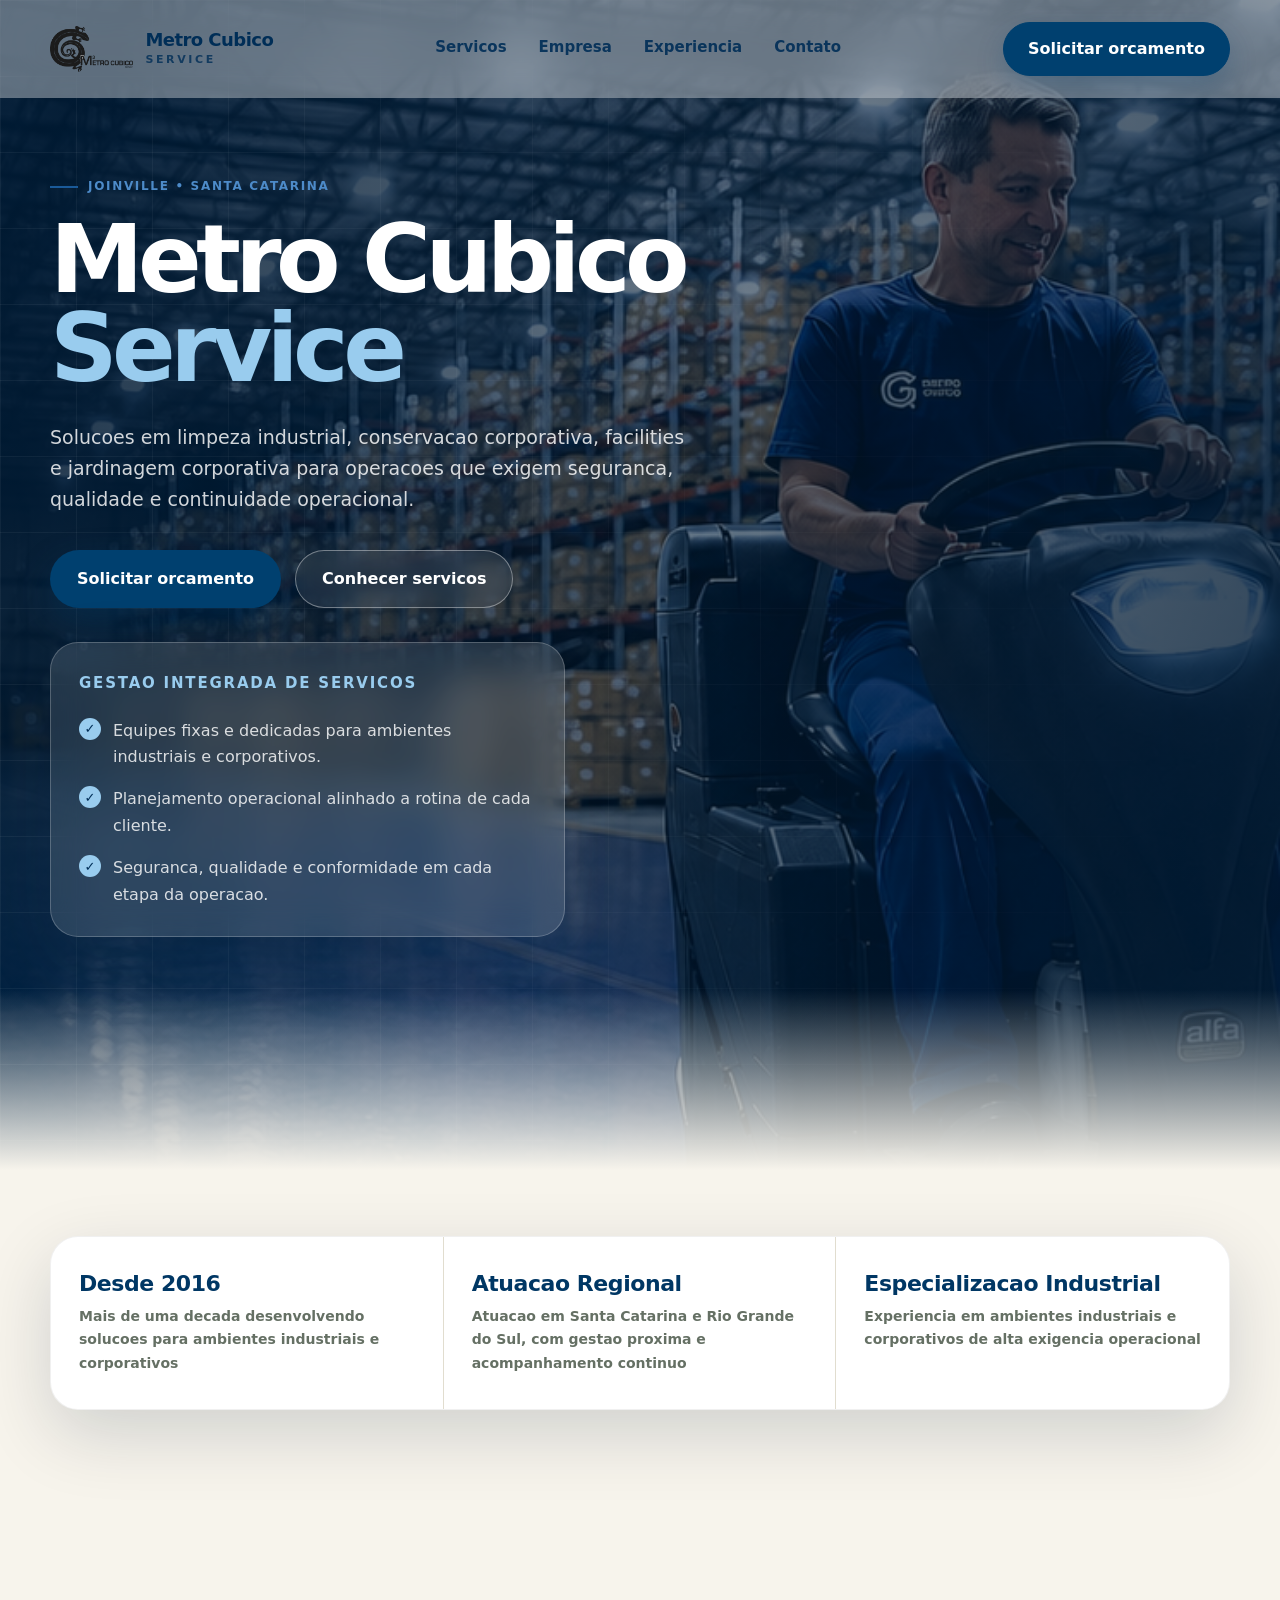
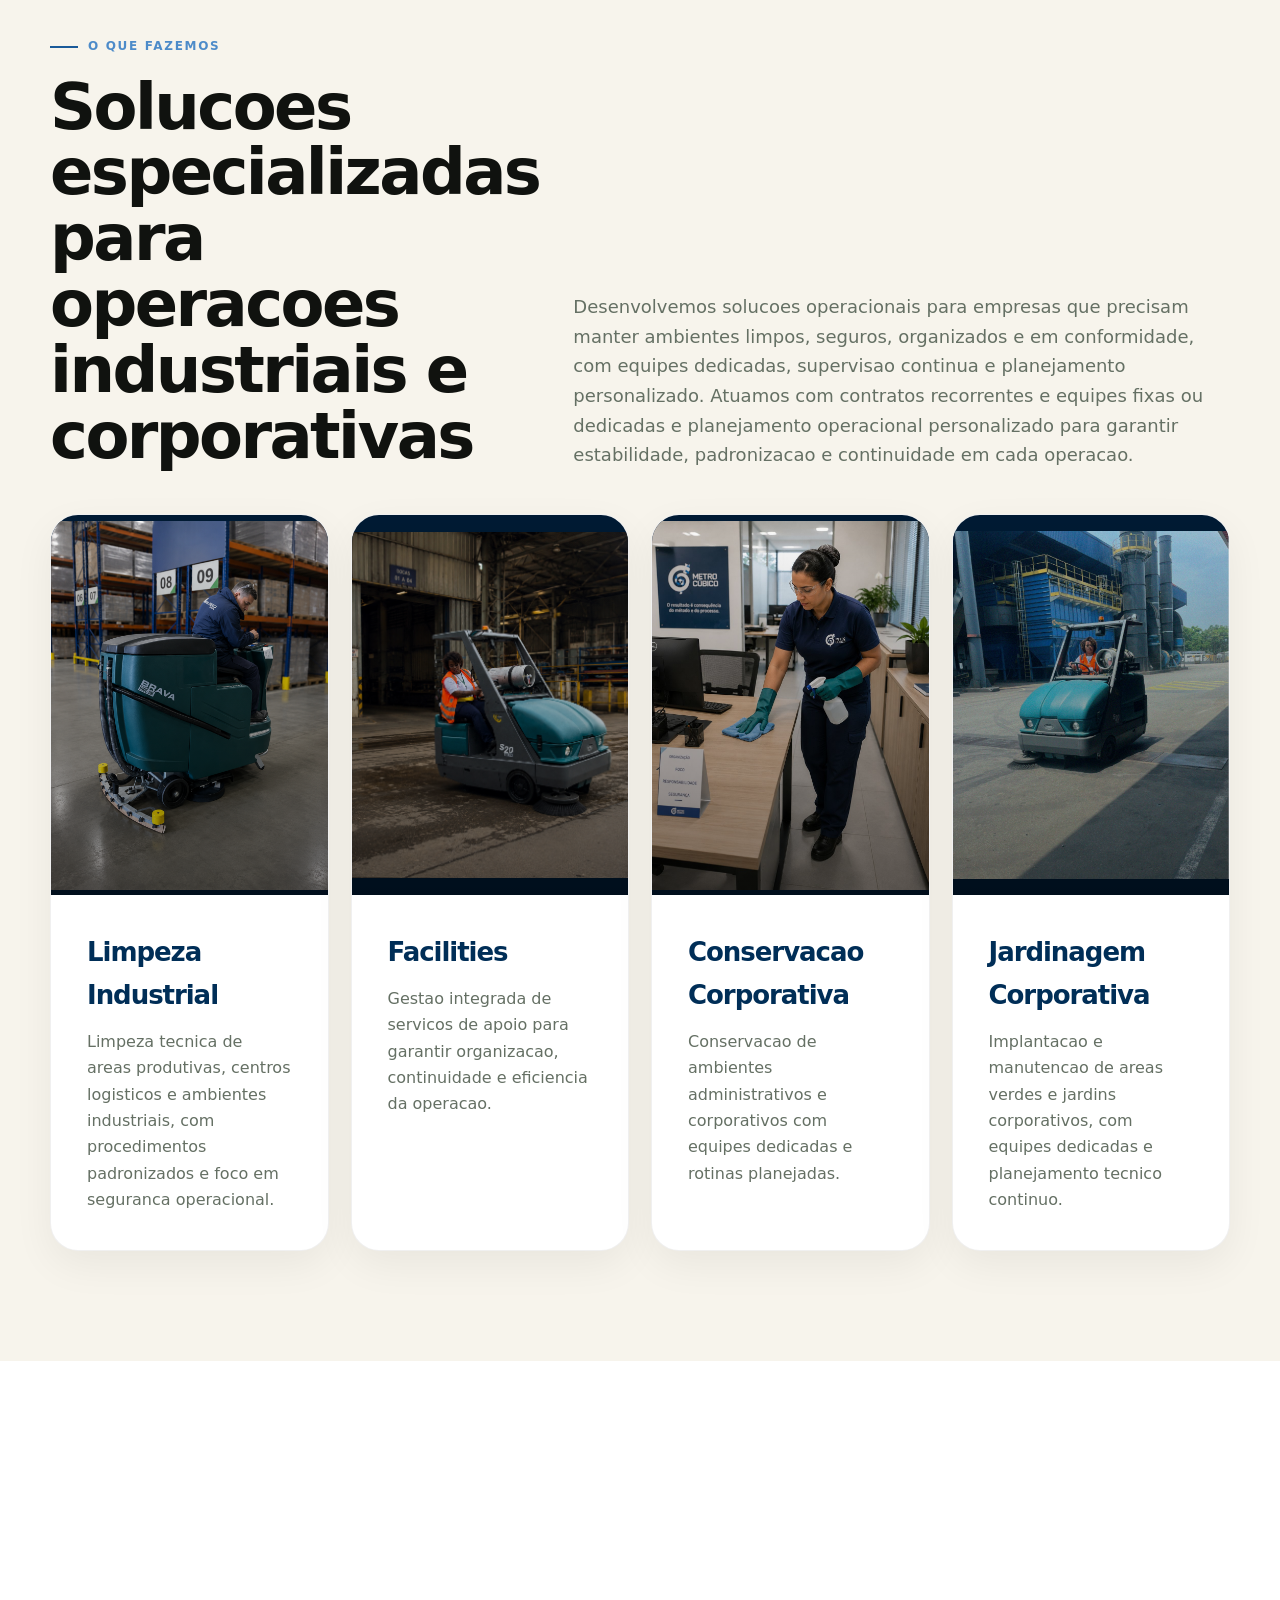
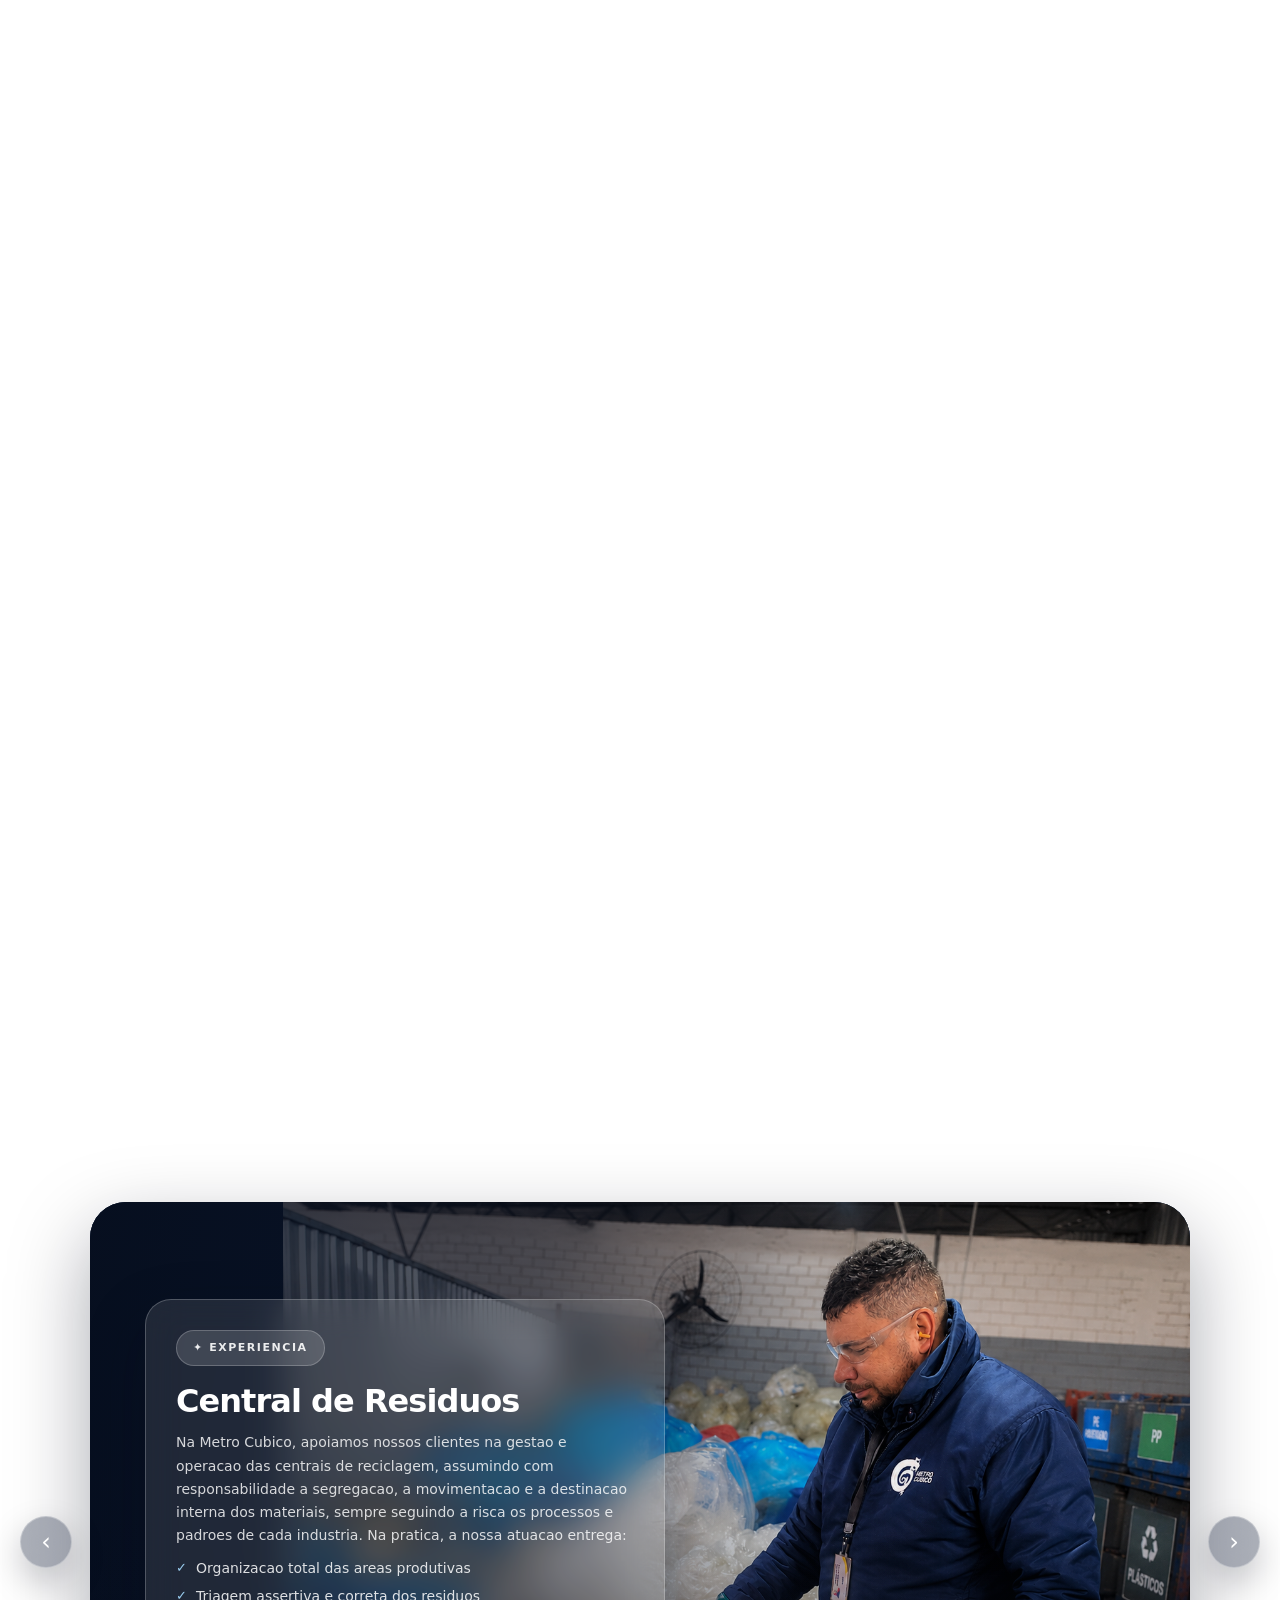
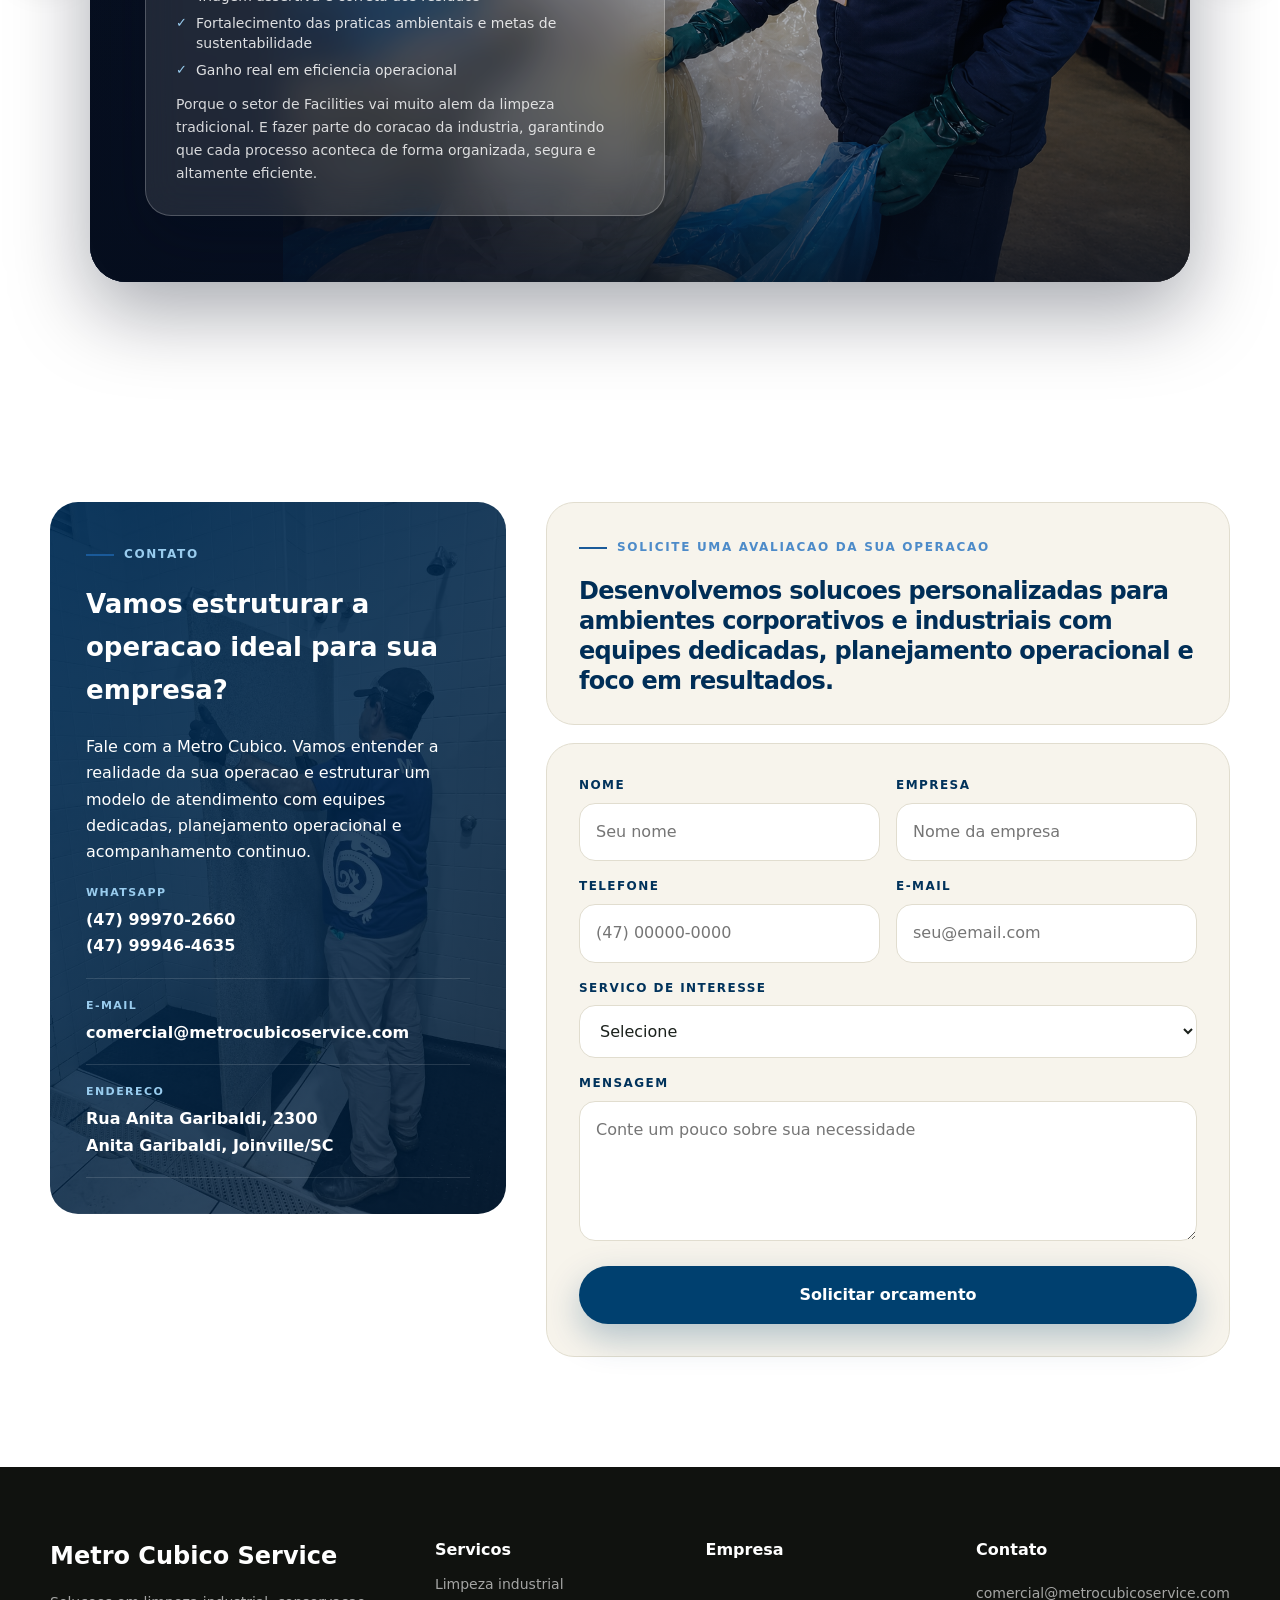
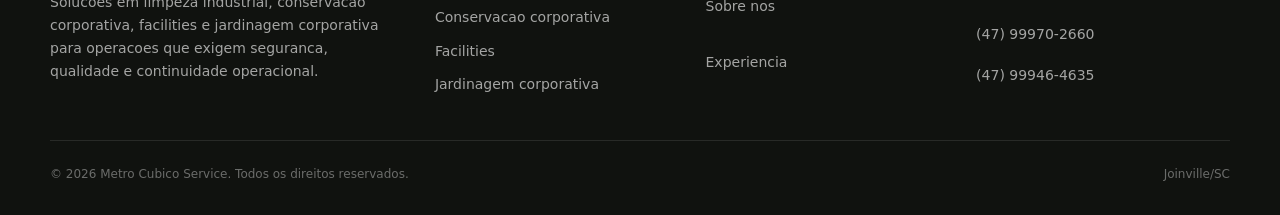
==== commit d9f7c0f9: "Reestrutura secoes da home: novos textos, reordena servicos, remove diferenciais/resultados/atendime" ====
--- a/index.html
+++ b/index.html
@@ -19,10 +19,7 @@
             </a>
             <nav class="nav-links" aria-label="Navegacao principal">
                 <a href="#servicos">Servicos</a>
-                <a href="#diferenciais">Diferenciais</a>
                 <a href="#sobre">Empresa</a>
-                <a href="#resultados">Resultados</a>
-                <a href="#atendimento">Atendimento</a>
                 <a href="#experiencia">Experiencia</a>
                 <a href="#contato">Contato</a>
             </nav>
@@ -37,10 +34,7 @@
         <button class="close-menu" type="button" onclick="closeMenu()" aria-label="Fechar menu">×</button>
         <nav>
             <a href="#servicos" onclick="closeMenu()">Servicos</a>
-            <a href="#diferenciais" onclick="closeMenu()">Diferenciais</a>
             <a href="#sobre" onclick="closeMenu()">Empresa</a>
-            <a href="#resultados" onclick="closeMenu()">Resultados</a>
-            <a href="#atendimento" onclick="closeMenu()">Atendimento</a>
             <a href="#experiencia" onclick="closeMenu()">Experiencia</a>
             <a href="#contato" onclick="closeMenu()">Contato</a>
         </nav>
@@ -74,20 +68,16 @@
             <div class="container">
                 <div class="stats-card">
                     <div class="stat">
-                        <strong>2016</strong>
-                        <span>Fundada em</span>
+                        <strong>Desde 2016</strong>
+                        <span>Mais de uma decada desenvolvendo solucoes para ambientes industriais e corporativos</span>
                     </div>
                     <div class="stat">
-                        <strong>100%</strong>
-                        <span>Foco B2B em industrias</span>
+                        <strong>Atuacao Regional</strong>
+                        <span>Atuacao em Santa Catarina e Rio Grande do Sul, com gestao proxima e acompanhamento continuo</span>
                     </div>
                     <div class="stat">
-                        <strong>Facilities</strong>
-                        <span>Gestao integrada de servicos</span>
-                    </div>
-                    <div class="stat">
-                        <strong>Seguranca</strong>
-                        <span>Qualidade e conformidade operacional</span>
+                        <strong>Especializacao Industrial</strong>
+                        <span>Experiencia em ambientes industriais e corporativos de alta exigencia operacional</span>
                     </div>
                 </div>
             </div>
@@ -98,31 +88,38 @@
                 <div class="section-head reveal">
                     <div>
                         <span class="eyebrow">O que fazemos</span>
-                        <h2 class="title">Servicos especializados para ambientes industriais e corporativos</h2>
-                    </div>
-                    <p class="subtitle">A Metro Cubico oferece solucoes integradas de limpeza industrial, conservacao corporativa, facilities, apoio operacional, implantacao e manutencao de areas verdes.</p>
+                        <h2 class="title">Solucoes especializadas para operacoes industriais e corporativas</h2>
+                    </div>
+                    <p class="subtitle">Desenvolvemos solucoes operacionais para empresas que precisam manter ambientes limpos, seguros, organizados e em conformidade, com equipes dedicadas, supervisao continua e planejamento personalizado. Atuamos com contratos recorrentes e equipes fixas ou dedicadas e planejamento operacional personalizado para garantir estabilidade, padronizacao e continuidade em cada operacao.</p>
                 </div>
                 <div class="cards">
                     <article class="service reveal">
                         <div class="service-img" style="background-image:url('foto0.png')"></div>
                         <div class="service-body">
                             <h3>Limpeza Industrial</h3>
-                            <p>LExecução de serviços de limpeza em áreas produtivas, galpões, centros logísticos e ambientes industriais, com procedimentos padronizados e foco em segurança operacional</p>
+                            <p>Limpeza tecnica de areas produtivas, centros logisticos e ambientes industriais, com procedimentos padronizados e foco em seguranca operacional.</p>
                         </div>
                     </article>
                     <article class="service reveal">
                         <div class="service-img" style="background-image:url('foto1.png')"></div>
                         <div class="service-body">
                             <h3>Facilities</h3>
-                            <p>Gestão integrada de serviços de apoio à operação, incluindo limpeza, conservação, suporte operacional e atendimento às necessidades da infraestrutura corporativa.</p>
+                            <p>Gestao integrada de servicos de apoio para garantir organizacao, continuidade e eficiencia da operacao.</p>
                         </div>
                     </article>
                     <article class="service reveal">
                         <div class="service-img service-img-contain" style="background-image:url('foto4.jpeg')"></div>
                         <div class="service-body">
                             <h3>Conservacao Corporativa</h3>
-                            <p>Manutenção da limpeza e organização das áreas administrativas, escritórios, recepções, centros educativos e ambientes corporativos</p>
-                 
+                            <p>Conservacao de ambientes administrativos e corporativos com equipes dedicadas e rotinas planejadas.</p>
+                        </div>
+                    </article>
+                    <article class="service reveal">
+                        <div class="service-img" style="background-image:url('foto2.png')"></div>
+                        <div class="service-body">
+                            <h3>Jardinagem Corporativa</h3>
+                            <p>Implantacao e manutencao de areas verdes e jardins corporativos, com equipes dedicadas e planejamento tecnico continuo.</p>
+                        </div>
                     </article>
                 </div>
             </div>
@@ -137,109 +134,25 @@
                 </div>
                 <div class="about-text reveal">
                     <span class="eyebrow">Sobre a Metro Cubico</span>
-                    <h2 class="title">Mais de uma decada desenvolvendo solucoes para ambientes corporativos e industriais.</h2>
-                    <p>Desde 2016, a Metro Cubico atua no desenvolvimento de solucoes personalizadas para empresas que precisam manter ambientes limpos, seguros, organizados e alinhados as exigencias operacionais.</p>
-                    <p>Nosso trabalho combina equipes dedicadas, supervisao proxima, equipamentos profissionais e planejamento sob medida para cada operacao.</p>
+                    <h2 class="title">O diferencial esta em como fazemos</h2>
+                    <p>A qualidade de uma operacao nao depende apenas da execucao. Ela e construida por meio de processos padronizados, equipes treinadas, supervisao continua e gestao operacional. E essa a forma de trabalhar que garante resultados consistentes ao longo do tempo.</p>
                     <div class="values">
                         <div class="value">
                             <h4>Planejamento</h4>
-                            <p>Rotinas definidas conforme a necessidade de cada ambiente.</p>
-                        </div>
-                        <div class="value">
-                            <h4>Continuidade</h4>
-                            <p>Equipes preparadas para manter a operacao fluindo todos os dias.</p>
+                        </div>
+                        <div class="value">
+                            <h4>Padronizacao</h4>
+                        </div>
+                        <div class="value">
+                            <h4>Treinamento</h4>
                         </div>
                         <div class="value">
                             <h4>Supervisao</h4>
-                            <p>Acompanhamento proximo para garantir padrao, ajustes rapidos e qualidade na entrega.</p>
-                        </div>
-                    </div>
-                </div>
-            </div>
-        </section>
-
-        <section class="dark" id="diferenciais">
-            <div class="container">
-                <div class="section-head reveal">
-                    <div>
-                        <span class="eyebrow">Diferenciais</span>
-                        <h2 class="title">Estrutura, tecnologia e gestao para operacoes exigentes</h2>
-                    </div>
-                    <p class="subtitle">Atuamos com padrao operacional, acompanhamento continuo e recursos adequados para ambientes de alta responsabilidade.</p>
-                </div>
-                <div class="diff-grid">
-                    <article class="diff reveal">
-                        <strong>01</strong>
-                        <h3>Automacao de Rocada</h3>
-                        <p>Robos autonomos para ganho de eficiencia, padronizacao e seguranca na manutencao de areas verdes.</p>
-                    </article>
-                    <article class="diff reveal">
-                        <strong>02</strong>
-                        <h3>Equipe Treinada</h3>
-                        <p>Gestao operacional com profissionais capacitados para rotinas industriais e corporativas.</p>
-                    </article>
-                    <article class="diff reveal">
-                        <strong>03</strong>
-                        <h3>Equipamentos Profissionais</h3>
-                        <p>Maquinas, ferramentas e insumos adequados para cada ambiente e nivel de exigencia.</p>
-                    </article>
-                    <article class="diff reveal">
-                        <strong>04</strong>
-                        <h3>Gestao Personalizada da Operacao</h3>
-                        <p>Planos de atendimento ajustados a realidade de cada cliente, com supervisao e indicadores claros.</p>
-                    </article>
-                </div>
-            </div>
-        </section>
-
-        <section class="quality" id="resultados">
-            <div class="container quality-grid">
-                <div class="reveal">
-                    <span class="eyebrow">Processo</span>
-                    <h2 class="title">Como garantimos resultados consistentes</h2>
-                    <p class="subtitle">Solucoes planejadas, equipes acompanhadas e execucao padronizada para reduzir riscos, aumentar previsibilidade e manter a operacao em conformidade.</p>
-                    <div class="quality-list">
-                        <div class="quality-item">
-                            <span class="check">✓</span>
-                            <p><strong>Planejamento Sob Medida</strong><br>Analise do ambiente, rotina operacional e necessidades de cada contrato.</p>
-                        </div>
-                        <div class="quality-item">
-                            <span class="check">✓</span>
-                            <p><strong>Seguranca e Conformidade</strong><br>Procedimentos alinhados as exigencias de seguranca e qualidade.</p>
-                        </div>
-                        <div class="quality-item">
-                            <span class="check">✓</span>
-                            <p><strong>Gestao Operacional Ativa</strong><br>Supervisao, acompanhamento e ajustes continuos na rotina de atendimento.</p>
-                        </div>
-                        <div class="quality-item">
-                            <span class="check">✓</span>
-                            <p><strong>Equipamentos e Tecnologia</strong><br>Uso de recursos profissionais para eficiencia, padrao e produtividade.</p>
-                        </div>
-                    </div>
-                </div>
-                <aside class="quality-card reveal" style="background-image:linear-gradient(135deg,rgba(0,26,51,.82),rgba(0,26,51,.68)),url('foto14.jpg');background-size:cover;background-position:center;">
-                    <h3>Operacoes mais limpas, seguras e organizadas.</h3>
-                    <p>Um modelo de trabalho pensado para empresas que dependem de ambientes bem cuidados para manter produtividade, imagem e continuidade operacional.</p>
-                </aside>
-            </div>
-        </section>
-
-        <section class="segments" id="atendimento">
-            <div class="container">
-                <div class="section-head reveal">
-                    <div>
-                        <span class="eyebrow">Modelo de Atendimento</span>
-                        <h2 class="title">Equipes fixas e dedicadas para a rotina da sua operacao</h2>
-                    </div>
-                    <p class="subtitle">Atuamos com equipes fixas, dedicadas e supervisionadas para garantir previsibilidade, padronizacao e aderencia ao ambiente de cada cliente.</p>
-                </div>
-                <div class="segment-grid">
-                    <div class="segment reveal">Equipe Fixa</div>
-                    <div class="segment reveal">Supervisao Continua</div>
-                    <div class="segment reveal">Planejamento Personalizado</div>
-                    <div class="segment reveal">Padronizacao</div>
-                    <div class="segment reveal">Seguranca</div>
-                    <div class="segment reveal">Tecnologia</div>
+                        </div>
+                        <div class="value">
+                            <h4>Continuidade operacional</h4>
+                        </div>
+                    </div>
                 </div>
             </div>
         </section>
@@ -290,22 +203,44 @@
                             <div class="hero-slide">
                                 <div class="hero-glass hero-glass-lg">
                                     <span class="hero-badge">✦ Experiencia</span>
-                                    <h3>Fundicoes</h3>
-                                    <p>Rotinas de limpeza e conservacao para ambientes produtivos de alta demanda.</p>
+                                    <h3>Fundicao</h3>
+                                    <p>Em fundicoes, a limpeza faz parte da rotina operacional. Ambientes com altas temperaturas, grande concentracao de poeira e intenso fluxo de pessoas exigem procedimentos continuos para preservar a organizacao e a seguranca. Na pratica, nossa atuacao inclui:</p>
+                                    <ul class="hero-list-mini">
+                                        <li>Limpeza continua de pisos e corredores da area produtiva</li>
+                                        <li>Conservacao das entradas e areas administrativas da fundicao</li>
+                                        <li>Remocao de poeira e residuos das areas de circulacao</li>
+                                        <li>Organizacao dos ambientes para favorecer a seguranca e a mobilidade da operacao</li>
+                                    </ul>
+                                    <p>Em ambientes de fundicao, manter corredores e areas de circulacao limpos vai alem da conservacao. Contribui para a seguranca dos colaboradores, facilita a movimentacao da operacao e preserva as condicoes adequadas de trabalho em um ambiente naturalmente desafiador.</p>
                                 </div>
                             </div>
                             <div class="hero-slide">
                                 <div class="hero-glass hero-glass-lg">
                                     <span class="hero-badge">✦ Experiencia</span>
                                     <h3>Usinagem</h3>
-                                    <p>Atendimento especializado para areas tecnicas, produtivas e de apoio.</p>
-                                </div>
-                            </div>
-                            <div class="hero-slide">
-                                <div class="hero-glass">
-                                    <span class="hero-badge">✦ Experiencia</span>
-                                    <h3>Areas Externas e Jardins Corporativos</h3>
-                                    <p>Manutencao de areas verdes, jardins, acessos externos e ambientes de circulacao.</p>
+                                    <p>Em areas de usinagem, a limpeza precisa acompanhar o ritmo da producao. Nossa equipe atua para controlar residuos do processo, manter areas organizadas e reduzir riscos decorrentes do acumulo de oleo e cavacos. Na pratica, nossa atuacao inclui:</p>
+                                    <ul class="hero-list-mini">
+                                        <li>Limpeza continua de pisos com residuos oleosos</li>
+                                        <li>Remocao de cavacos e residuos do processo</li>
+                                        <li>Limpeza de vidros em area de usinagem com remocao de pelicula oleosa e residuos aderidos ao processo</li>
+                                        <li>Conservacao das areas produtivas e de circulacao</li>
+                                    </ul>
+                                    <p>Em ambientes de usinagem, a limpeza vai alem da organizacao. Ela contribui diretamente para a seguranca das equipes, reduz riscos de escorregamentos e mantem a operacao preparada para produzir com continuidade.</p>
+                                </div>
+                            </div>
+                            <div class="hero-slide">
+                                <div class="hero-glass hero-glass-lg">
+                                    <span class="hero-badge">✦ Experiencia</span>
+                                    <h3>Paisagismo e Manutencao de Areas Verdes</h3>
+                                    <p>Em ambientes corporativos e industriais, as areas verdes tambem fazem parte da experiencia, da seguranca e da identidade da empresa. Por isso, nossos projetos paisagisticos sao desenvolvidos para operacoes onde tambem realizamos a implantacao e a manutencao continua, garantindo continuidade tecnica e a evolucao do paisagismo ao longo do tempo. Na pratica, nossa atuacao contempla:</p>
+                                    <ul class="hero-list-mini">
+                                        <li>Desenvolvimento de projetos paisagisticos para operacoes atendidas pela Metro Cubico</li>
+                                        <li>Implantacao de areas verdes e jardins corporativos</li>
+                                        <li>Manutencao continua por equipes dedicadas</li>
+                                        <li>Supervisao tecnica e planejamento das atividades</li>
+                                        <li>Tecnologias aplicadas a manutencao, como rocada robotizada em operacoes compativeis</li>
+                                    </ul>
+                                    <p>Ao integrar projeto, implantacao e manutencao sob uma unica gestao, preservamos o conhecimento tecnico sobre cada area verde, garantindo maior qualidade na execucao, continuidade dos cuidados e evolucao consistente do paisagismo ao longo do tempo.</p>
                                 </div>
                             </div>
                         </div>
@@ -322,12 +257,12 @@
             <div class="container contact-grid">
                 <div class="contact-info reveal" style="background-image:linear-gradient(135deg,rgba(0,46,87,.92),rgba(0,26,51,.78)),url('foto15.jpg');background-size:cover;background-position:center;">
                     <span class="eyebrow">Contato</span>
-                    <h3>Vamos estruturar uma solucao para sua operacao?</h3>
-                    <p>Fale com a Metro Cubico e conte com um time preparado para avaliar seu ambiente, propor rotinas e dimensionar equipes dedicadas.</p>
+                    <h3>Vamos estruturar a operacao ideal para sua empresa?</h3>
+                    <p>Fale com a Metro Cubico. Vamos entender a realidade da sua operacao e estruturar um modelo de atendimento com equipes dedicadas, planejamento operacional e acompanhamento continuo.</p>
                     <div class="contact-line">
                         <span>WhatsApp</span>
-                        <a href="https://wa.me/5547999464635" target="_blank" rel="noopener">(47) 99946-4635</a><br>
-                        <a href="https://wa.me/5547999702660" target="_blank" rel="noopener">(47) 99970-2660</a>
+                        <a href="https://wa.me/5547999702660" target="_blank" rel="noopener">(47) 99970-2660</a><br>
+                        <a href="https://wa.me/5547999464635" target="_blank" rel="noopener">(47) 99946-4635</a>
                     </div>
                     <div class="contact-line">
                         <span>E-mail</span>
@@ -404,15 +339,13 @@
             <div class="footer-col">
                 <h4>Empresa</h4>
                 <a href="#sobre">Sobre nos</a>
-                <a href="#diferenciais">Diferenciais</a>
-                <a href="#resultados">Resultados</a>
                 <a href="#experiencia">Experiencia</a>
             </div>
             <div class="footer-col">
                 <h4>Contato</h4>
                 <a href="mailto:comercial@metrocubicoservice.com">comercial@metrocubicoservice.com</a>
+                <a href="https://wa.me/5547999702660" target="_blank" rel="noopener">(47) 99970-2660</a>
                 <a href="https://wa.me/5547999464635" target="_blank" rel="noopener">(47) 99946-4635</a>
-                <a href="https://wa.me/5547999702660" target="_blank" rel="noopener">(47) 99970-2660</a>
             </div>
         </div>
         <div class="container footer-bottom">
--- a/style.css
+++ b/style.css
@@ -77,15 +77,15 @@
     .check{width:22px;height:22px;border-radius:50%;background:#99ccee;color:var(--blue-900);display:grid;place-items:center;font-weight:900;flex:0 0 22px;font-size:13px}
 
     .stats{position:relative;z-index:2;margin-top:-44px}
-    .stats-card{background:white;border-radius:var(--radius);box-shadow:var(--shadow);display:grid;grid-template-columns:repeat(4,1fr);overflow:hidden;border:1px solid rgba(0,0,0,.06)}
+    .stats-card{background:white;border-radius:var(--radius);box-shadow:var(--shadow);display:grid;grid-template-columns:repeat(3,1fr);overflow:hidden;border:1px solid rgba(0,0,0,.06)}
     .stat{padding:34px 28px;border-right:1px solid var(--line)}.stat:last-child{border-right:0}
-    .stat strong{display:block;font-size:clamp(28px,4vw,46px);line-height:1;font-weight:900;color:var(--blue-700);letter-spacing:-.05em}
+    .stat strong{display:block;font-size:clamp(18px,2vw,22px);line-height:1.2;font-weight:900;color:var(--blue-700);letter-spacing:-.02em}
     .stat span{display:block;margin-top:8px;color:var(--muted);font-weight:700;font-size:14px}
 
     section{padding:110px 0}.section-head{display:flex;align-items:end;justify-content:space-between;gap:34px;margin-bottom:44px}.section-head .subtitle{margin-top:0}
 
     .solutions{background:var(--cream)}
-    .cards{display:grid;grid-template-columns:repeat(3,1fr);gap:22px}
+    .cards{display:grid;grid-template-columns:repeat(4,1fr);gap:22px}
     .service{min-height:500px;background:white;border-radius:var(--radius);overflow:hidden;box-shadow:0 14px 40px rgba(0,0,0,.06);border:1px solid rgba(0,0,0,.06);transition:.3s ease}
     .service:hover{transform:translateY(-8px);box-shadow:var(--shadow)}
     .service-img{height:380px;background-size:100% auto;background-repeat:no-repeat;background-position:center;background-color:var(--blue-950);position:relative}
@@ -175,4 +175,4 @@
     .reveal{opacity:0;transform:translateY(28px);transition:.75s ease}.reveal.visible{opacity:1;transform:translateY(0)}
 
     @media(max-width:980px){.nav-links,.nav-actions{display:none}.menu-btn{display:block}.hero-content,.about-grid,.quality-grid,.career-box,.contact-grid,.jobs-hero-grid{grid-template-columns:1fr}.hero-panel{display:none}.stats-card{grid-template-columns:repeat(2,1fr)}.cards{grid-template-columns:1fr 1fr}.diff-grid{grid-template-columns:1fr 1fr}.segment-grid{grid-template-columns:repeat(3,1fr)}.portfolio-grid{grid-template-columns:1fr 1fr}.jobs-grid{grid-template-columns:1fr 1fr}.work:first-child{grid-row:auto}.testimonial-grid{grid-template-columns:1fr}.footer-grid{grid-template-columns:1fr 1fr}.contact-info{position:static}.curriculo-sidebar{position:static;top:auto}.curriculo-back{margin-bottom:28px}.photo-stack{min-height:420px}}
-    @media(max-width:640px){.container{width:min(100% - 28px,1180px)}section{padding:78px 0}.hero{min-height:100vh;padding:146px 0 60px}.jobs-hero{padding:120px 0 60px}.hero-actions,.section-head{display:block}.hero-cta-orcamento{display:none}.btn{width:100%;margin-top:10px}.stats-card,.cards,.diff-grid,.segment-grid,.portfolio-grid,.portfolio-page-grid,.form-row,.footer-grid,.jobs-grid{grid-template-columns:1fr}.job-card .btn{align-self:stretch}.stat{border-right:0;border-bottom:1px solid var(--line)}.photo-stack{min-height:360px}.photo-main{inset:0 0 90px 0}.photo-small{width:74%;height:190px}.badge{width:100px;height:100px;right:4px}.quality-card{min-height:300px;padding:28px}.quality-card h3{font-size:26px}.contact-info,.form{padding:24px}.curriculo-back-btn{margin-top:0}}+    @media(max-width:640px){.container{width:min(100% - 28px,1180px)}section{padding:78px 0}.hero{min-height:100vh;padding:146px 0 60px}.jobs-hero{padding:120px 0 60px}.section-head{display:block}.hero-actions{display:none}.btn{width:100%;margin-top:10px}.stats-card,.cards,.diff-grid,.segment-grid,.portfolio-grid,.portfolio-page-grid,.form-row,.footer-grid,.jobs-grid{grid-template-columns:1fr}.job-card .btn{align-self:stretch}.stat{border-right:0;border-bottom:1px solid var(--line)}.photo-stack{min-height:360px}.photo-main{inset:0 0 90px 0}.photo-small{width:74%;height:190px}.badge{width:100px;height:100px;right:4px}.quality-card{min-height:300px;padding:28px}.quality-card h3{font-size:26px}.contact-info,.form{padding:24px}.curriculo-back-btn{margin-top:0}}
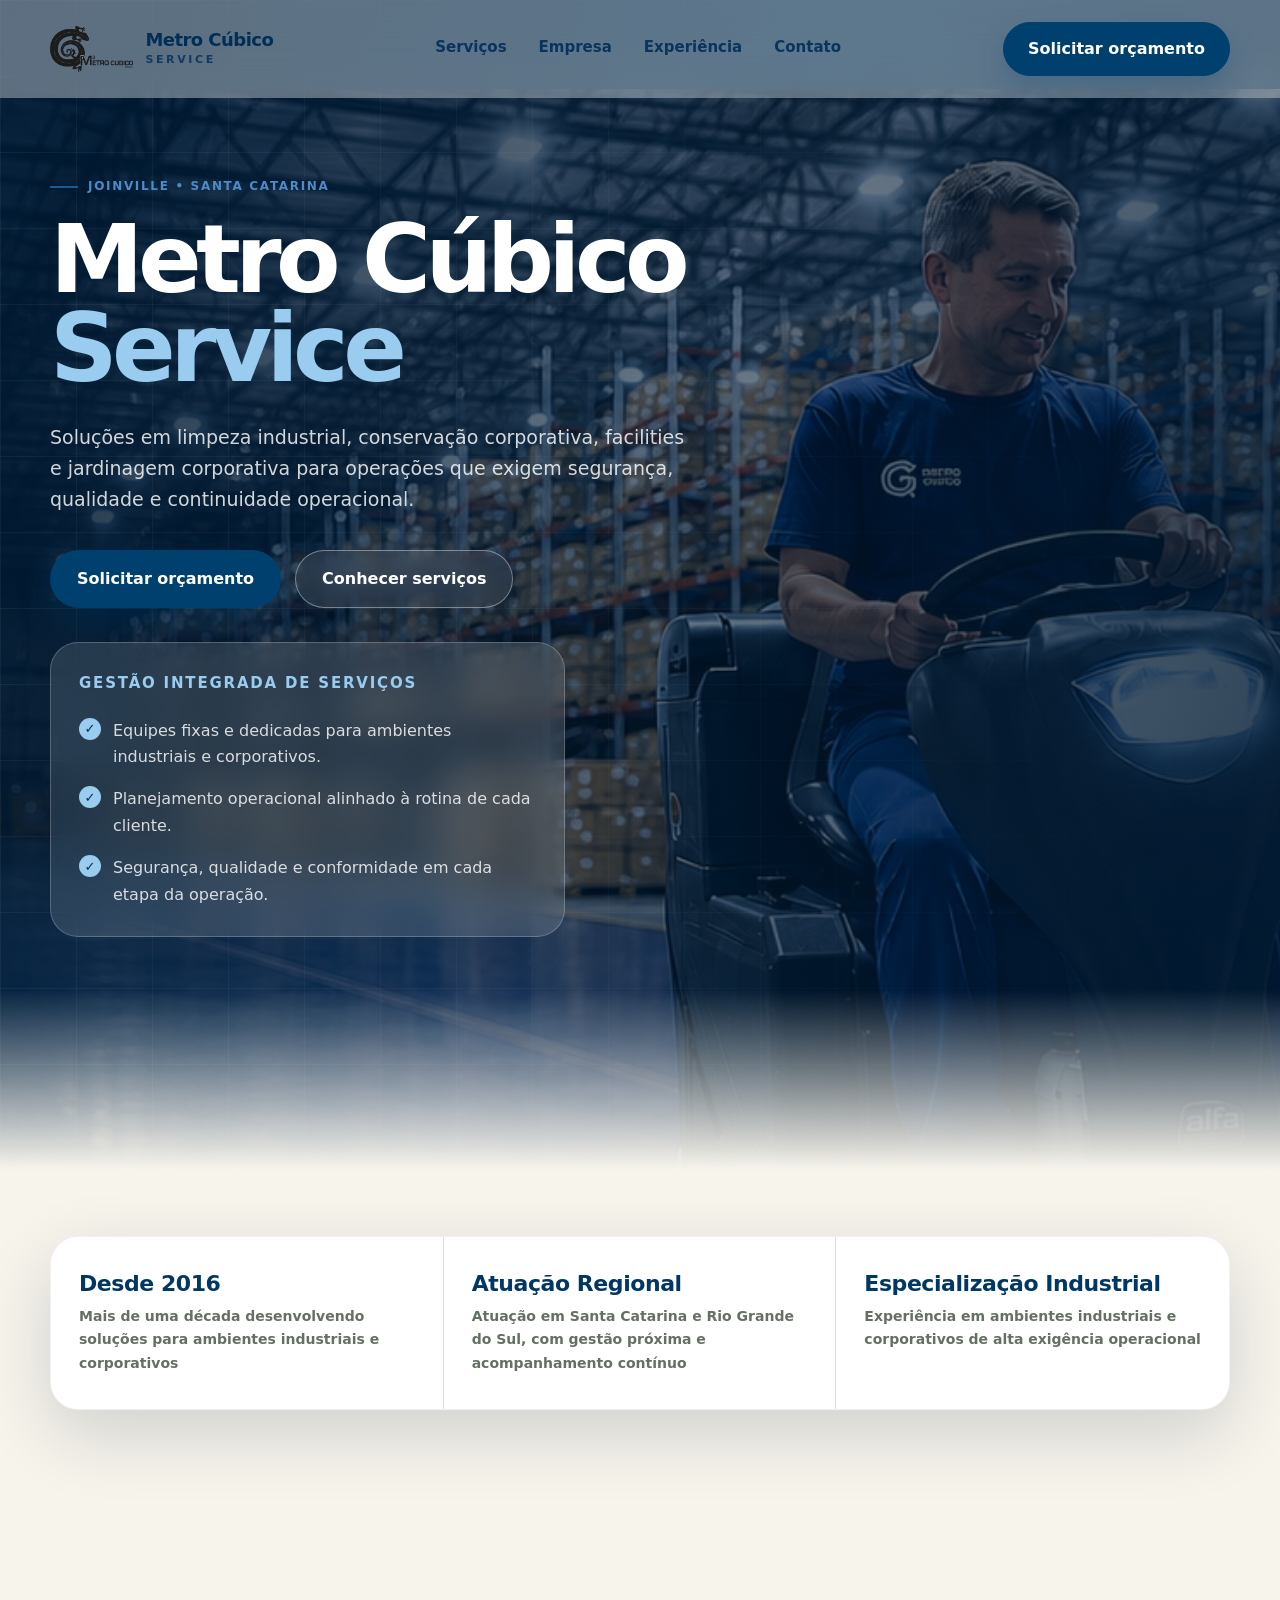
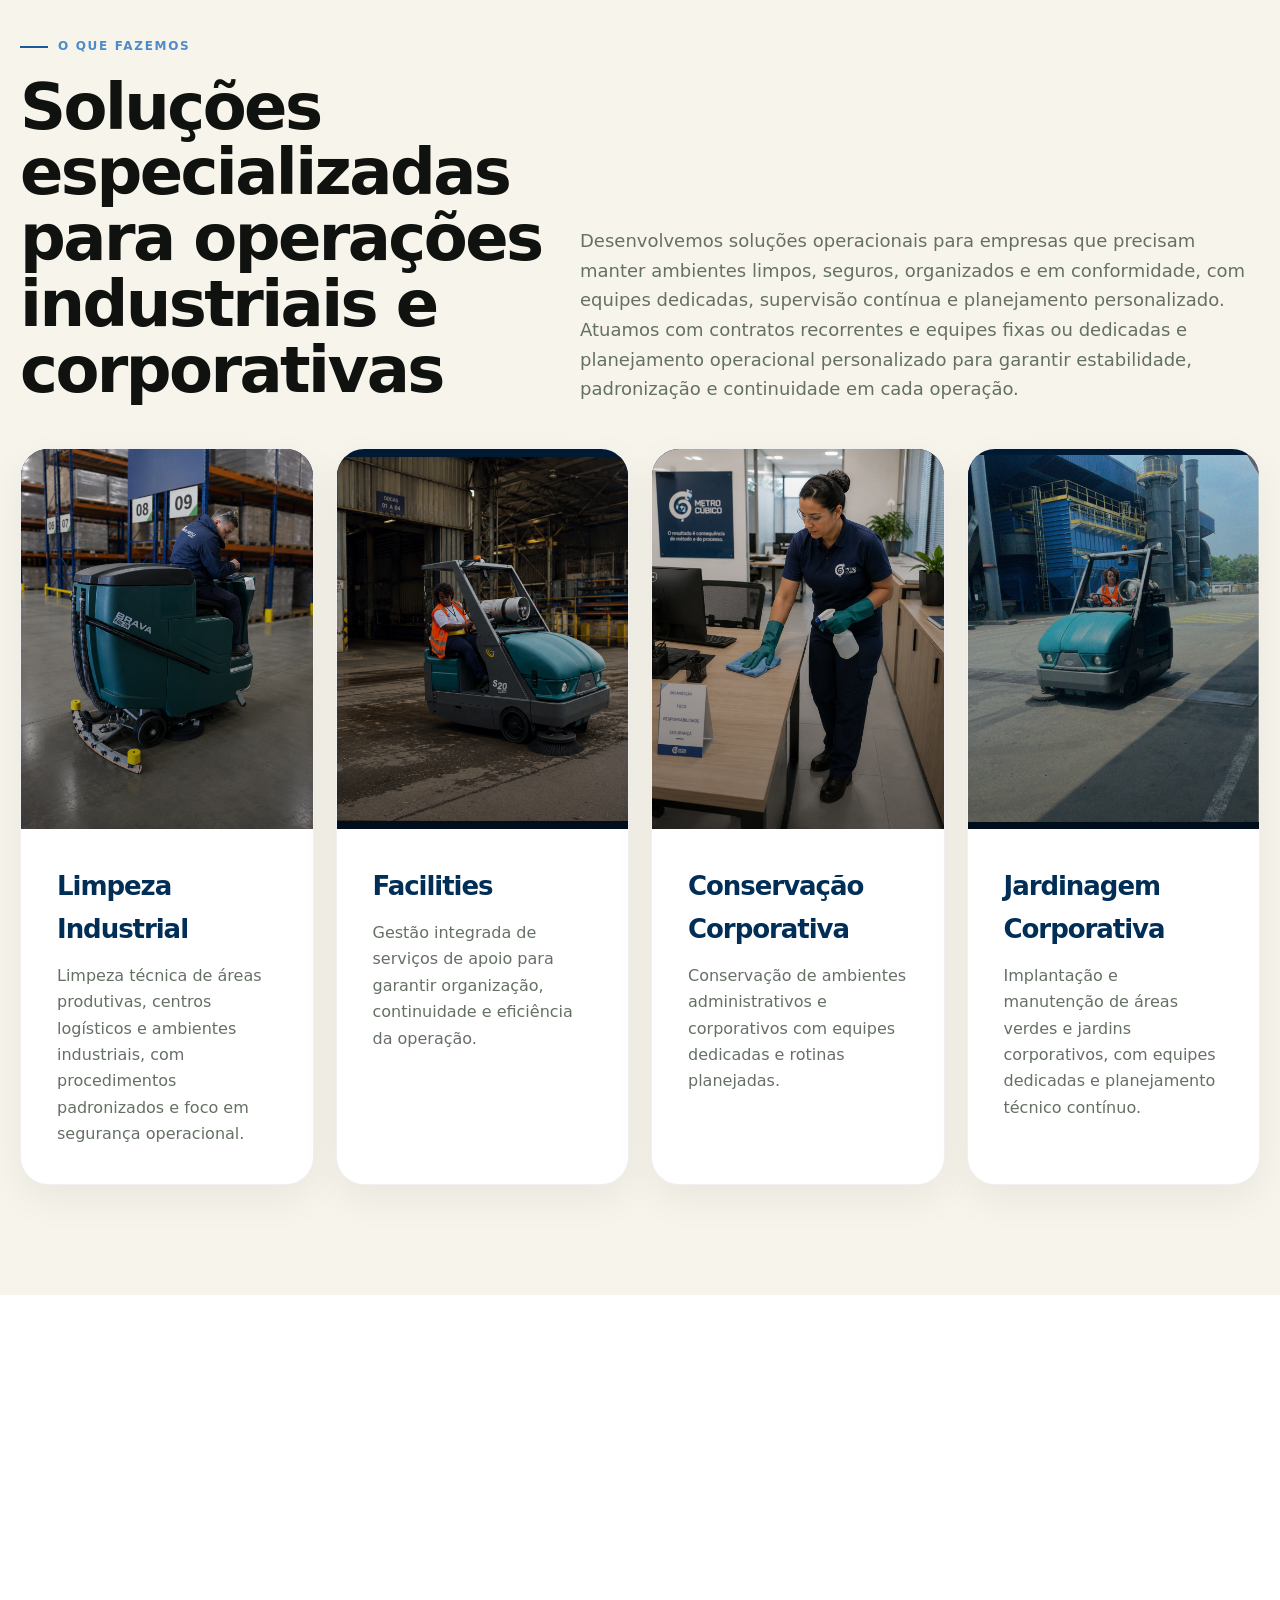
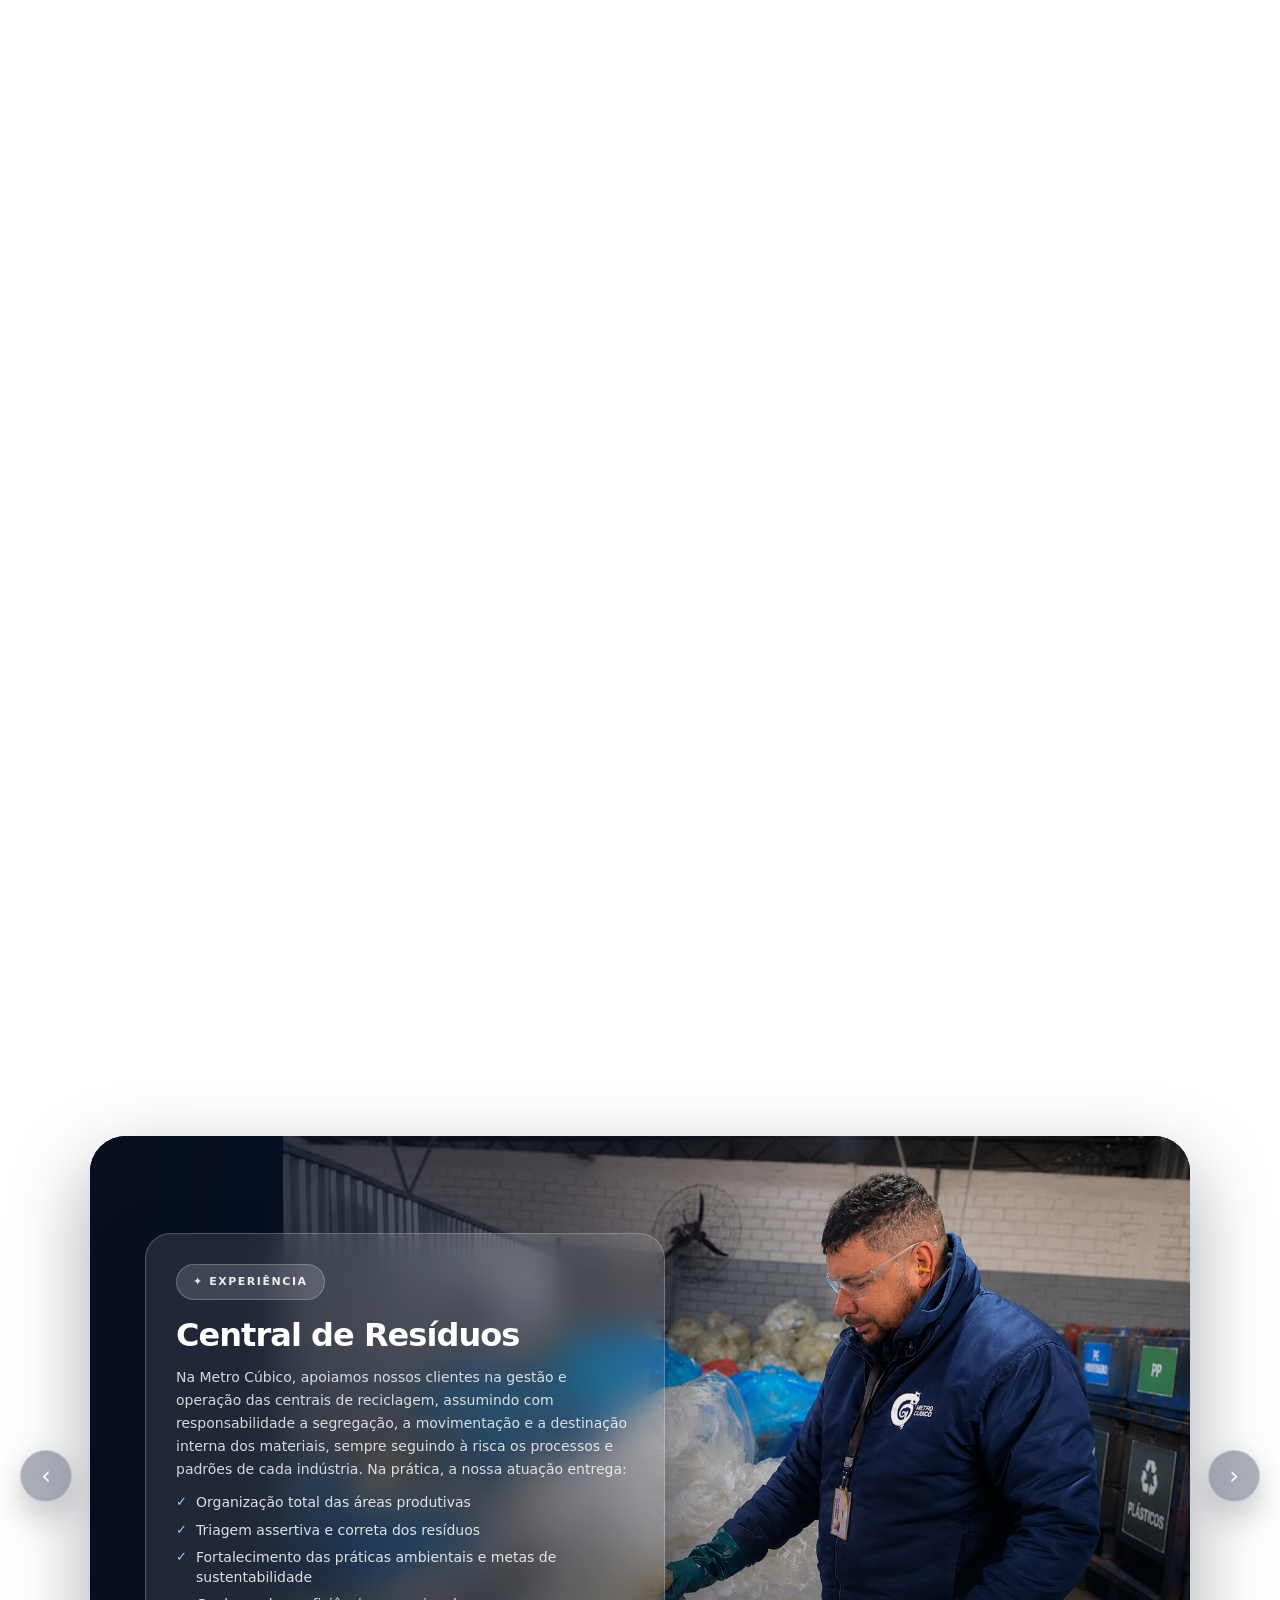
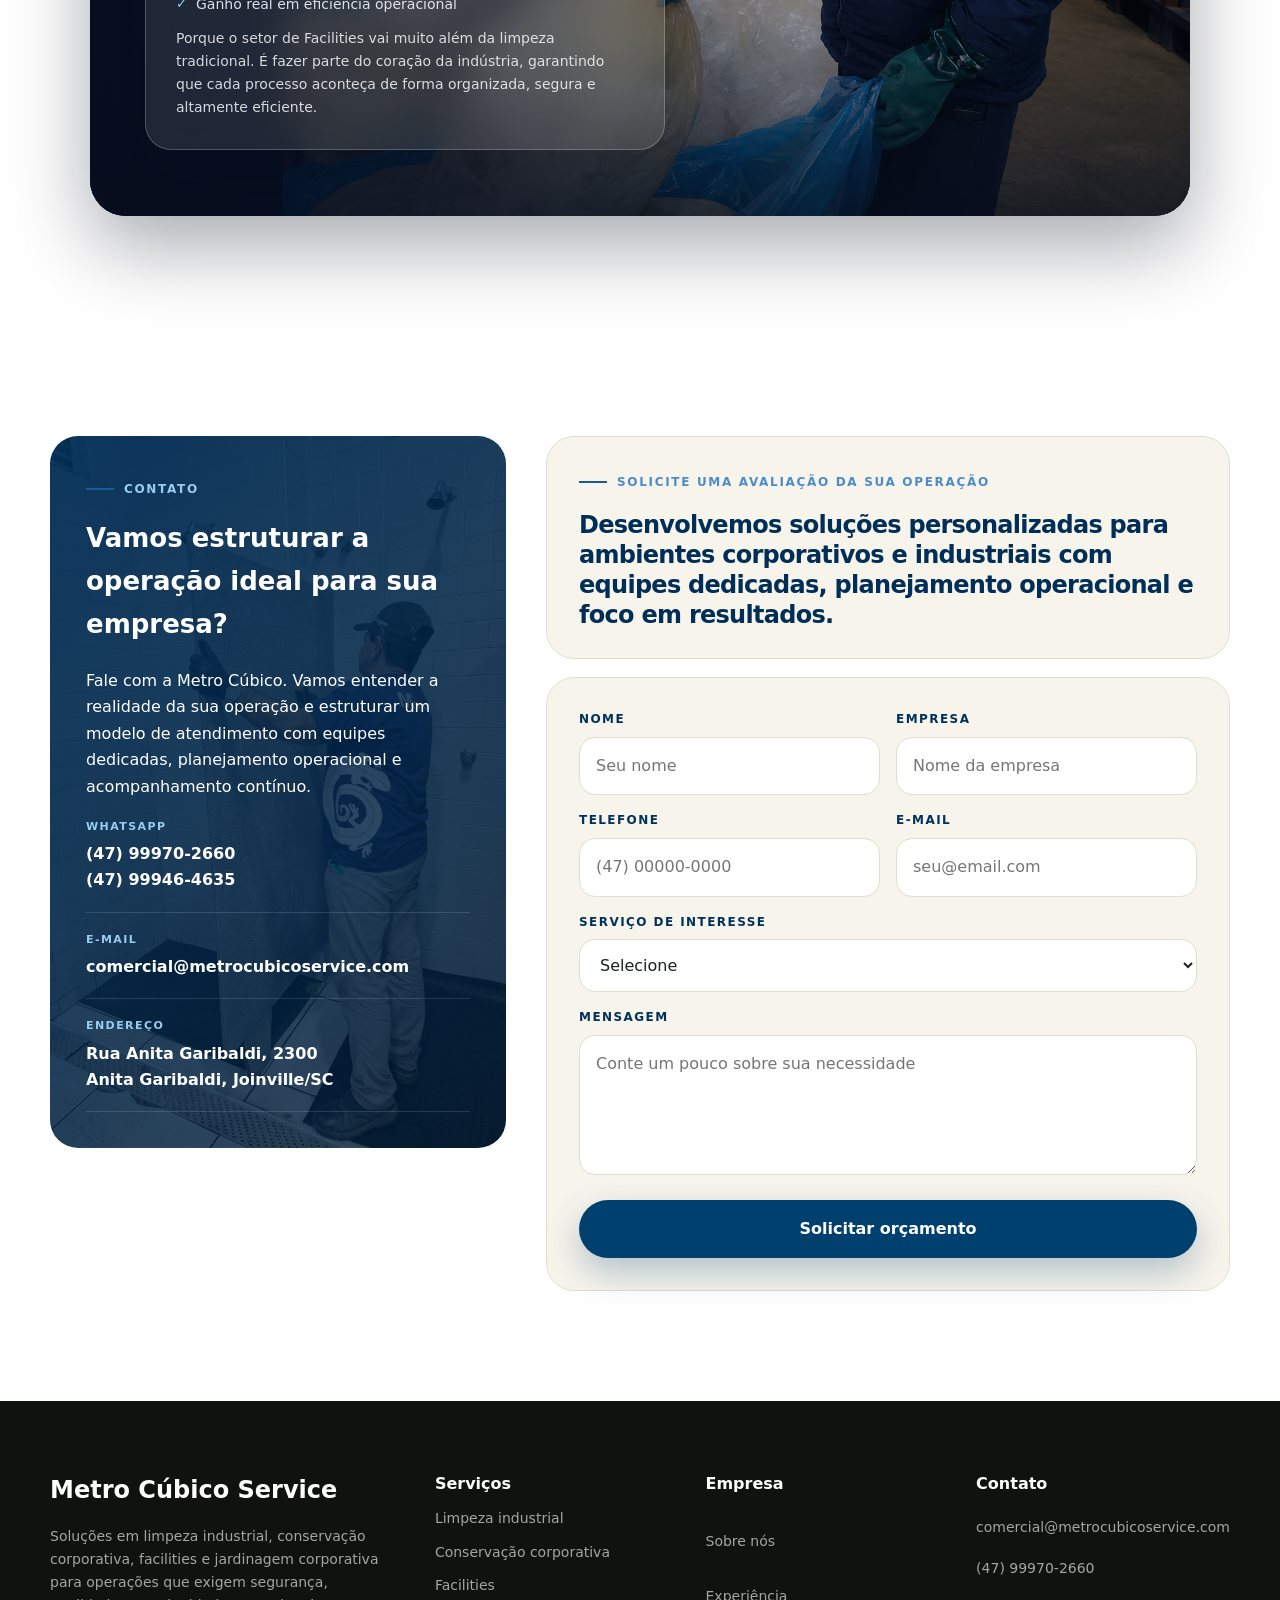
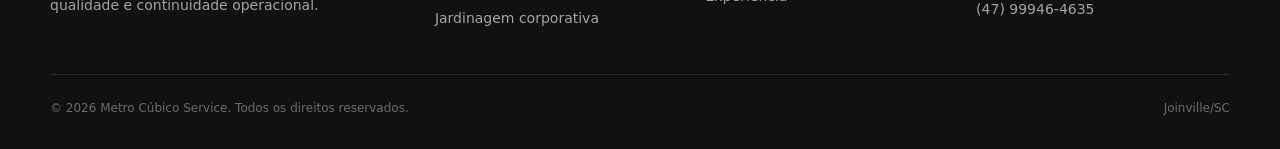
==== commit 51a584eb: "Corrige acentuacao em portugues brasileiro em todo o site" ====
--- a/index.html
+++ b/index.html
@@ -3,28 +3,28 @@
 <head>
     <meta charset="UTF-8">
     <meta name="viewport" content="width=device-width, initial-scale=1.0">
-    <title>Metro Cubico Service | Facilities e Limpeza Industrial</title>
-    <meta name="description" content="Solucoes em limpeza industrial, conservacao corporativa, facilities e jardinagem corporativa para ambientes industriais e corporativos.">
+    <title>Metro Cúbico Service | Facilities e Limpeza Industrial</title>
+    <meta name="description" content="Soluções em limpeza industrial, conservação corporativa, facilities e jardinagem corporativa para ambientes industriais e corporativos.">
     <link rel="stylesheet" href="style.css">
 </head>
 <body>
     <header id="header">
         <div class="container nav">
-            <a class="brand" href="#top" aria-label="Metro Cubico Service">
-                <img class="brand-logo" src="Metro_Cubico.png" alt="Metro Cubico Service">
+            <a class="brand" href="#top" aria-label="Metro Cúbico Service">
+                <img class="brand-logo" src="Metro_Cubico.png" alt="Metro Cúbico Service">
                 <span class="brand-text">
-                    <strong>Metro Cubico</strong>
+                    <strong>Metro Cúbico</strong>
                     <small>Service</small>
                 </span>
             </a>
-            <nav class="nav-links" aria-label="Navegacao principal">
-                <a href="#servicos">Servicos</a>
+            <nav class="nav-links" aria-label="Navegação principal">
+                <a href="#servicos">Serviços</a>
                 <a href="#sobre">Empresa</a>
-                <a href="#experiencia">Experiencia</a>
+                <a href="#experiencia">Experiência</a>
                 <a href="#contato">Contato</a>
             </nav>
             <div class="nav-actions">
-                <a class="btn btn-outline" href="#contato">Solicitar orcamento</a>
+                <a class="btn btn-outline" href="#contato">Solicitar orçamento</a>
             </div>
             <button class="menu-btn" type="button" onclick="openMenu()" aria-label="Abrir menu">☰</button>
         </div>
@@ -33,9 +33,9 @@
     <div class="mobile-menu" id="mobileMenu" aria-label="Menu mobile">
         <button class="close-menu" type="button" onclick="closeMenu()" aria-label="Fechar menu">×</button>
         <nav>
-            <a href="#servicos" onclick="closeMenu()">Servicos</a>
+            <a href="#servicos" onclick="closeMenu()">Serviços</a>
             <a href="#sobre" onclick="closeMenu()">Empresa</a>
-            <a href="#experiencia" onclick="closeMenu()">Experiencia</a>
+            <a href="#experiencia" onclick="closeMenu()">Experiência</a>
             <a href="#contato" onclick="closeMenu()">Contato</a>
         </nav>
     </div>
@@ -46,38 +46,38 @@
             <div class="container hero-content">
                 <div>
                     <span class="eyebrow">Joinville • Santa Catarina</span>
-                    <h1>Metro Cubico <span>Service</span></h1>
-                    <p>Solucoes em limpeza industrial, conservacao corporativa, facilities e jardinagem corporativa para operacoes que exigem seguranca, qualidade e continuidade operacional.</p>
+                    <h1>Metro Cúbico <span>Service</span></h1>
+                    <p>Soluções em limpeza industrial, conservação corporativa, facilities e jardinagem corporativa para operações que exigem segurança, qualidade e continuidade operacional.</p>
                     <div class="hero-actions">
-                        <a class="btn btn-primary hero-cta-orcamento" href="#contato">Solicitar orcamento</a>
-                        <a class="btn btn-outline" href="#servicos">Conhecer servicos</a>
+                        <a class="btn btn-primary hero-cta-orcamento" href="#contato">Solicitar orçamento</a>
+                        <a class="btn btn-outline" href="#servicos">Conhecer serviços</a>
                     </div>
                 </div>
                 <aside class="hero-panel">
-                    <h3>Gestao integrada de servicos</h3>
+                    <h3>Gestão integrada de serviços</h3>
                     <ul class="hero-list">
                         <li><span class="check">✓</span><span>Equipes fixas e dedicadas para ambientes industriais e corporativos.</span></li>
-                        <li><span class="check">✓</span><span>Planejamento operacional alinhado a rotina de cada cliente.</span></li>
-                        <li><span class="check">✓</span><span>Seguranca, qualidade e conformidade em cada etapa da operacao.</span></li>
+                        <li><span class="check">✓</span><span>Planejamento operacional alinhado à rotina de cada cliente.</span></li>
+                        <li><span class="check">✓</span><span>Segurança, qualidade e conformidade em cada etapa da operação.</span></li>
                     </ul>
                 </aside>
             </div>
         </section>
 
-        <section class="stats" aria-label="Numeros da Metro Cubico">
+        <section class="stats" aria-label="Números da Metro Cúbico">
             <div class="container">
                 <div class="stats-card">
                     <div class="stat">
                         <strong>Desde 2016</strong>
-                        <span>Mais de uma decada desenvolvendo solucoes para ambientes industriais e corporativos</span>
+                        <span>Mais de uma década desenvolvendo soluções para ambientes industriais e corporativos</span>
                     </div>
                     <div class="stat">
-                        <strong>Atuacao Regional</strong>
-                        <span>Atuacao em Santa Catarina e Rio Grande do Sul, com gestao proxima e acompanhamento continuo</span>
+                        <strong>Atuação Regional</strong>
+                        <span>Atuação em Santa Catarina e Rio Grande do Sul, com gestão próxima e acompanhamento contínuo</span>
                     </div>
                     <div class="stat">
-                        <strong>Especializacao Industrial</strong>
-                        <span>Experiencia em ambientes industriais e corporativos de alta exigencia operacional</span>
+                        <strong>Especialização Industrial</strong>
+                        <span>Experiência em ambientes industriais e corporativos de alta exigência operacional</span>
                     </div>
                 </div>
             </div>
@@ -88,37 +88,37 @@
                 <div class="section-head reveal">
                     <div>
                         <span class="eyebrow">O que fazemos</span>
-                        <h2 class="title">Solucoes especializadas para operacoes industriais e corporativas</h2>
-                    </div>
-                    <p class="subtitle">Desenvolvemos solucoes operacionais para empresas que precisam manter ambientes limpos, seguros, organizados e em conformidade, com equipes dedicadas, supervisao continua e planejamento personalizado. Atuamos com contratos recorrentes e equipes fixas ou dedicadas e planejamento operacional personalizado para garantir estabilidade, padronizacao e continuidade em cada operacao.</p>
+                        <h2 class="title">Soluções especializadas para operações industriais e corporativas</h2>
+                    </div>
+                    <p class="subtitle">Desenvolvemos soluções operacionais para empresas que precisam manter ambientes limpos, seguros, organizados e em conformidade, com equipes dedicadas, supervisão contínua e planejamento personalizado. Atuamos com contratos recorrentes e equipes fixas ou dedicadas e planejamento operacional personalizado para garantir estabilidade, padronização e continuidade em cada operação.</p>
                 </div>
                 <div class="cards">
                     <article class="service reveal">
                         <div class="service-img" style="background-image:url('foto0.png')"></div>
                         <div class="service-body">
                             <h3>Limpeza Industrial</h3>
-                            <p>Limpeza tecnica de areas produtivas, centros logisticos e ambientes industriais, com procedimentos padronizados e foco em seguranca operacional.</p>
+                            <p>Limpeza técnica de áreas produtivas, centros logísticos e ambientes industriais, com procedimentos padronizados e foco em segurança operacional.</p>
                         </div>
                     </article>
                     <article class="service reveal">
                         <div class="service-img" style="background-image:url('foto1.png')"></div>
                         <div class="service-body">
                             <h3>Facilities</h3>
-                            <p>Gestao integrada de servicos de apoio para garantir organizacao, continuidade e eficiencia da operacao.</p>
+                            <p>Gestão integrada de serviços de apoio para garantir organização, continuidade e eficiência da operação.</p>
                         </div>
                     </article>
                     <article class="service reveal">
                         <div class="service-img service-img-contain" style="background-image:url('foto4.jpeg')"></div>
                         <div class="service-body">
-                            <h3>Conservacao Corporativa</h3>
-                            <p>Conservacao de ambientes administrativos e corporativos com equipes dedicadas e rotinas planejadas.</p>
+                            <h3>Conservação Corporativa</h3>
+                            <p>Conservação de ambientes administrativos e corporativos com equipes dedicadas e rotinas planejadas.</p>
                         </div>
                     </article>
                     <article class="service reveal">
                         <div class="service-img" style="background-image:url('foto2.png')"></div>
                         <div class="service-body">
                             <h3>Jardinagem Corporativa</h3>
-                            <p>Implantacao e manutencao de areas verdes e jardins corporativos, com equipes dedicadas e planejamento tecnico continuo.</p>
+                            <p>Implantação e manutenção de áreas verdes e jardins corporativos, com equipes dedicadas e planejamento técnico contínuo.</p>
                         </div>
                     </article>
                 </div>
@@ -133,21 +133,21 @@
                     <div class="badge">Desde<span>2016</span></div>
                 </div>
                 <div class="about-text reveal">
-                    <span class="eyebrow">Sobre a Metro Cubico</span>
-                    <h2 class="title">O diferencial esta em como fazemos</h2>
-                    <p>A qualidade de uma operacao nao depende apenas da execucao. Ela e construida por meio de processos padronizados, equipes treinadas, supervisao continua e gestao operacional. E essa a forma de trabalhar que garante resultados consistentes ao longo do tempo.</p>
+                    <span class="eyebrow">Sobre a Metro Cúbico</span>
+                    <h2 class="title">O diferencial está em como fazemos</h2>
+                    <p>A qualidade de uma operação não depende apenas da execução. Ela é construída por meio de processos padronizados, equipes treinadas, supervisão contínua e gestão operacional. É essa a forma de trabalhar que garante resultados consistentes ao longo do tempo.</p>
                     <div class="values">
                         <div class="value">
                             <h4>Planejamento</h4>
                         </div>
                         <div class="value">
-                            <h4>Padronizacao</h4>
+                            <h4>Padronização</h4>
                         </div>
                         <div class="value">
                             <h4>Treinamento</h4>
                         </div>
                         <div class="value">
-                            <h4>Supervisao</h4>
+                            <h4>Supervisão</h4>
                         </div>
                         <div class="value">
                             <h4>Continuidade operacional</h4>
@@ -161,10 +161,10 @@
             <div class="container">
                 <div class="section-head reveal">
                     <div>
-                        <span class="eyebrow">Experiencia</span>
-                        <h2 class="title">Experiencia em ambientes de alta exigencia</h2>
-                    </div>
-                    <p class="subtitle">Conhecimento pratico para atuar em espacos industriais e corporativos que demandam cuidado tecnico, seguranca e continuidade.</p>
+                        <span class="eyebrow">Experiência</span>
+                        <h2 class="title">Experiência em ambientes de alta exigência</h2>
+                    </div>
+                    <p class="subtitle">Conhecimento prático para atuar em espaços industriais e corporativos que demandam cuidado técnico, segurança e continuidade.</p>
                 </div>
 
                 <div class="hero-carousel reveal">
@@ -174,21 +174,21 @@
                         <div class="hero-track" id="expCarouselTrack">
                             <div class="hero-slide">
                                 <div class="hero-glass hero-glass-lg">
-                                    <span class="hero-badge">✦ Experiencia</span>
-                                    <h3>Central de Residuos</h3>
-                                    <p>Na Metro Cubico, apoiamos nossos clientes na gestao e operacao das centrais de reciclagem, assumindo com responsabilidade a segregacao, a movimentacao e a destinacao interna dos materiais, sempre seguindo a risca os processos e padroes de cada industria. Na pratica, a nossa atuacao entrega:</p>
-                                    <ul class="hero-list-mini">
-                                        <li>Organizacao total das areas produtivas</li>
-                                        <li>Triagem assertiva e correta dos residuos</li>
-                                        <li>Fortalecimento das praticas ambientais e metas de sustentabilidade</li>
-                                        <li>Ganho real em eficiencia operacional</li>
-                                    </ul>
-                                    <p>Porque o setor de Facilities vai muito alem da limpeza tradicional. E fazer parte do coracao da industria, garantindo que cada processo aconteca de forma organizada, segura e altamente eficiente.</p>
-                                </div>
-                            </div>
-                            <div class="hero-slide">
-                                <div class="hero-glass hero-glass-lg">
-                                    <span class="hero-badge">✦ Experiencia</span>
+                                    <span class="hero-badge">✦ Experiência</span>
+                                    <h3>Central de Resíduos</h3>
+                                    <p>Na Metro Cúbico, apoiamos nossos clientes na gestão e operação das centrais de reciclagem, assumindo com responsabilidade a segregação, a movimentação e a destinação interna dos materiais, sempre seguindo à risca os processos e padrões de cada indústria. Na prática, a nossa atuação entrega:</p>
+                                    <ul class="hero-list-mini">
+                                        <li>Organização total das áreas produtivas</li>
+                                        <li>Triagem assertiva e correta dos resíduos</li>
+                                        <li>Fortalecimento das práticas ambientais e metas de sustentabilidade</li>
+                                        <li>Ganho real em eficiência operacional</li>
+                                    </ul>
+                                    <p>Porque o setor de Facilities vai muito além da limpeza tradicional. É fazer parte do coração da indústria, garantindo que cada processo aconteça de forma organizada, segura e altamente eficiente.</p>
+                                </div>
+                            </div>
+                            <div class="hero-slide">
+                                <div class="hero-glass hero-glass-lg">
+                                    <span class="hero-badge">✦ Experiência</span>
                                     <h3>Central de Cavacos</h3>
                                     <p>Na Metro Cúbico, nós assumimos essa carga para que o seu time mantenha o foco no que realmente importa: produzir com eficiência. Nossa equipe atua diretamente no apoio à operação industrial, realizando atividades essenciais como:</p>
                                     <ul class="hero-list-mini">
@@ -202,51 +202,51 @@
                             </div>
                             <div class="hero-slide">
                                 <div class="hero-glass hero-glass-lg">
-                                    <span class="hero-badge">✦ Experiencia</span>
-                                    <h3>Fundicao</h3>
-                                    <p>Em fundicoes, a limpeza faz parte da rotina operacional. Ambientes com altas temperaturas, grande concentracao de poeira e intenso fluxo de pessoas exigem procedimentos continuos para preservar a organizacao e a seguranca. Na pratica, nossa atuacao inclui:</p>
-                                    <ul class="hero-list-mini">
-                                        <li>Limpeza continua de pisos e corredores da area produtiva</li>
-                                        <li>Conservacao das entradas e areas administrativas da fundicao</li>
-                                        <li>Remocao de poeira e residuos das areas de circulacao</li>
-                                        <li>Organizacao dos ambientes para favorecer a seguranca e a mobilidade da operacao</li>
-                                    </ul>
-                                    <p>Em ambientes de fundicao, manter corredores e areas de circulacao limpos vai alem da conservacao. Contribui para a seguranca dos colaboradores, facilita a movimentacao da operacao e preserva as condicoes adequadas de trabalho em um ambiente naturalmente desafiador.</p>
-                                </div>
-                            </div>
-                            <div class="hero-slide">
-                                <div class="hero-glass hero-glass-lg">
-                                    <span class="hero-badge">✦ Experiencia</span>
+                                    <span class="hero-badge">✦ Experiência</span>
+                                    <h3>Fundição</h3>
+                                    <p>Em fundições, a limpeza faz parte da rotina operacional. Ambientes com altas temperaturas, grande concentração de poeira e intenso fluxo de pessoas exigem procedimentos contínuos para preservar a organização e a segurança. Na prática, nossa atuação inclui:</p>
+                                    <ul class="hero-list-mini">
+                                        <li>Limpeza contínua de pisos e corredores da área produtiva</li>
+                                        <li>Conservação das entradas e áreas administrativas da fundição</li>
+                                        <li>Remoção de poeira e resíduos das áreas de circulação</li>
+                                        <li>Organização dos ambientes para favorecer a segurança e a mobilidade da operação</li>
+                                    </ul>
+                                    <p>Em ambientes de fundição, manter corredores e áreas de circulação limpos vai além da conservação. Contribui para a segurança dos colaboradores, facilita a movimentação da operação e preserva as condições adequadas de trabalho em um ambiente naturalmente desafiador.</p>
+                                </div>
+                            </div>
+                            <div class="hero-slide">
+                                <div class="hero-glass hero-glass-lg">
+                                    <span class="hero-badge">✦ Experiência</span>
                                     <h3>Usinagem</h3>
-                                    <p>Em areas de usinagem, a limpeza precisa acompanhar o ritmo da producao. Nossa equipe atua para controlar residuos do processo, manter areas organizadas e reduzir riscos decorrentes do acumulo de oleo e cavacos. Na pratica, nossa atuacao inclui:</p>
-                                    <ul class="hero-list-mini">
-                                        <li>Limpeza continua de pisos com residuos oleosos</li>
-                                        <li>Remocao de cavacos e residuos do processo</li>
-                                        <li>Limpeza de vidros em area de usinagem com remocao de pelicula oleosa e residuos aderidos ao processo</li>
-                                        <li>Conservacao das areas produtivas e de circulacao</li>
-                                    </ul>
-                                    <p>Em ambientes de usinagem, a limpeza vai alem da organizacao. Ela contribui diretamente para a seguranca das equipes, reduz riscos de escorregamentos e mantem a operacao preparada para produzir com continuidade.</p>
-                                </div>
-                            </div>
-                            <div class="hero-slide">
-                                <div class="hero-glass hero-glass-lg">
-                                    <span class="hero-badge">✦ Experiencia</span>
-                                    <h3>Paisagismo e Manutencao de Areas Verdes</h3>
-                                    <p>Em ambientes corporativos e industriais, as areas verdes tambem fazem parte da experiencia, da seguranca e da identidade da empresa. Por isso, nossos projetos paisagisticos sao desenvolvidos para operacoes onde tambem realizamos a implantacao e a manutencao continua, garantindo continuidade tecnica e a evolucao do paisagismo ao longo do tempo. Na pratica, nossa atuacao contempla:</p>
-                                    <ul class="hero-list-mini">
-                                        <li>Desenvolvimento de projetos paisagisticos para operacoes atendidas pela Metro Cubico</li>
-                                        <li>Implantacao de areas verdes e jardins corporativos</li>
-                                        <li>Manutencao continua por equipes dedicadas</li>
-                                        <li>Supervisao tecnica e planejamento das atividades</li>
-                                        <li>Tecnologias aplicadas a manutencao, como rocada robotizada em operacoes compativeis</li>
-                                    </ul>
-                                    <p>Ao integrar projeto, implantacao e manutencao sob uma unica gestao, preservamos o conhecimento tecnico sobre cada area verde, garantindo maior qualidade na execucao, continuidade dos cuidados e evolucao consistente do paisagismo ao longo do tempo.</p>
-                                </div>
-                            </div>
-                        </div>
-                    </div>
-
-                    <button class="hero-arrow hero-arrow-next" type="button" onclick="expCarouselMove(1)" aria-label="Proximo bloco">›</button>
+                                    <p>Em áreas de usinagem, a limpeza precisa acompanhar o ritmo da produção. Nossa equipe atua para controlar resíduos do processo, manter áreas organizadas e reduzir riscos decorrentes do acúmulo de óleo e cavacos. Na prática, nossa atuação inclui:</p>
+                                    <ul class="hero-list-mini">
+                                        <li>Limpeza contínua de pisos com resíduos oleosos</li>
+                                        <li>Remoção de cavacos e resíduos do processo</li>
+                                        <li>Limpeza de vidros em área de usinagem com remoção de película oleosa e resíduos aderidos ao processo</li>
+                                        <li>Conservação das áreas produtivas e de circulação</li>
+                                    </ul>
+                                    <p>Em ambientes de usinagem, a limpeza vai além da organização. Ela contribui diretamente para a segurança das equipes, reduz riscos de escorregamentos e mantém a operação preparada para produzir com continuidade.</p>
+                                </div>
+                            </div>
+                            <div class="hero-slide">
+                                <div class="hero-glass hero-glass-lg">
+                                    <span class="hero-badge">✦ Experiência</span>
+                                    <h3>Paisagismo e Manutenção de Áreas Verdes</h3>
+                                    <p>Em ambientes corporativos e industriais, as áreas verdes também fazem parte da experiência, da segurança e da identidade da empresa. Por isso, nossos projetos paisagísticos são desenvolvidos para operações onde também realizamos a implantação e a manutenção contínua, garantindo continuidade técnica e a evolução do paisagismo ao longo do tempo. Na prática, nossa atuação contempla:</p>
+                                    <ul class="hero-list-mini">
+                                        <li>Desenvolvimento de projetos paisagísticos para operações atendidas pela Metro Cúbico</li>
+                                        <li>Implantação de áreas verdes e jardins corporativos</li>
+                                        <li>Manutenção contínua por equipes dedicadas</li>
+                                        <li>Supervisão técnica e planejamento das atividades</li>
+                                        <li>Tecnologias aplicadas à manutenção, como roçada robotizada em operações compatíveis</li>
+                                    </ul>
+                                    <p>Ao integrar projeto, implantação e manutenção sob uma única gestão, preservamos o conhecimento técnico sobre cada área verde, garantindo maior qualidade na execução, continuidade dos cuidados e evolução consistente do paisagismo ao longo do tempo.</p>
+                                </div>
+                            </div>
+                        </div>
+                    </div>
+
+                    <button class="hero-arrow hero-arrow-next" type="button" onclick="expCarouselMove(1)" aria-label="Próximo bloco">›</button>
                 </div>
 
                 <div class="hero-dots" id="expCarouselDots"></div>
@@ -257,8 +257,8 @@
             <div class="container contact-grid">
                 <div class="contact-info reveal" style="background-image:linear-gradient(135deg,rgba(0,46,87,.92),rgba(0,26,51,.78)),url('foto15.jpg');background-size:cover;background-position:center;">
                     <span class="eyebrow">Contato</span>
-                    <h3>Vamos estruturar a operacao ideal para sua empresa?</h3>
-                    <p>Fale com a Metro Cubico. Vamos entender a realidade da sua operacao e estruturar um modelo de atendimento com equipes dedicadas, planejamento operacional e acompanhamento continuo.</p>
+                    <h3>Vamos estruturar a operação ideal para sua empresa?</h3>
+                    <p>Fale com a Metro Cúbico. Vamos entender a realidade da sua operação e estruturar um modelo de atendimento com equipes dedicadas, planejamento operacional e acompanhamento contínuo.</p>
                     <div class="contact-line">
                         <span>WhatsApp</span>
                         <a href="https://wa.me/5547999702660" target="_blank" rel="noopener">(47) 99970-2660</a><br>
@@ -269,15 +269,15 @@
                         <a href="mailto:comercial@metrocubicoservice.com">comercial@metrocubicoservice.com</a>
                     </div>
                     <div class="contact-line">
-                        <span>Endereco</span>
+                        <span>Endereço</span>
                         <p>Rua Anita Garibaldi, 2300<br>Anita Garibaldi, Joinville/SC</p>
                     </div>
                 </div>
 
                 <div class="form-wrap reveal">
                     <div class="form-intro">
-                        <span class="eyebrow">Solicite uma avaliacao da sua operacao</span>
-                        <h3>Desenvolvemos solucoes personalizadas para ambientes corporativos e industriais com equipes dedicadas, planejamento operacional e foco em resultados.</h3>
+                        <span class="eyebrow">Solicite uma avaliação da sua operação</span>
+                        <h3>Desenvolvemos soluções personalizadas para ambientes corporativos e industriais com equipes dedicadas, planejamento operacional e foco em resultados.</h3>
                     </div>
                     <form class="form" onsubmit="sendForm(event)">
                         <div class="form-row">
@@ -301,14 +301,14 @@
                             </div>
                         </div>
                         <div class="field">
-                            <label for="servico">Servico de interesse</label>
+                            <label for="servico">Serviço de interesse</label>
                             <select id="servico" name="servico" required>
                                 <option value="">Selecione</option>
                                 <option>Limpeza industrial</option>
-                                <option>Conservacao corporativa</option>
+                                <option>Conservação corporativa</option>
                                 <option>Facilities</option>
                                 <option>Jardinagem corporativa</option>
-                                <option>Automacao de rocada</option>
+                                <option>Automação de roçada</option>
                                 <option>Outro</option>
                             </select>
                         </div>
@@ -316,7 +316,7 @@
                             <label for="mensagem">Mensagem</label>
                             <textarea id="mensagem" name="mensagem" placeholder="Conte um pouco sobre sua necessidade"></textarea>
                         </div>
-                        <button class="btn btn-primary" type="submit">Solicitar orcamento</button>
+                        <button class="btn btn-primary" type="submit">Solicitar orçamento</button>
                     </form>
                 </div>
             </div>
@@ -326,20 +326,20 @@
     <footer>
         <div class="container footer-grid">
             <div>
-                <h3>Metro Cubico Service</h3>
-                <p>Solucoes em limpeza industrial, conservacao corporativa, facilities e jardinagem corporativa para operacoes que exigem seguranca, qualidade e continuidade operacional.</p>
+                <h3>Metro Cúbico Service</h3>
+                <p>Soluções em limpeza industrial, conservação corporativa, facilities e jardinagem corporativa para operações que exigem segurança, qualidade e continuidade operacional.</p>
             </div>
             <div class="footer-col">
-                <h4>Servicos</h4>
+                <h4>Serviços</h4>
                 <a href="#servicos">Limpeza industrial</a>
-                <a href="#servicos">Conservacao corporativa</a>
+                <a href="#servicos">Conservação corporativa</a>
                 <a href="#servicos">Facilities</a>
                 <a href="#servicos">Jardinagem corporativa</a>
             </div>
             <div class="footer-col">
                 <h4>Empresa</h4>
-                <a href="#sobre">Sobre nos</a>
-                <a href="#experiencia">Experiencia</a>
+                <a href="#sobre">Sobre nós</a>
+                <a href="#experiencia">Experiência</a>
             </div>
             <div class="footer-col">
                 <h4>Contato</h4>
@@ -349,7 +349,7 @@
             </div>
         </div>
         <div class="container footer-bottom">
-            <span>© 2026 Metro Cubico Service. Todos os direitos reservados.</span>
+            <span>© 2026 Metro Cúbico Service. Todos os direitos reservados.</span>
             <span>Joinville/SC</span>
         </div>
     </footer>
--- a/style.css
+++ b/style.css
@@ -63,7 +63,7 @@
     header .btn-outline{color:white;border-color:var(--blue-600);background:var(--blue-600);backdrop-filter:none;box-shadow:0 12px 28px rgba(0,64,111,.24);padding:13px 24px;white-space:nowrap;min-width:max-content}
     header .btn-outline:hover{background:var(--blue-800);border-color:var(--blue-800);color:white;transform:translateY(-2px)}
 
-    .hero{min-height:130vh;position:relative;display:grid;align-items:start;padding:170px 0 50px;color:white;background-color:var(--blue-600);background-image:linear-gradient(110deg,rgba(172,192,211,.42),rgba(0,26,51,.24),rgba(154,177,199,.38)),url('Foto Hero.png');background-size:cover,auto 138%;background-position:center,center 0%;background-repeat:no-repeat;overflow:hidden}
+    .hero{min-height:130vh;position:relative;display:grid;align-items:start;padding:170px 0 50px;color:white;background-color:var(--blue-600);background-image:linear-gradient(110deg,rgba(172,192,211,.42),rgba(0,26,51,.24),rgba(154,177,199,.38)),url('Foto Hero.png');background-size:cover,auto 138%;background-position:center,center -20%;background-repeat:no-repeat;overflow:hidden}
     .hero:after{content:'';position:absolute;inset:auto 0 0;height:180px;background:linear-gradient(transparent,var(--cream));pointer-events:none}
     .hero-grid{position:absolute;inset:0;background-image:linear-gradient(rgba(255,255,255,.05) 1px,transparent 1px),linear-gradient(90deg,rgba(255,255,255,.05) 1px,transparent 1px);background-size:76px 76px;mask-image:linear-gradient(90deg,black,transparent)}
     .hero-content{position:relative;z-index:1;display:grid;grid-template-columns:1fr;gap:34px;align-items:start}
@@ -95,6 +95,7 @@
 
     .hero-carousel{position:relative;display:flex;align-items:center;gap:18px}
     #experiencia .container{width:min(1620px,calc(100% - 40px))}
+    #servicos .container{width:min(1440px,calc(100% - 40px))}
     .hero-frame{flex:1;width:100%;overflow:hidden;border-radius:36px;box-shadow:0 30px 80px rgba(0,10,25,.35);position:relative;background:linear-gradient(160deg,#0d1a33,#1a2f52 55%,#22335c)}
     .hero-track{display:flex;height:100%;transition:transform .5s cubic-bezier(.4,0,.2,1)}
     .hero-slide{flex:0 0 100%;height:680px;position:relative;display:flex;align-items:flex-end;background-size:cover;background-position:center;background-repeat:no-repeat;background-color:transparent}
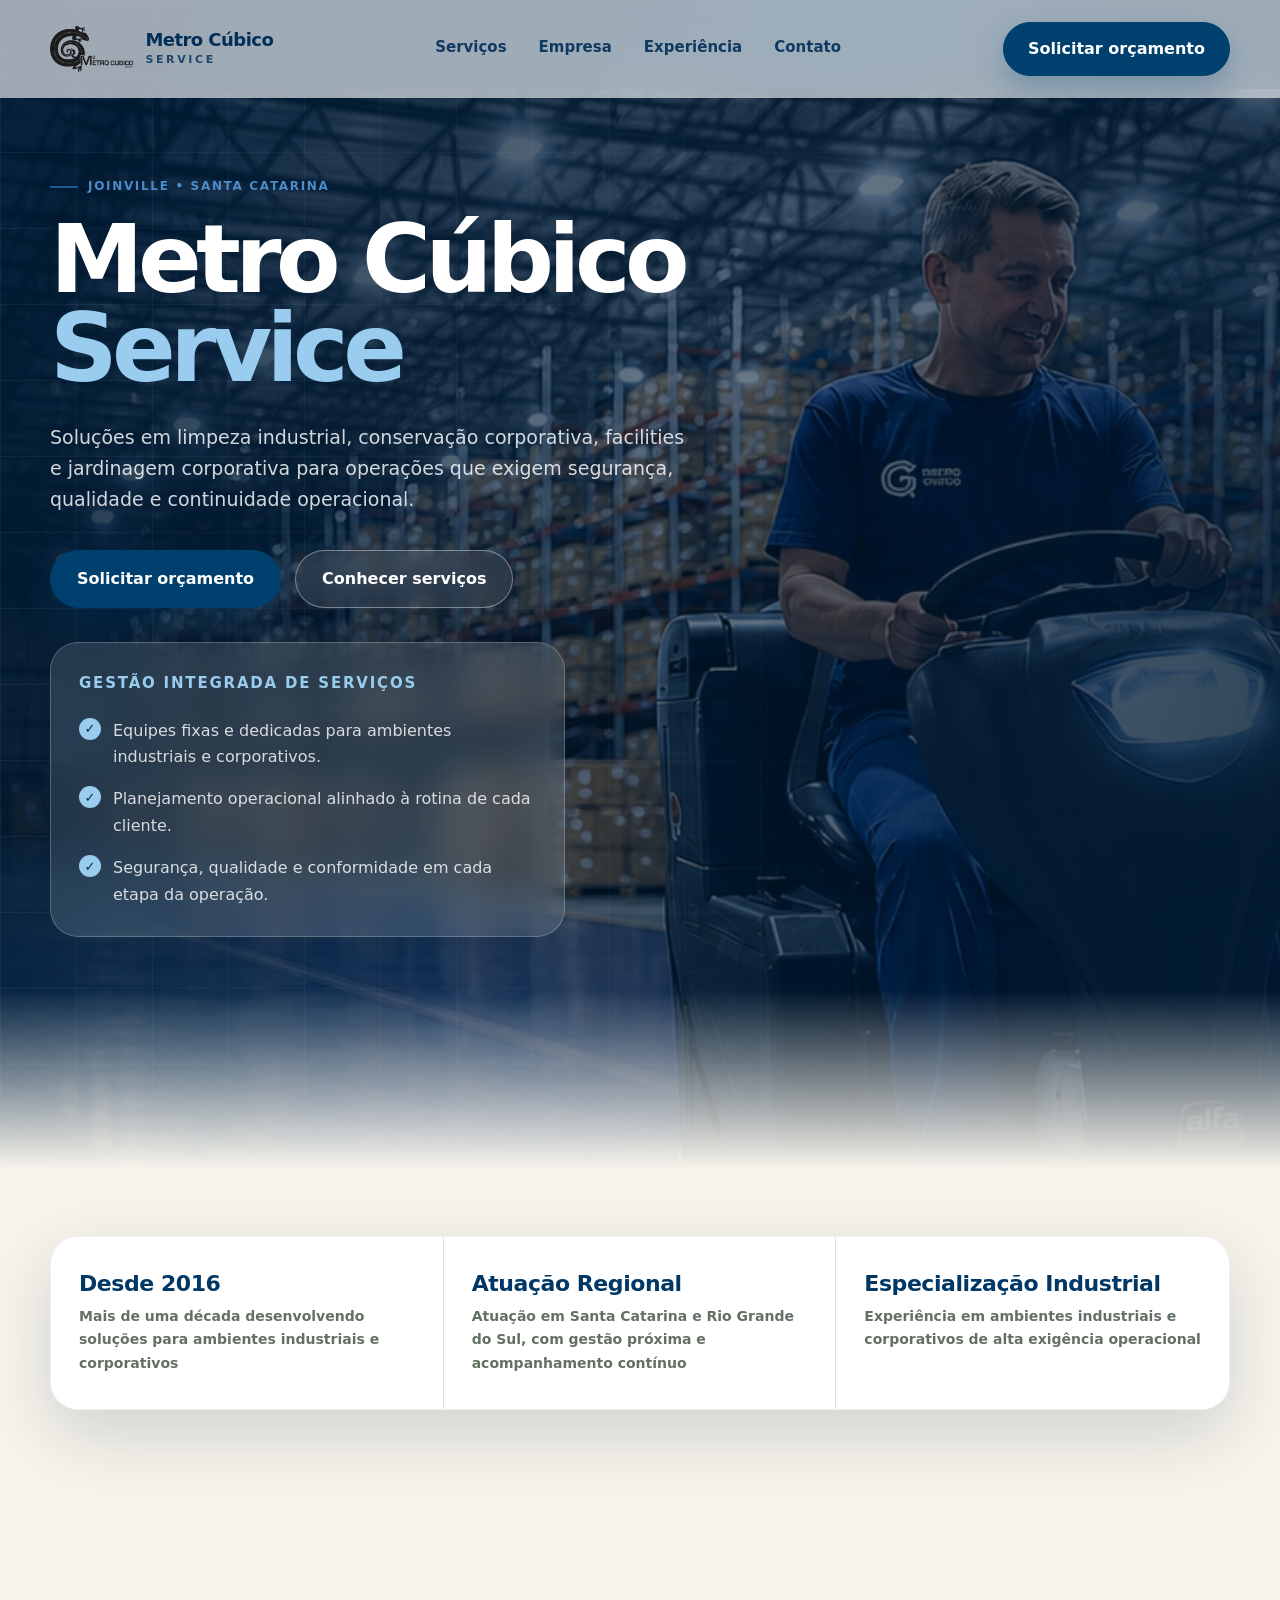
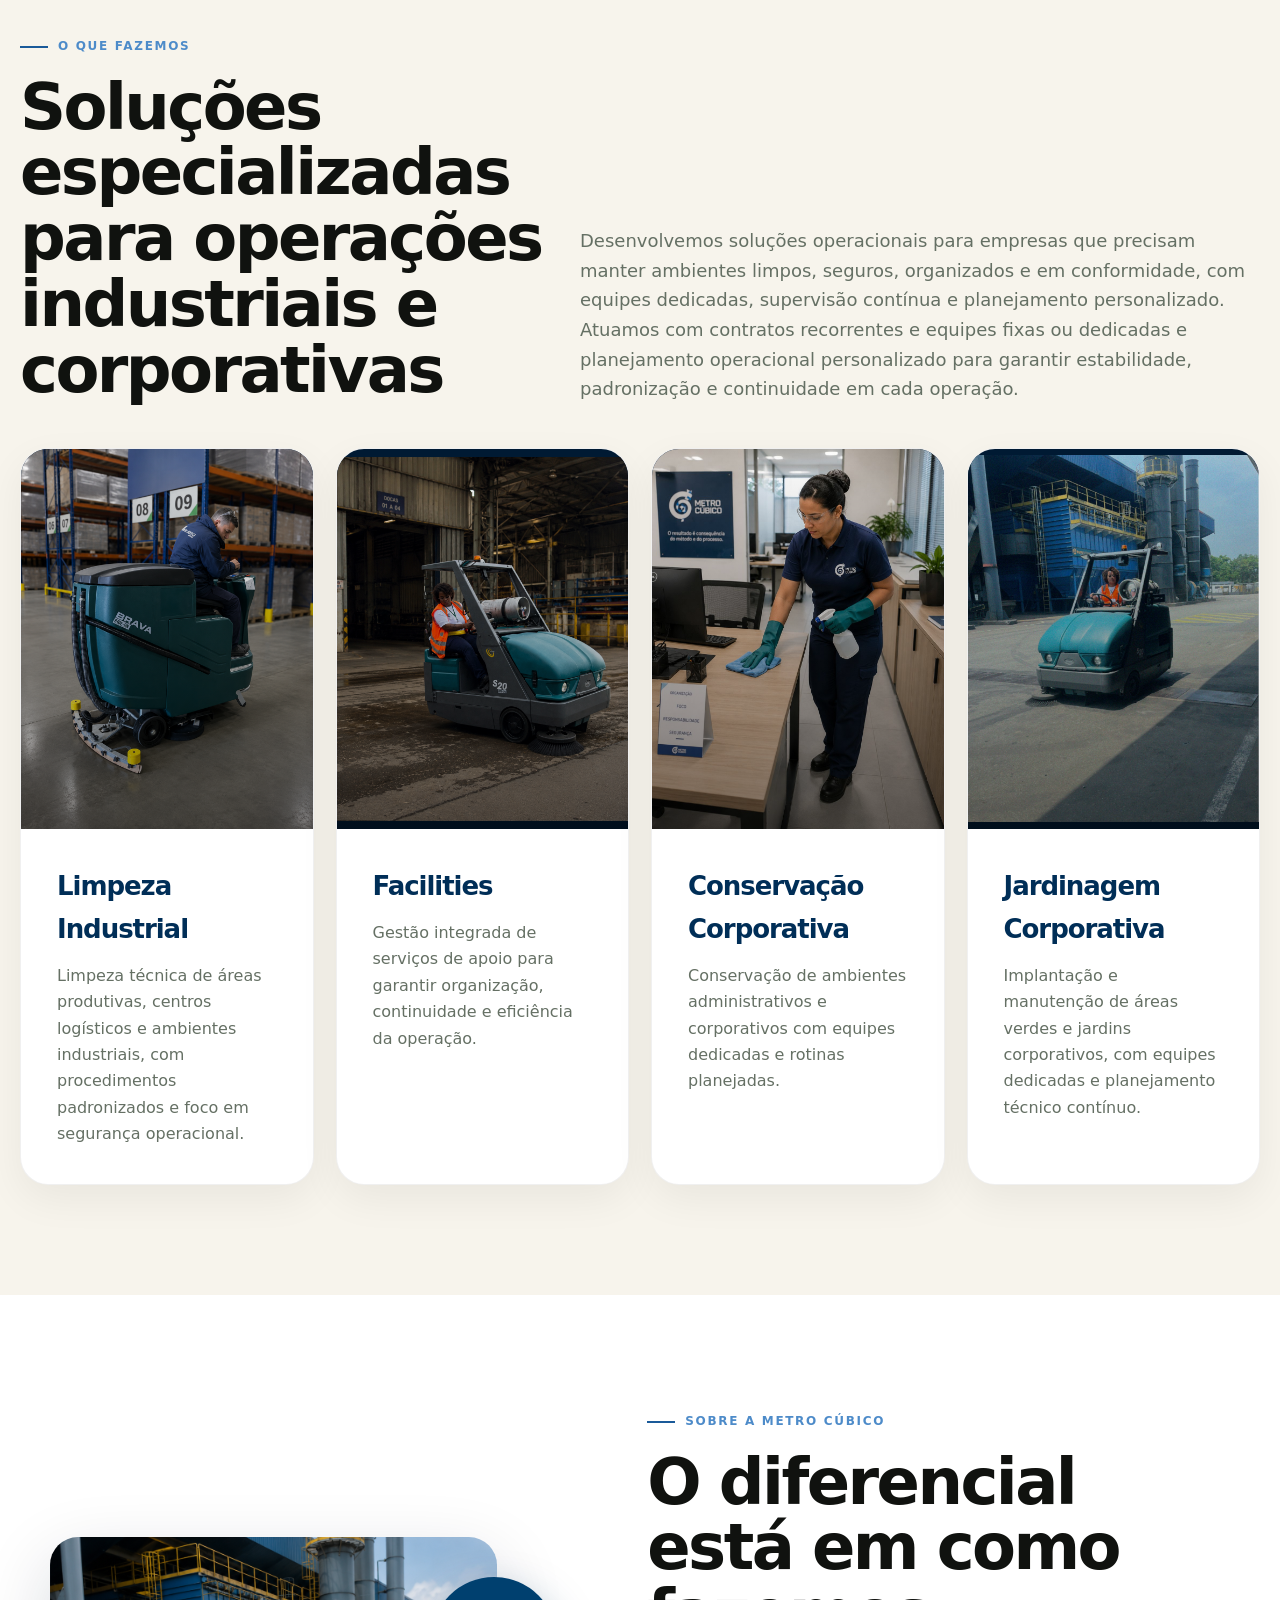
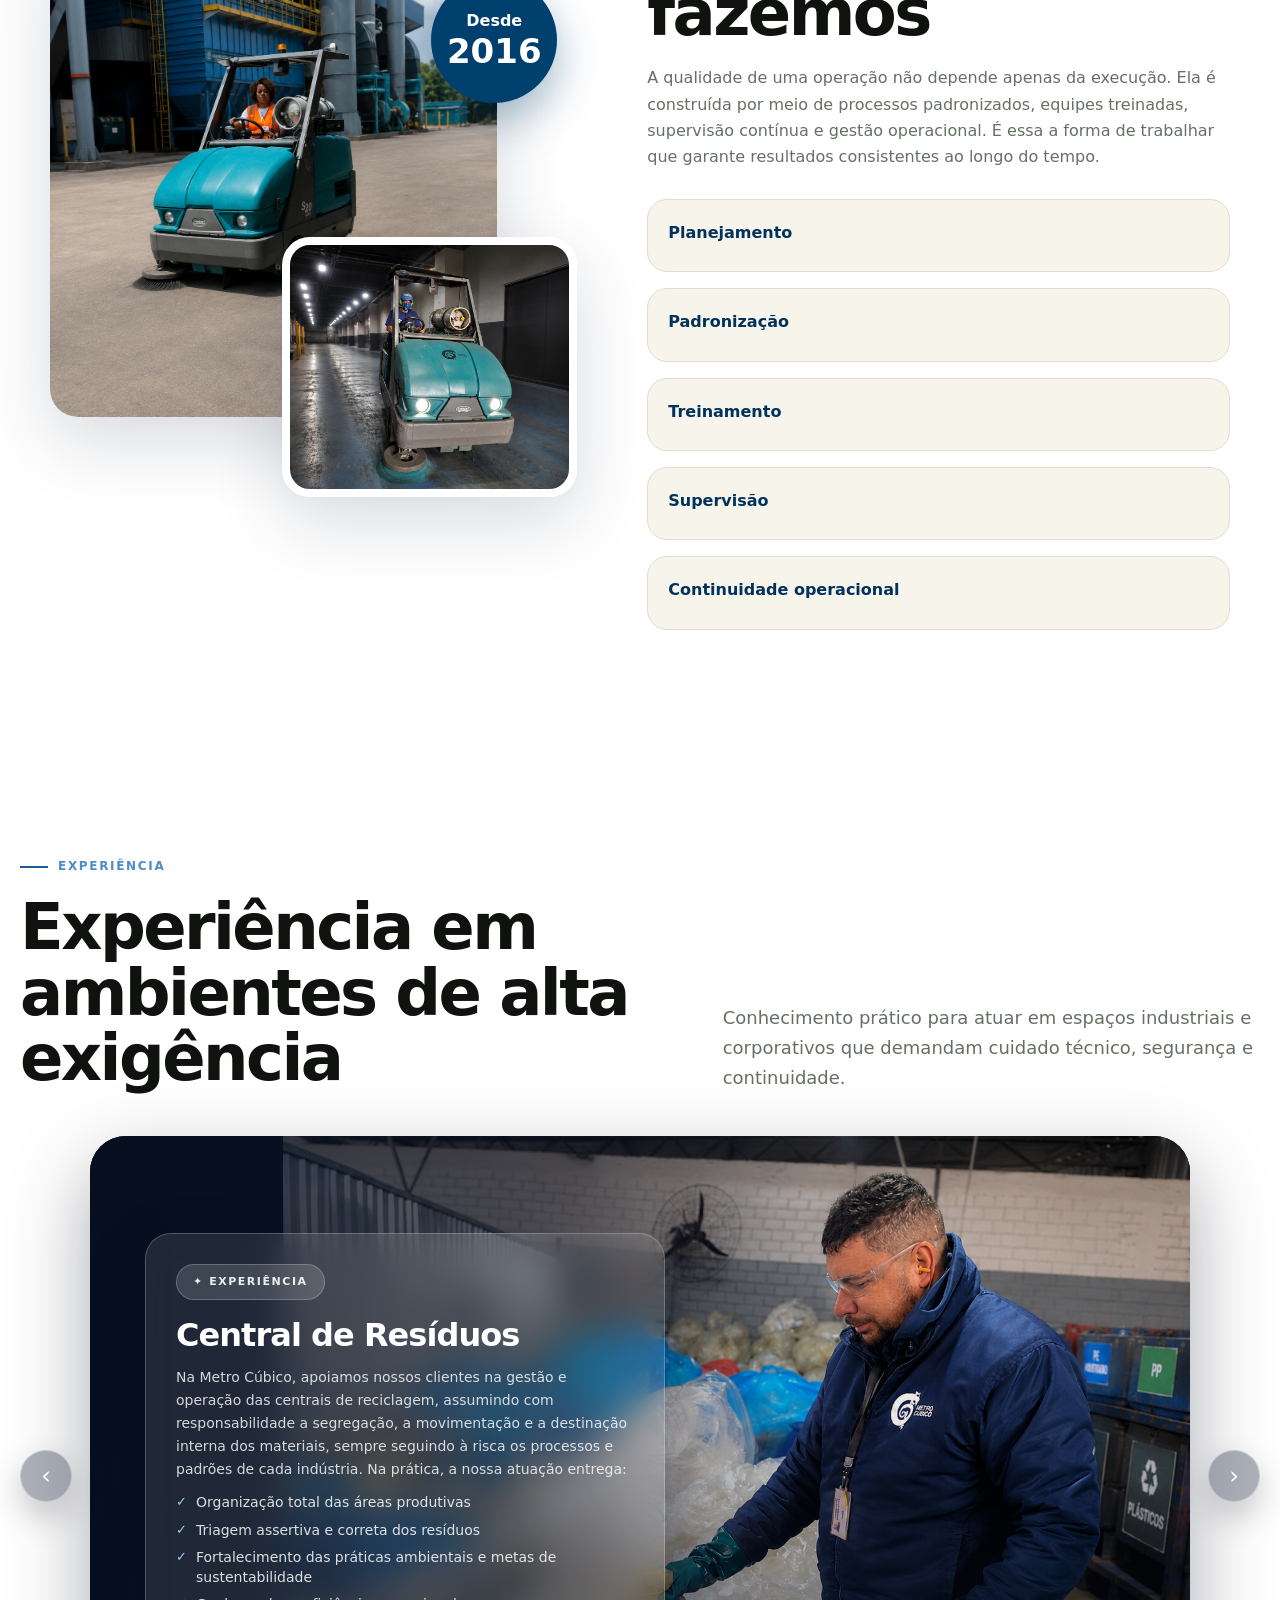
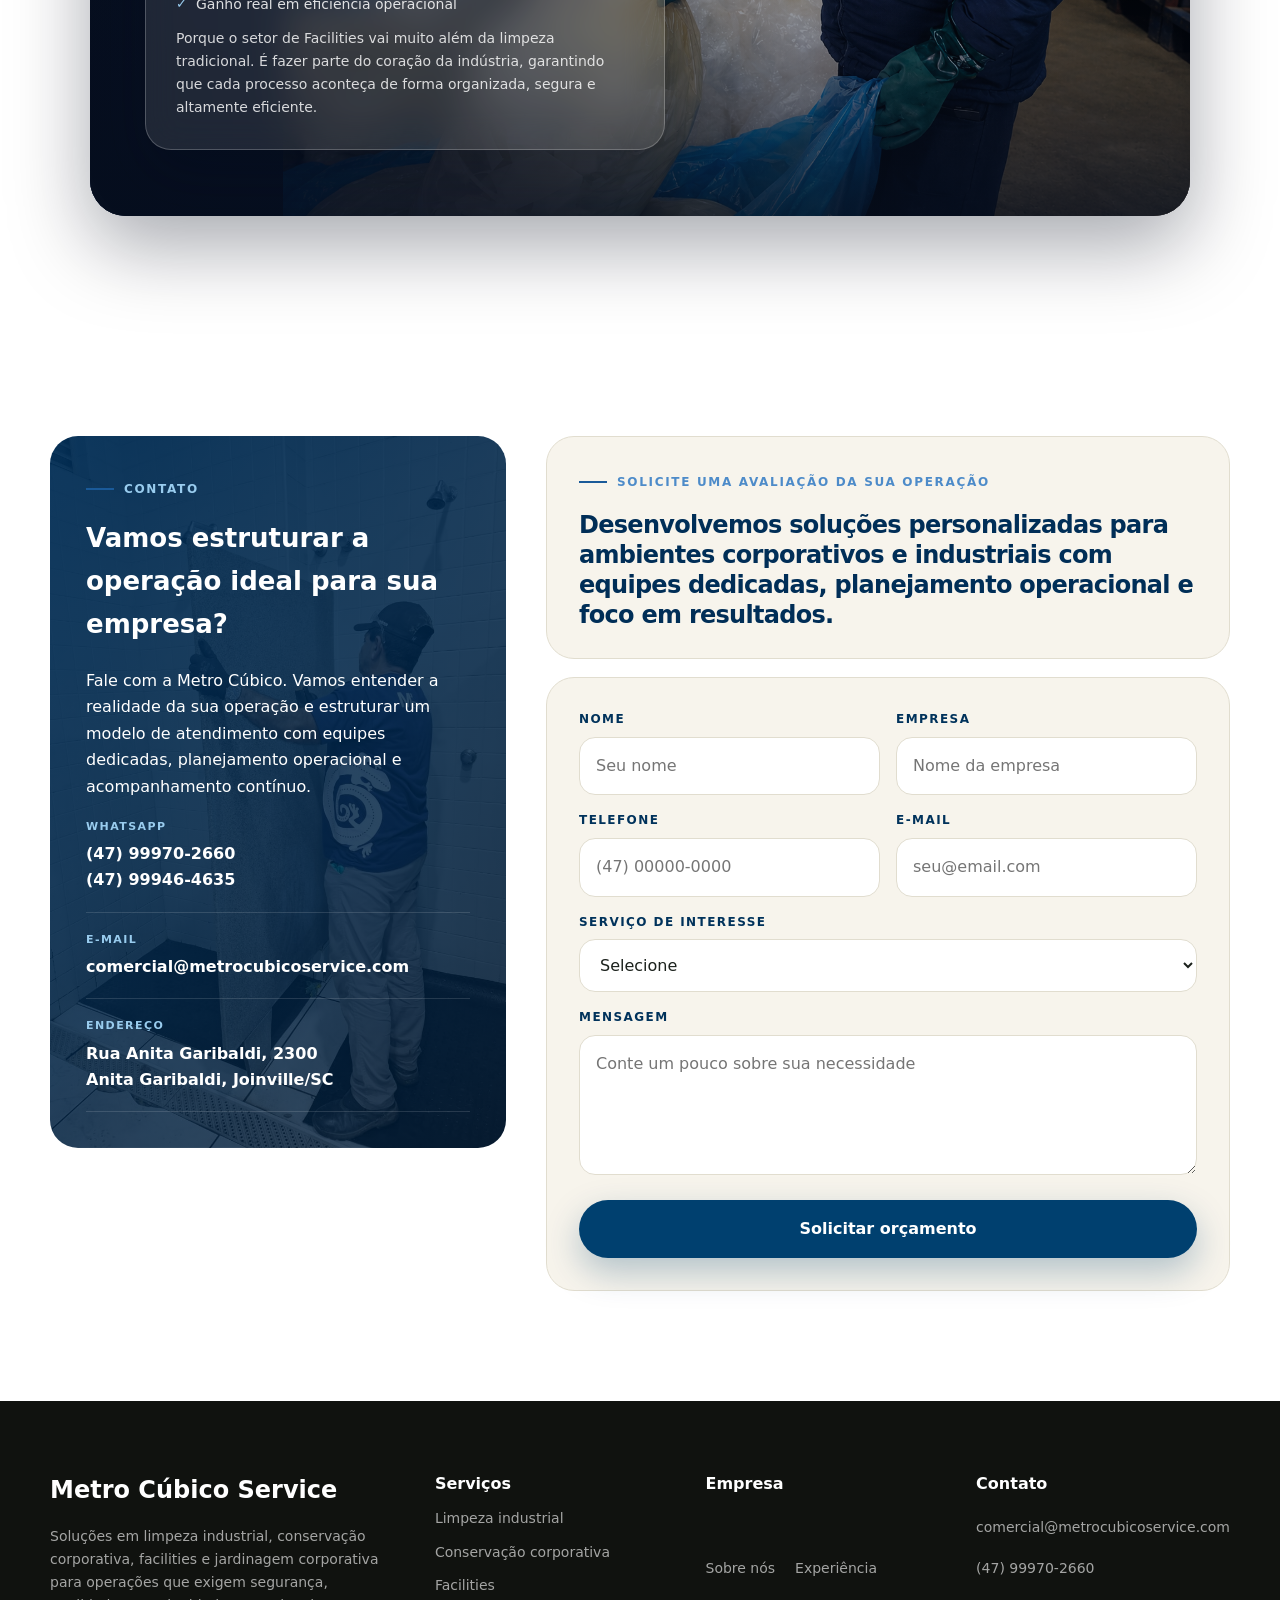
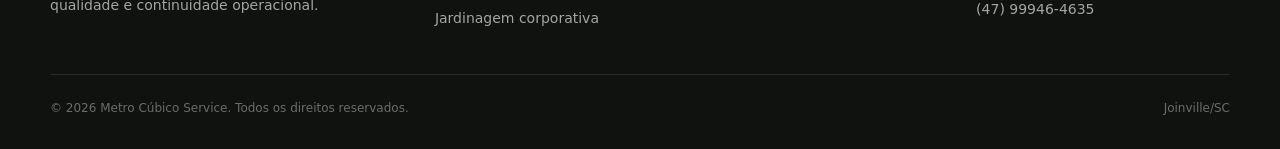
==== commit ba6a3bc1: "Clareia fundo do header e junta links Sobre nos/Experiencia no rodape" ====
--- a/index.html
+++ b/index.html
@@ -338,8 +338,10 @@
             </div>
             <div class="footer-col">
                 <h4>Empresa</h4>
-                <a href="#sobre">Sobre nós</a>
-                <a href="#experiencia">Experiência</a>
+                <div class="footer-col-row">
+                    <a href="#sobre">Sobre nós</a>
+                    <a href="#experiencia">Experiência</a>
+                </div>
             </div>
             <div class="footer-col">
                 <h4>Contato</h4>
--- a/style.css
+++ b/style.css
@@ -41,7 +41,7 @@
     .btn-outline{border-color:rgba(255,255,255,.38);color:white;background:rgba(255,255,255,.08);backdrop-filter:blur(10px)}
     .btn-outline:hover{background:rgba(255,255,255,.18)}
 
-    header{position:fixed;top:0;left:0;right:0;z-index:1000;padding:22px 0;background:rgba(255, 255, 255, 0.363);backdrop-filter:blur(24px);-webkit-backdrop-filter:blur(24px);transition:all .4s cubic-bezier(0.16, 1, 0.3, 1)}
+    header{position:fixed;top:0;left:0;right:0;z-index:1000;padding:22px 0;background:rgba(255, 255, 255, 0.62);backdrop-filter:blur(24px);-webkit-backdrop-filter:blur(24px);transition:all .4s cubic-bezier(0.16, 1, 0.3, 1)}
     header.scrolled{padding:12px 0;background:rgba(255,255,255,.62);box-shadow:0 10px 40px rgba(0,0,0,.06);border-bottom:1px solid rgba(0,0,0,.03)}
     .nav{display:flex;align-items:center;justify-content:space-between;gap:28px}
     .brand{display:flex;align-items:center;gap:12px;font-weight:900;color:var(--blue-900);transition:transform .3s ease}
@@ -169,7 +169,7 @@
     .contact{background:white}.contact-grid{display:grid;grid-template-columns:.8fr 1.2fr;gap:40px;align-items:start}.contact-info{background:var(--blue-900);color:white;border-radius:var(--radius);padding:36px;position:sticky;top:100px}.contact-info .eyebrow,.dark .eyebrow,.quality .eyebrow{color:#99ccee}.contact-info h3{font-size:26px;margin-bottom:22px}.contact-line{padding:18px 0;border-bottom:1px solid rgba(255,255,255,.13)}.contact-line span{display:block;color:#99ccee;text-transform:uppercase;letter-spacing:.13em;font-size:11px;font-weight:900;margin-bottom:5px}.contact-line a,.contact-line p{color:white;font-weight:700}.form-wrap{display:grid;gap:18px}.form-intro{background:var(--cream);border:1px solid var(--line);border-radius:var(--radius);padding:28px 32px}.form-intro h3{font-size:24px;line-height:1.25;color:var(--blue-900);letter-spacing:-.03em}.form{display:grid;gap:16px;background:var(--cream);border:1px solid var(--line);border-radius:var(--radius);padding:32px}.form-row{display:grid;grid-template-columns:1fr 1fr;gap:16px}.field label{display:block;font-size:12px;text-transform:uppercase;letter-spacing:.12em;font-weight:900;color:var(--blue-800);margin-bottom:7px}.field input,.field select,.field textarea{width:100%;border:1px solid var(--line);border-radius:16px;padding:15px 16px;background:white;color:var(--text);outline:none}.field textarea{min-height:140px;resize:vertical}.field input:focus,.field select:focus,.field textarea:focus{border-color:var(--blue-500);box-shadow:0 0 0 4px rgba(26,90,153,.12)}
     .curriculo-sidebar{position:sticky;top:100px}.curriculo-back{margin-top:24px}.curriculo-back-btn{width:100%;padding:18px;font-size:16px;background:var(--cream-2);color:var(--blue-900);border:1px solid var(--line)}
 
-    footer{background:var(--black);color:rgba(255,255,255,.72);padding:70px 0 30px}.footer-grid{display:grid;grid-template-columns:1.5fr 1fr 1fr 1fr;gap:42px;padding-bottom:44px;border-bottom:1px solid rgba(255,255,255,.1)}footer h3,footer h4{color:white}footer h3{font-size:24px;margin-bottom:14px}footer p,footer a{font-size:14px;color:rgba(255,255,255,.62)}footer a:hover{color:#99ccee}.footer-col{display:grid;gap:10px}.footer-bottom{display:flex;justify-content:space-between;gap:20px;flex-wrap:wrap;padding-top:24px;color:rgba(255,255,255,.38);font-size:12px}
+    footer{background:var(--black);color:rgba(255,255,255,.72);padding:70px 0 30px}.footer-grid{display:grid;grid-template-columns:1.5fr 1fr 1fr 1fr;gap:42px;padding-bottom:44px;border-bottom:1px solid rgba(255,255,255,.1)}footer h3,footer h4{color:white}footer h3{font-size:24px;margin-bottom:14px}footer p,footer a{font-size:14px;color:rgba(255,255,255,.62)}footer a:hover{color:#99ccee}.footer-col{display:grid;gap:10px}.footer-col-row{display:flex;gap:20px;flex-wrap:wrap}.footer-bottom{display:flex;justify-content:space-between;gap:20px;flex-wrap:wrap;padding-top:24px;color:rgba(255,255,255,.38);font-size:12px}
 
     .mobile-menu{position:fixed;inset:0;background:var(--blue-950);z-index:1500;display:grid;place-items:center;transform:translateY(-100%);transition:.35s ease}.mobile-menu.open{transform:translateY(0)}.mobile-menu nav{display:grid;gap:26px;text-align:center}.mobile-menu a{color:white;font-size:26px;font-weight:900}.close-menu{position:absolute;right:24px;top:22px;background:white;color:var(--blue-900);border:0;border-radius:50%;width:48px;height:48px;font-size:26px;cursor:pointer}
 
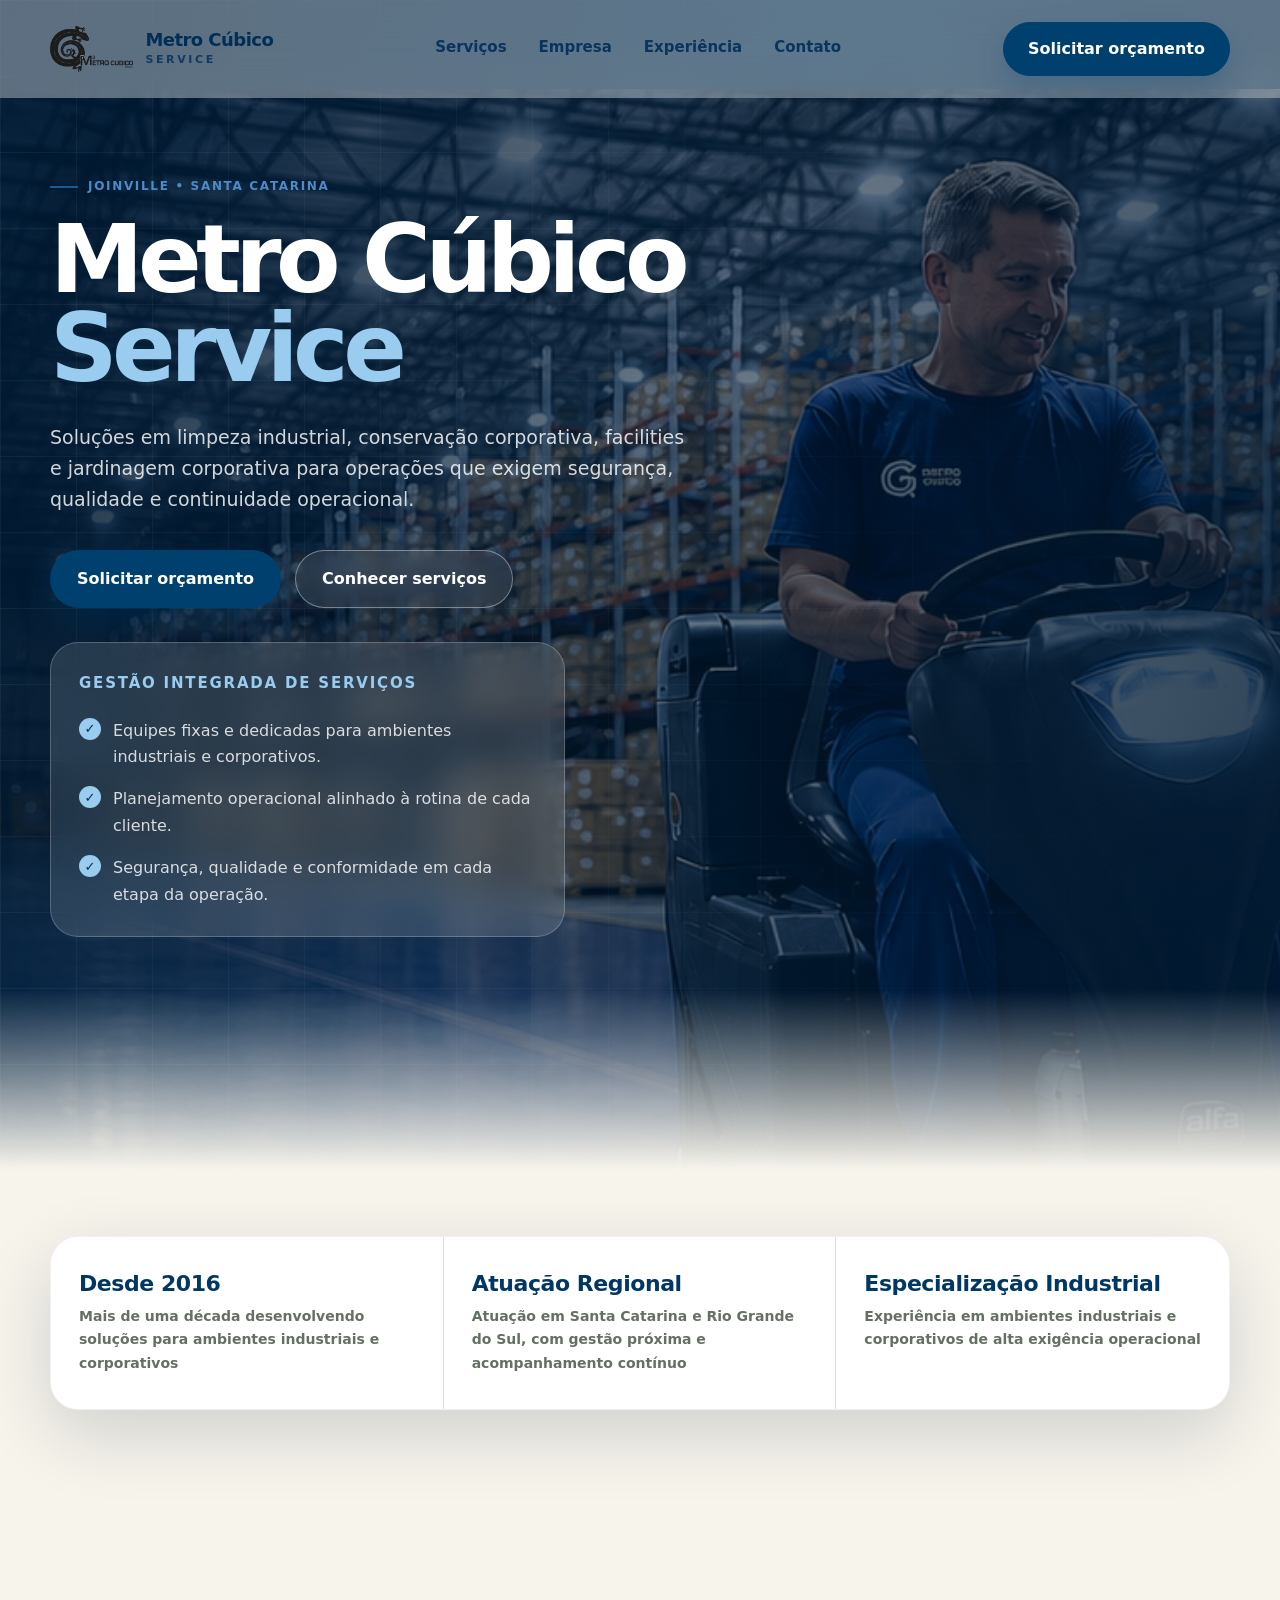
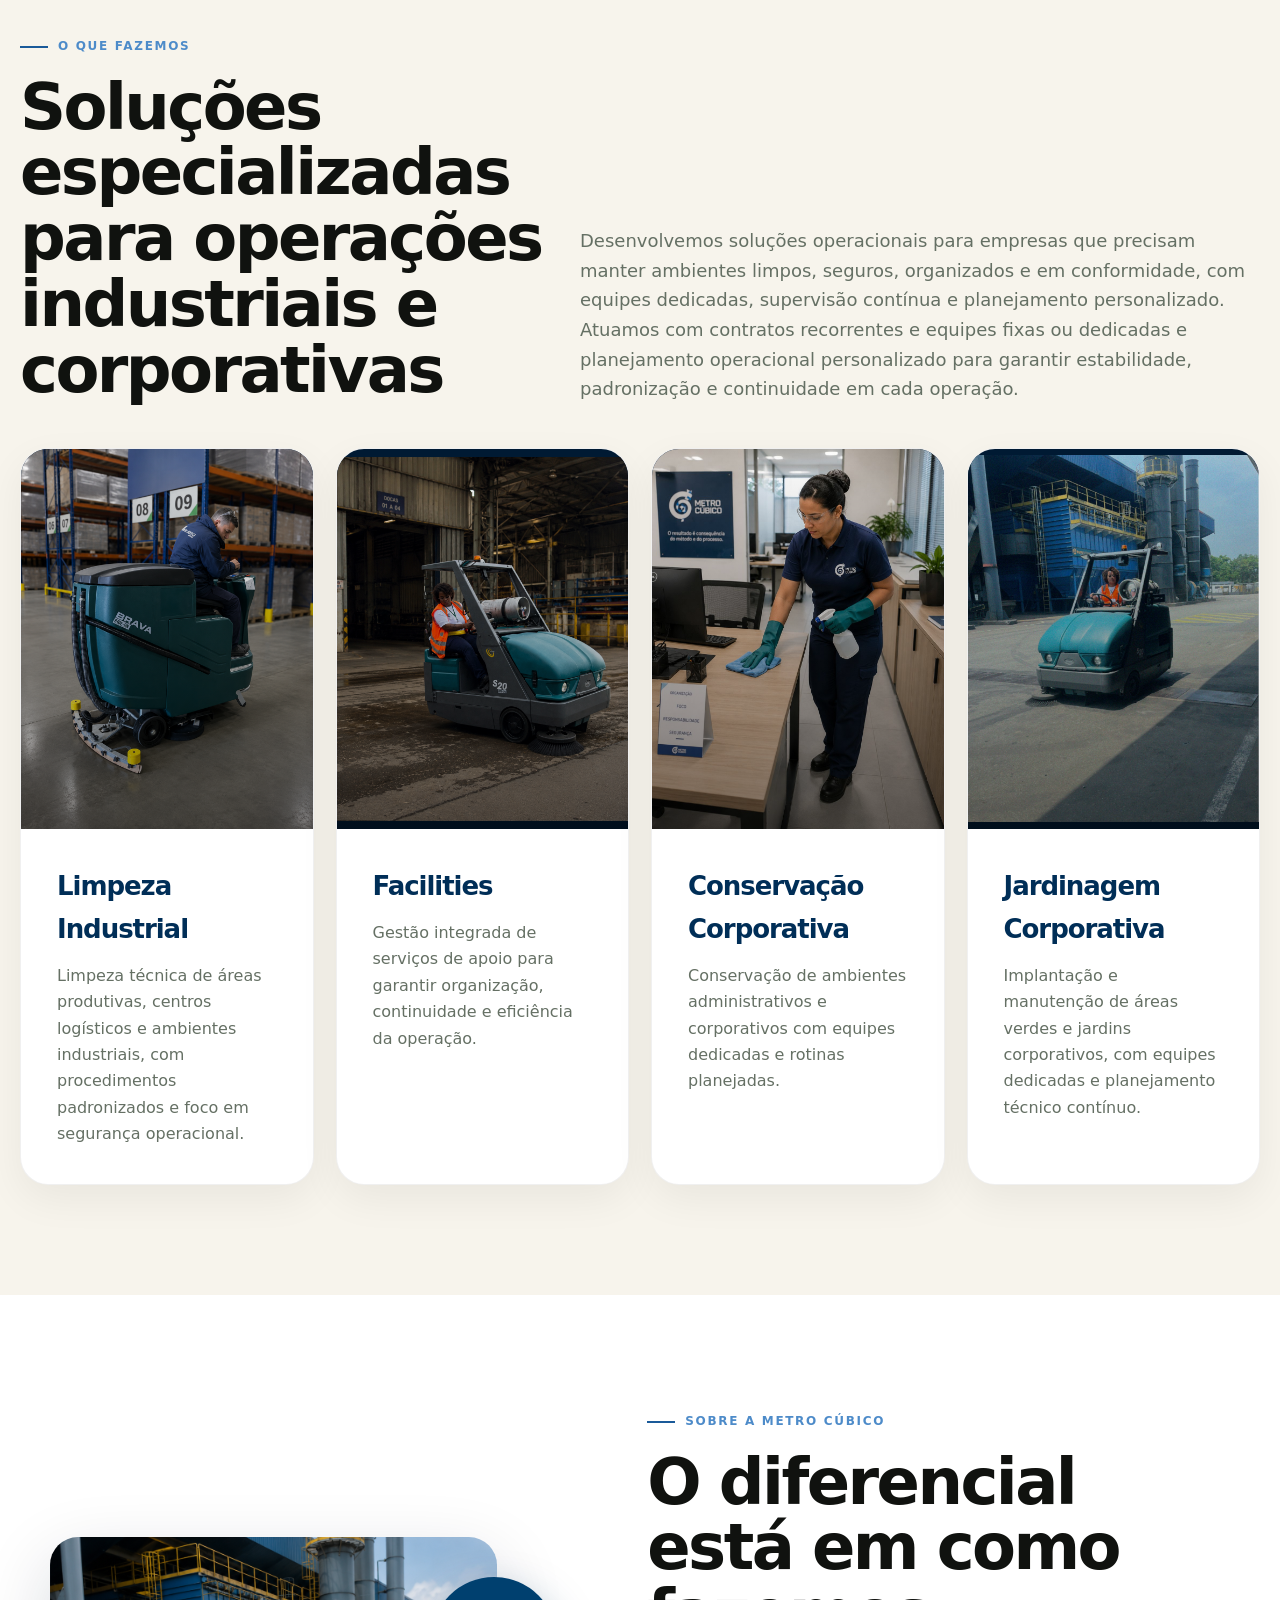
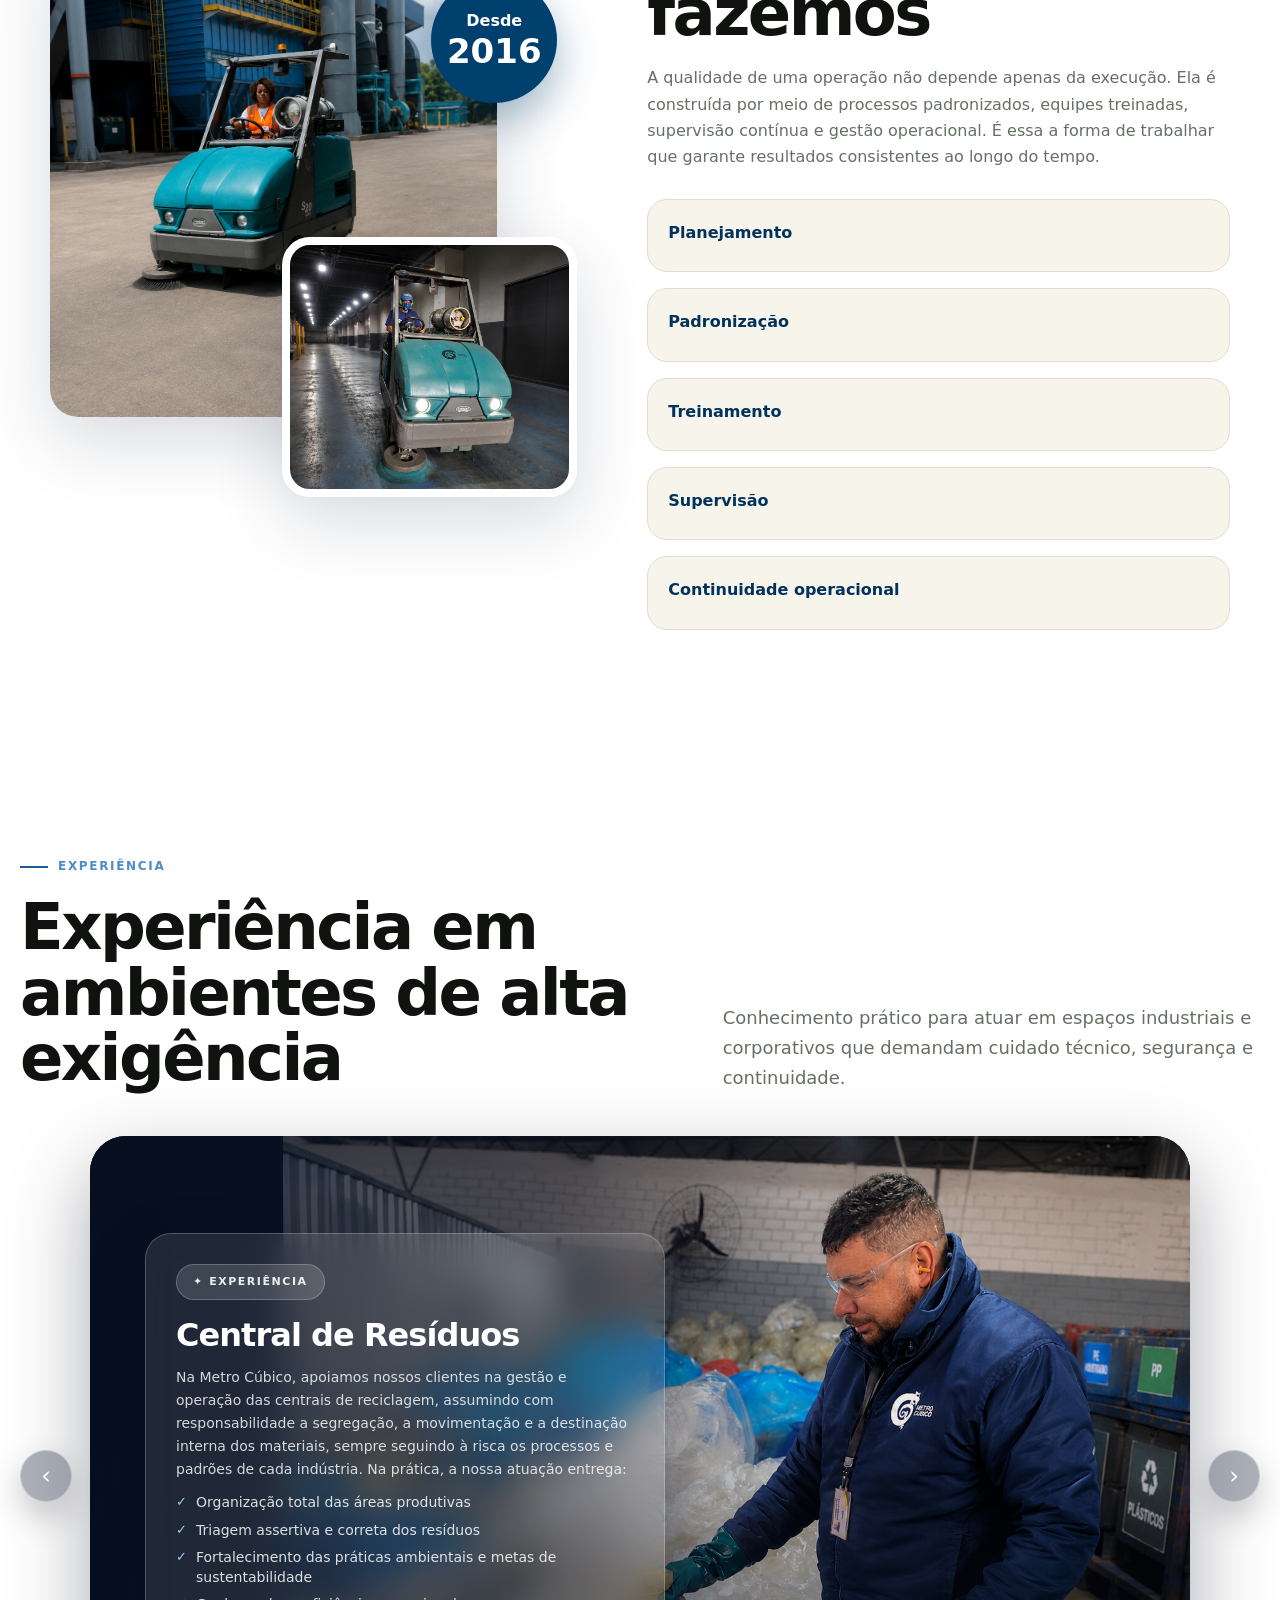
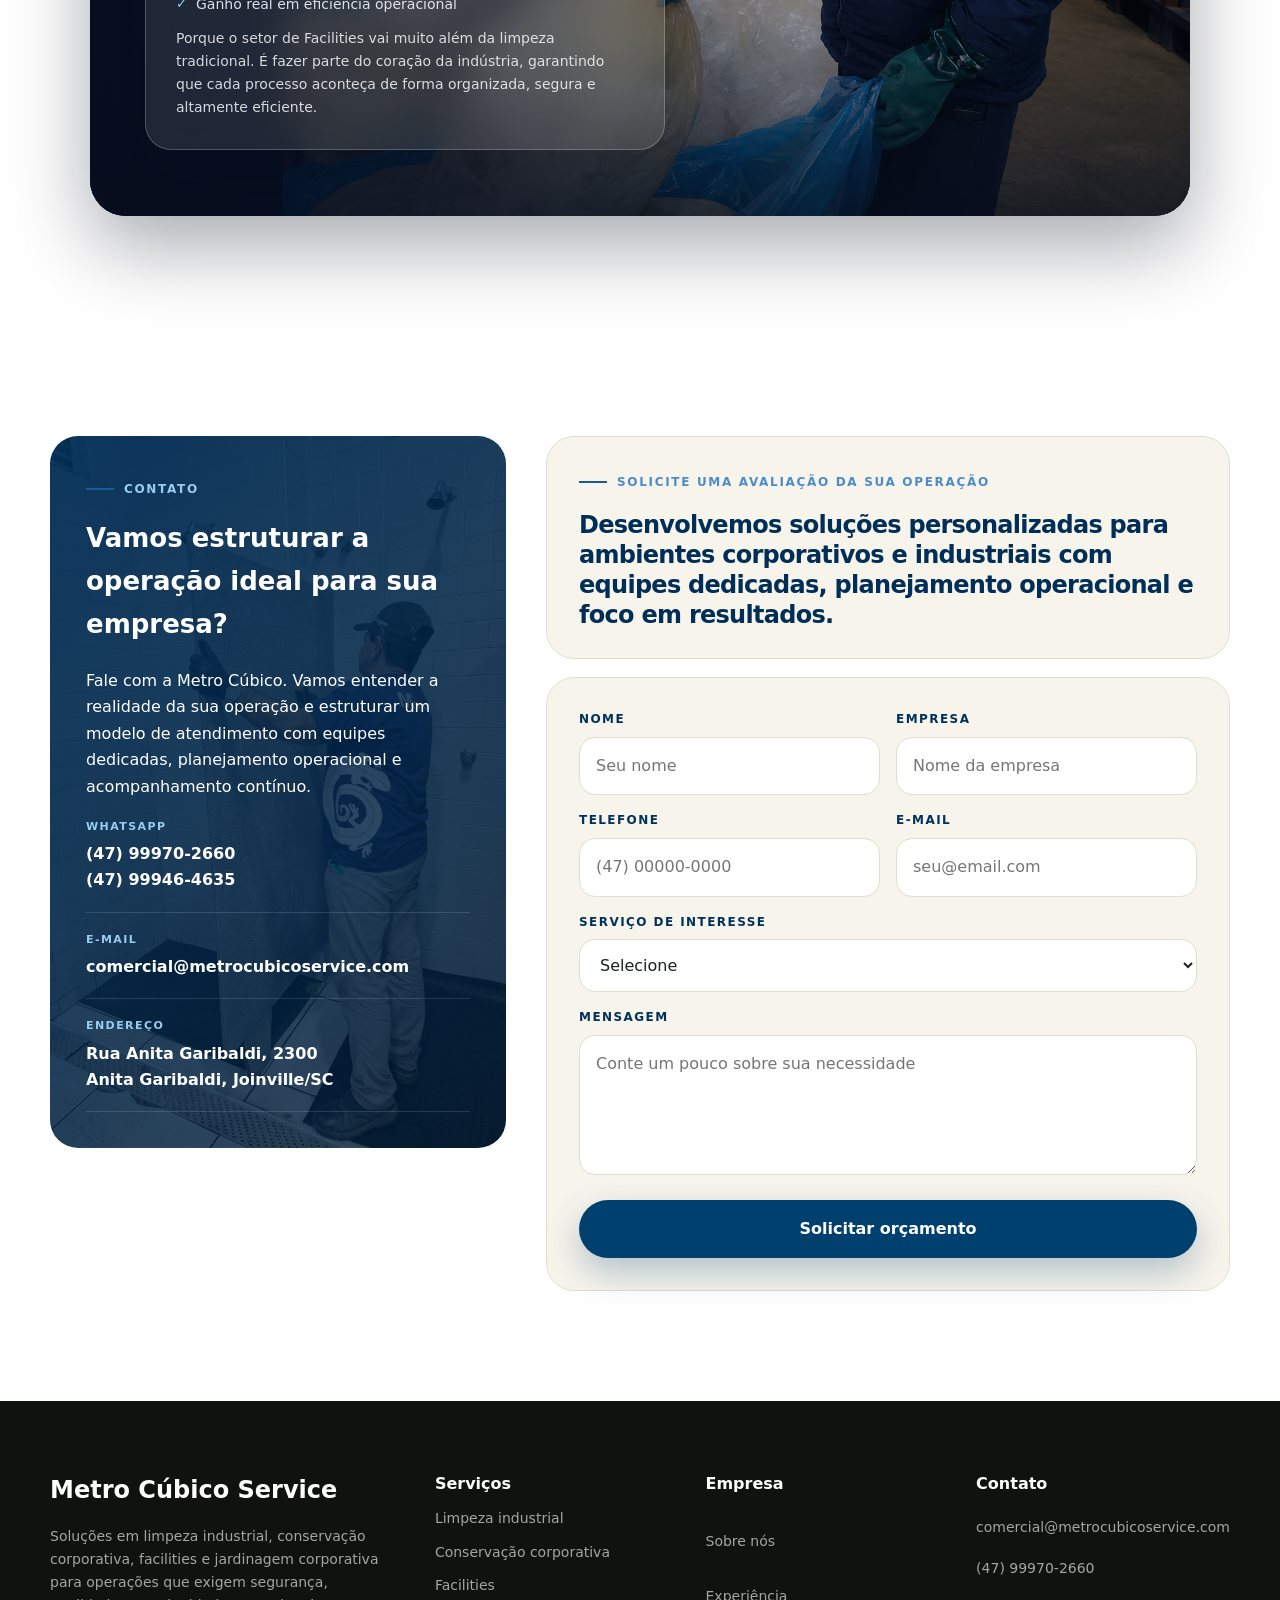
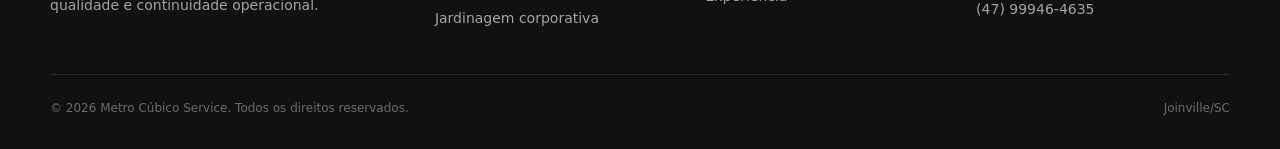
==== commit 9f7de22e: "Revert "Clareia fundo do header e junta links Sobre nos/Experiencia no rodape" This reverts commit b" ====
--- a/index.html
+++ b/index.html
@@ -338,10 +338,8 @@
             </div>
             <div class="footer-col">
                 <h4>Empresa</h4>
-                <div class="footer-col-row">
-                    <a href="#sobre">Sobre nós</a>
-                    <a href="#experiencia">Experiência</a>
-                </div>
+                <a href="#sobre">Sobre nós</a>
+                <a href="#experiencia">Experiência</a>
             </div>
             <div class="footer-col">
                 <h4>Contato</h4>
--- a/style.css
+++ b/style.css
@@ -41,7 +41,7 @@
     .btn-outline{border-color:rgba(255,255,255,.38);color:white;background:rgba(255,255,255,.08);backdrop-filter:blur(10px)}
     .btn-outline:hover{background:rgba(255,255,255,.18)}
 
-    header{position:fixed;top:0;left:0;right:0;z-index:1000;padding:22px 0;background:rgba(255, 255, 255, 0.62);backdrop-filter:blur(24px);-webkit-backdrop-filter:blur(24px);transition:all .4s cubic-bezier(0.16, 1, 0.3, 1)}
+    header{position:fixed;top:0;left:0;right:0;z-index:1000;padding:22px 0;background:rgba(255, 255, 255, 0.363);backdrop-filter:blur(24px);-webkit-backdrop-filter:blur(24px);transition:all .4s cubic-bezier(0.16, 1, 0.3, 1)}
     header.scrolled{padding:12px 0;background:rgba(255,255,255,.62);box-shadow:0 10px 40px rgba(0,0,0,.06);border-bottom:1px solid rgba(0,0,0,.03)}
     .nav{display:flex;align-items:center;justify-content:space-between;gap:28px}
     .brand{display:flex;align-items:center;gap:12px;font-weight:900;color:var(--blue-900);transition:transform .3s ease}
@@ -169,7 +169,7 @@
     .contact{background:white}.contact-grid{display:grid;grid-template-columns:.8fr 1.2fr;gap:40px;align-items:start}.contact-info{background:var(--blue-900);color:white;border-radius:var(--radius);padding:36px;position:sticky;top:100px}.contact-info .eyebrow,.dark .eyebrow,.quality .eyebrow{color:#99ccee}.contact-info h3{font-size:26px;margin-bottom:22px}.contact-line{padding:18px 0;border-bottom:1px solid rgba(255,255,255,.13)}.contact-line span{display:block;color:#99ccee;text-transform:uppercase;letter-spacing:.13em;font-size:11px;font-weight:900;margin-bottom:5px}.contact-line a,.contact-line p{color:white;font-weight:700}.form-wrap{display:grid;gap:18px}.form-intro{background:var(--cream);border:1px solid var(--line);border-radius:var(--radius);padding:28px 32px}.form-intro h3{font-size:24px;line-height:1.25;color:var(--blue-900);letter-spacing:-.03em}.form{display:grid;gap:16px;background:var(--cream);border:1px solid var(--line);border-radius:var(--radius);padding:32px}.form-row{display:grid;grid-template-columns:1fr 1fr;gap:16px}.field label{display:block;font-size:12px;text-transform:uppercase;letter-spacing:.12em;font-weight:900;color:var(--blue-800);margin-bottom:7px}.field input,.field select,.field textarea{width:100%;border:1px solid var(--line);border-radius:16px;padding:15px 16px;background:white;color:var(--text);outline:none}.field textarea{min-height:140px;resize:vertical}.field input:focus,.field select:focus,.field textarea:focus{border-color:var(--blue-500);box-shadow:0 0 0 4px rgba(26,90,153,.12)}
     .curriculo-sidebar{position:sticky;top:100px}.curriculo-back{margin-top:24px}.curriculo-back-btn{width:100%;padding:18px;font-size:16px;background:var(--cream-2);color:var(--blue-900);border:1px solid var(--line)}
 
-    footer{background:var(--black);color:rgba(255,255,255,.72);padding:70px 0 30px}.footer-grid{display:grid;grid-template-columns:1.5fr 1fr 1fr 1fr;gap:42px;padding-bottom:44px;border-bottom:1px solid rgba(255,255,255,.1)}footer h3,footer h4{color:white}footer h3{font-size:24px;margin-bottom:14px}footer p,footer a{font-size:14px;color:rgba(255,255,255,.62)}footer a:hover{color:#99ccee}.footer-col{display:grid;gap:10px}.footer-col-row{display:flex;gap:20px;flex-wrap:wrap}.footer-bottom{display:flex;justify-content:space-between;gap:20px;flex-wrap:wrap;padding-top:24px;color:rgba(255,255,255,.38);font-size:12px}
+    footer{background:var(--black);color:rgba(255,255,255,.72);padding:70px 0 30px}.footer-grid{display:grid;grid-template-columns:1.5fr 1fr 1fr 1fr;gap:42px;padding-bottom:44px;border-bottom:1px solid rgba(255,255,255,.1)}footer h3,footer h4{color:white}footer h3{font-size:24px;margin-bottom:14px}footer p,footer a{font-size:14px;color:rgba(255,255,255,.62)}footer a:hover{color:#99ccee}.footer-col{display:grid;gap:10px}.footer-bottom{display:flex;justify-content:space-between;gap:20px;flex-wrap:wrap;padding-top:24px;color:rgba(255,255,255,.38);font-size:12px}
 
     .mobile-menu{position:fixed;inset:0;background:var(--blue-950);z-index:1500;display:grid;place-items:center;transform:translateY(-100%);transition:.35s ease}.mobile-menu.open{transform:translateY(0)}.mobile-menu nav{display:grid;gap:26px;text-align:center}.mobile-menu a{color:white;font-size:26px;font-weight:900}.close-menu{position:absolute;right:24px;top:22px;background:white;color:var(--blue-900);border:0;border-radius:50%;width:48px;height:48px;font-size:26px;cursor:pointer}
 
